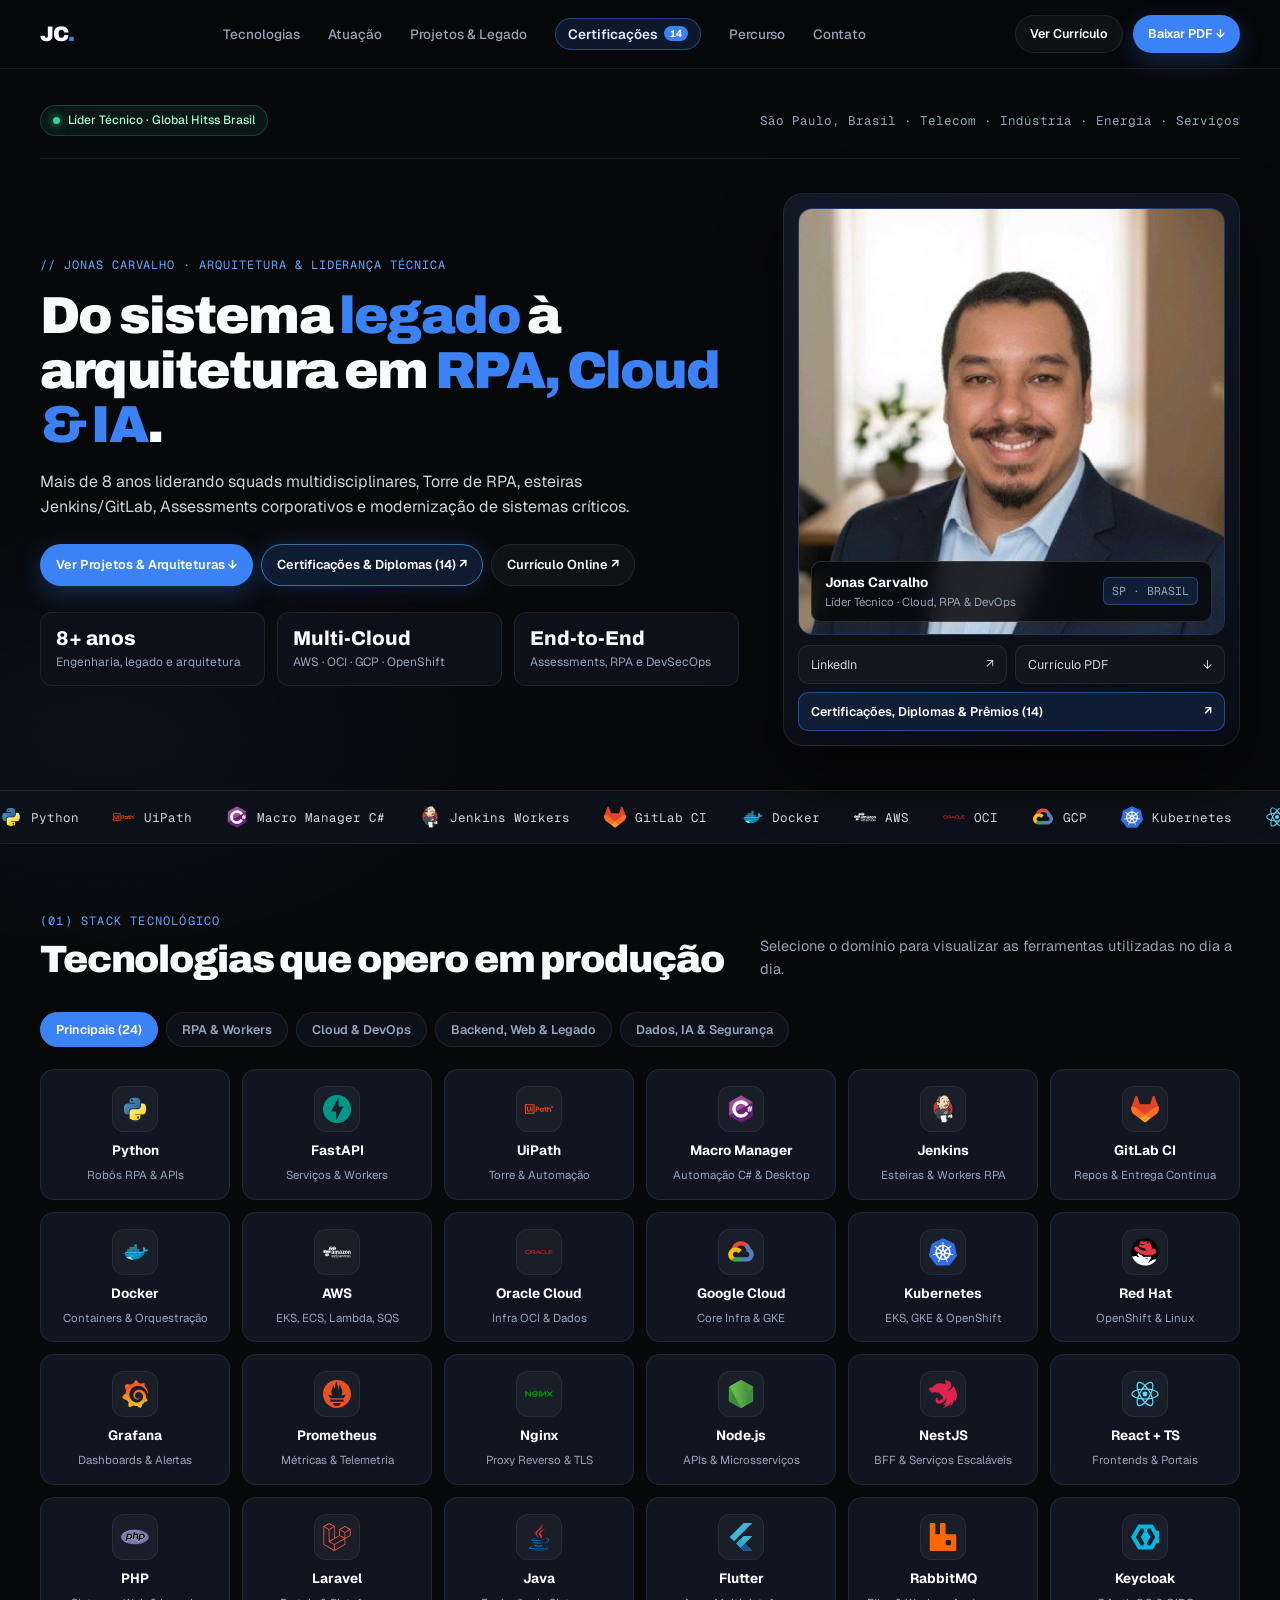
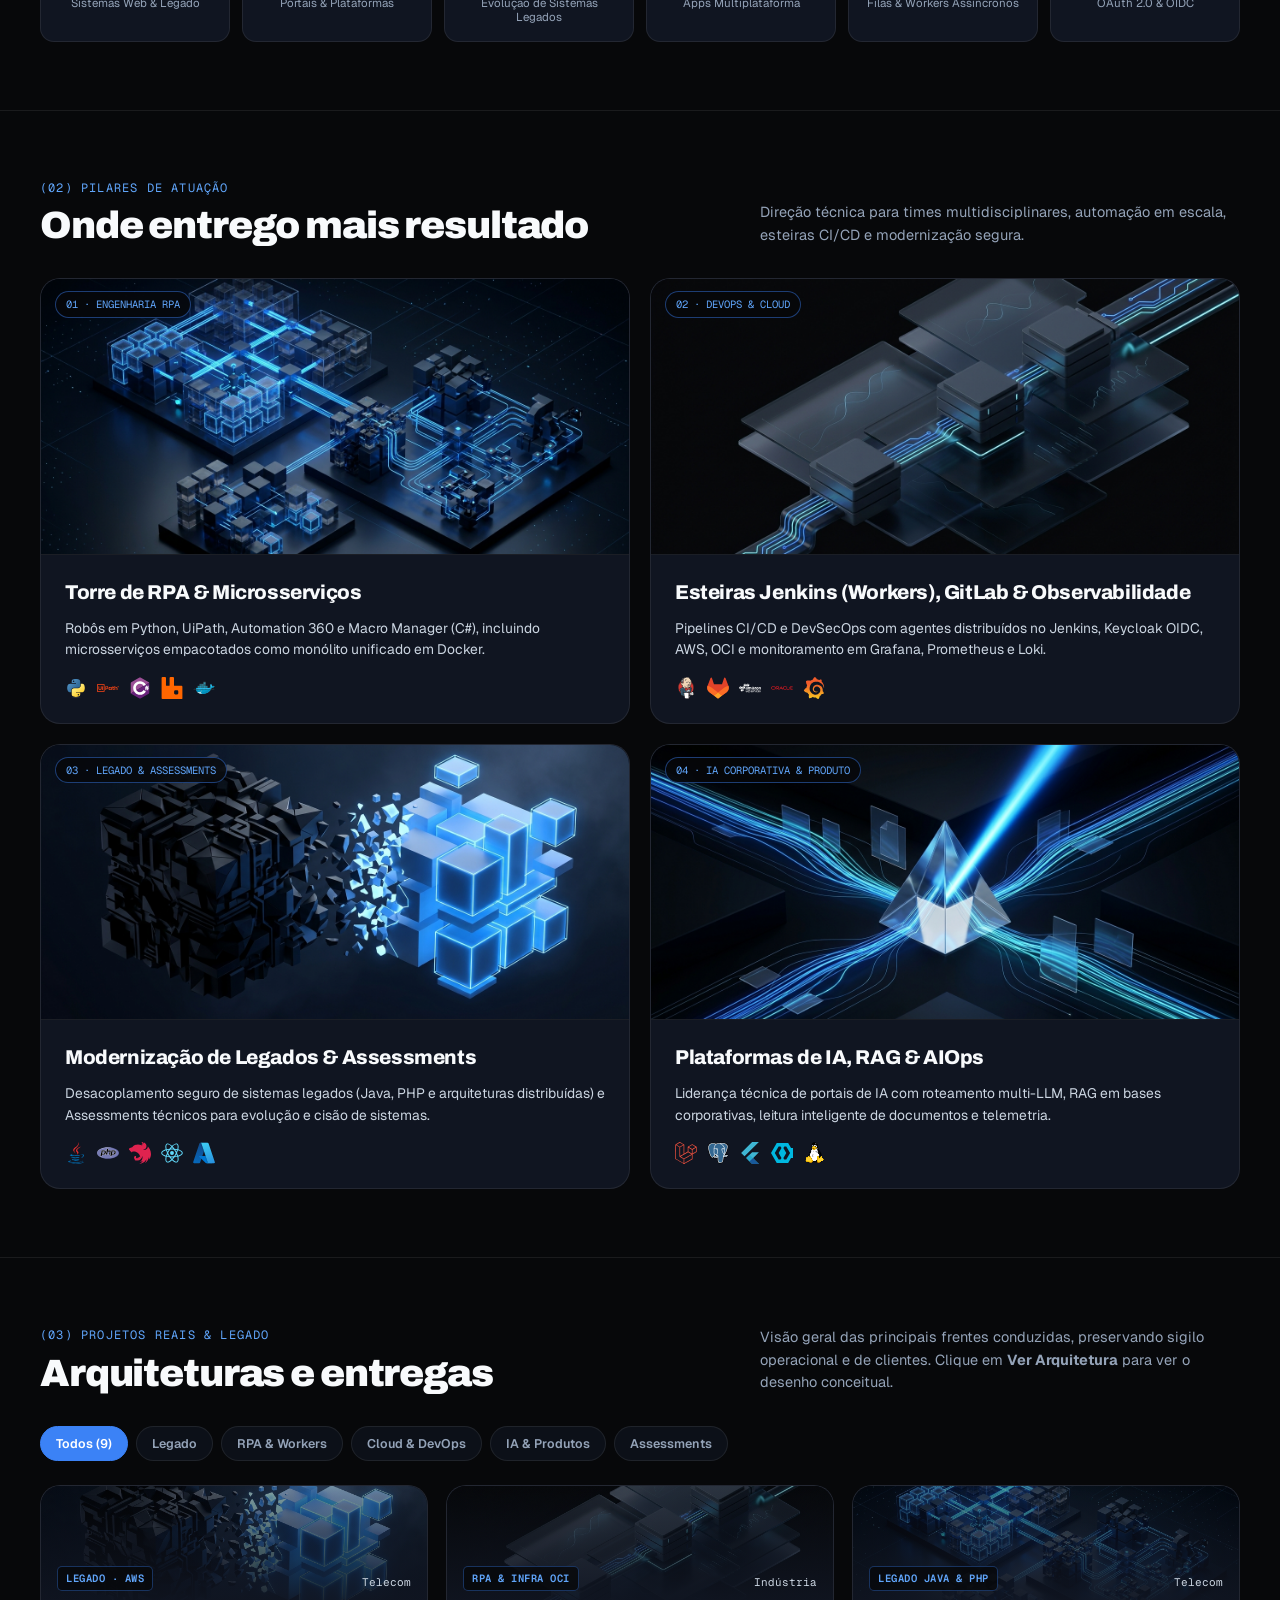
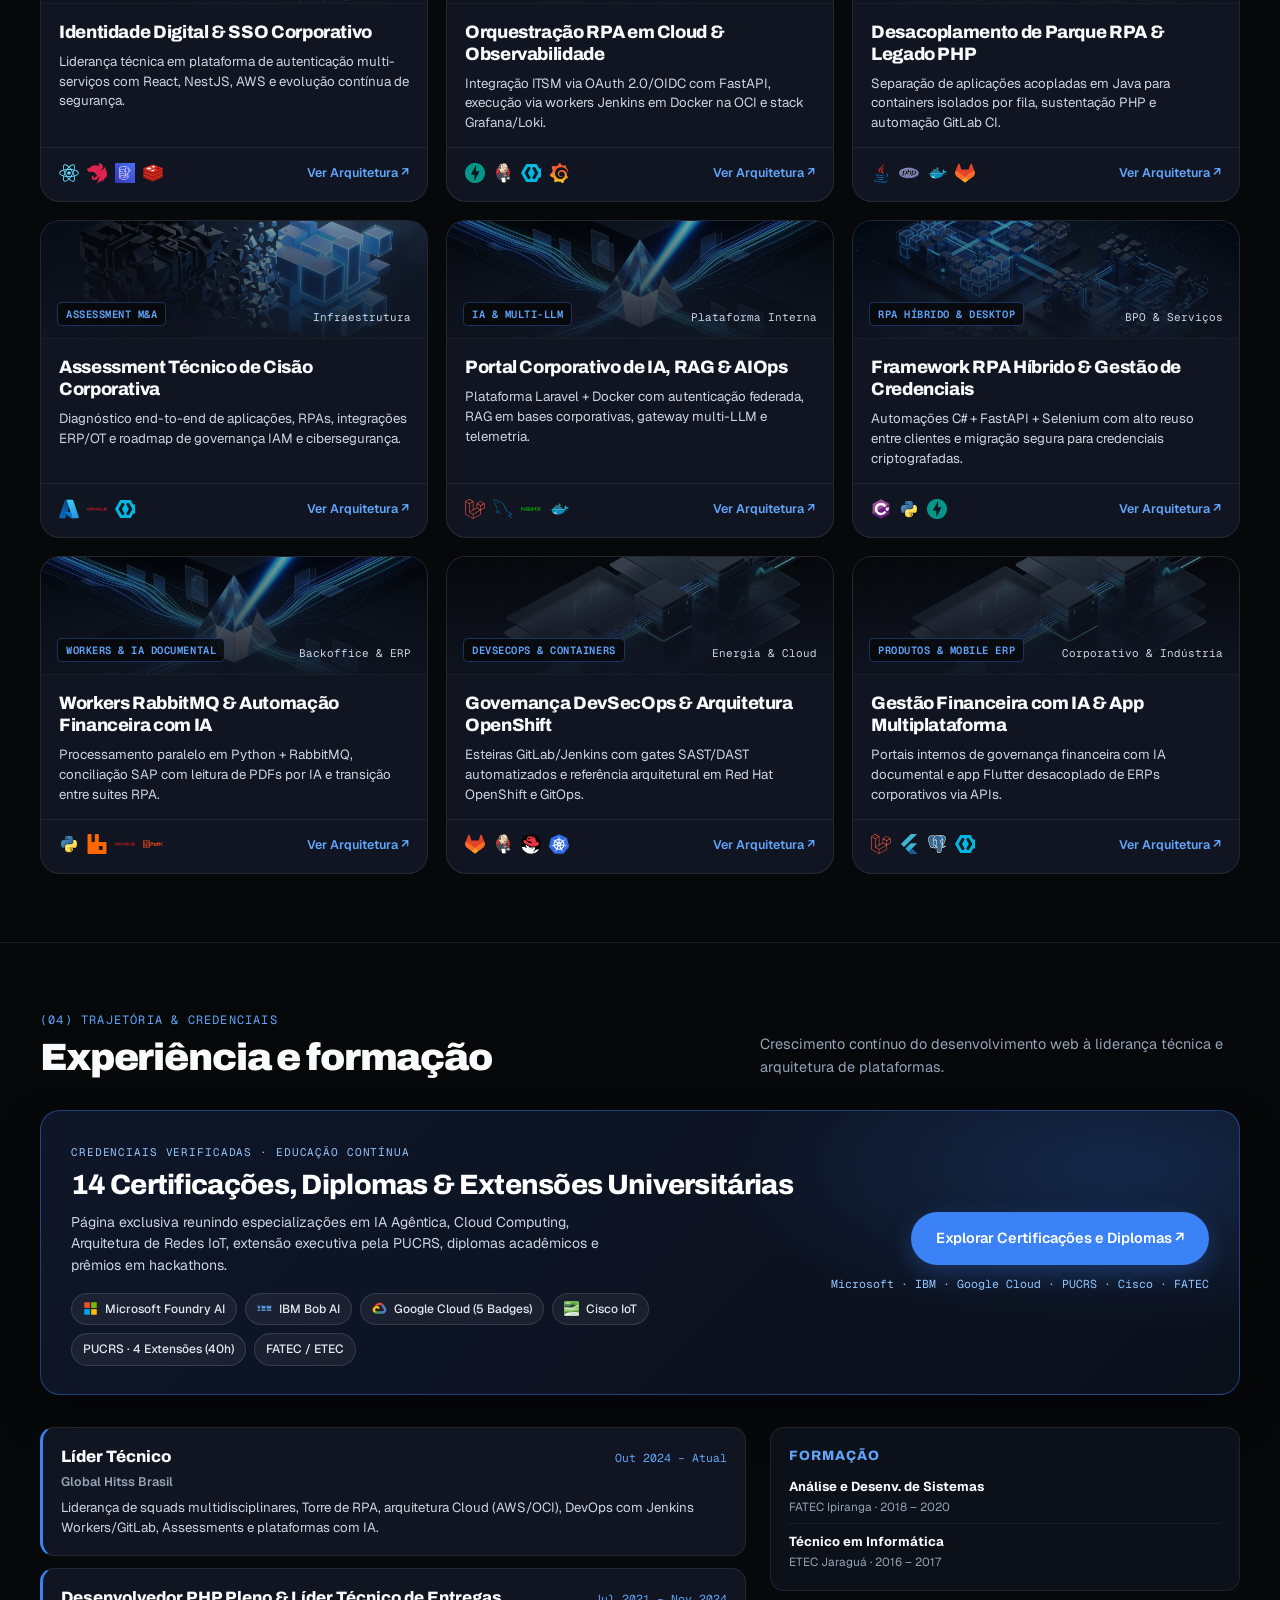
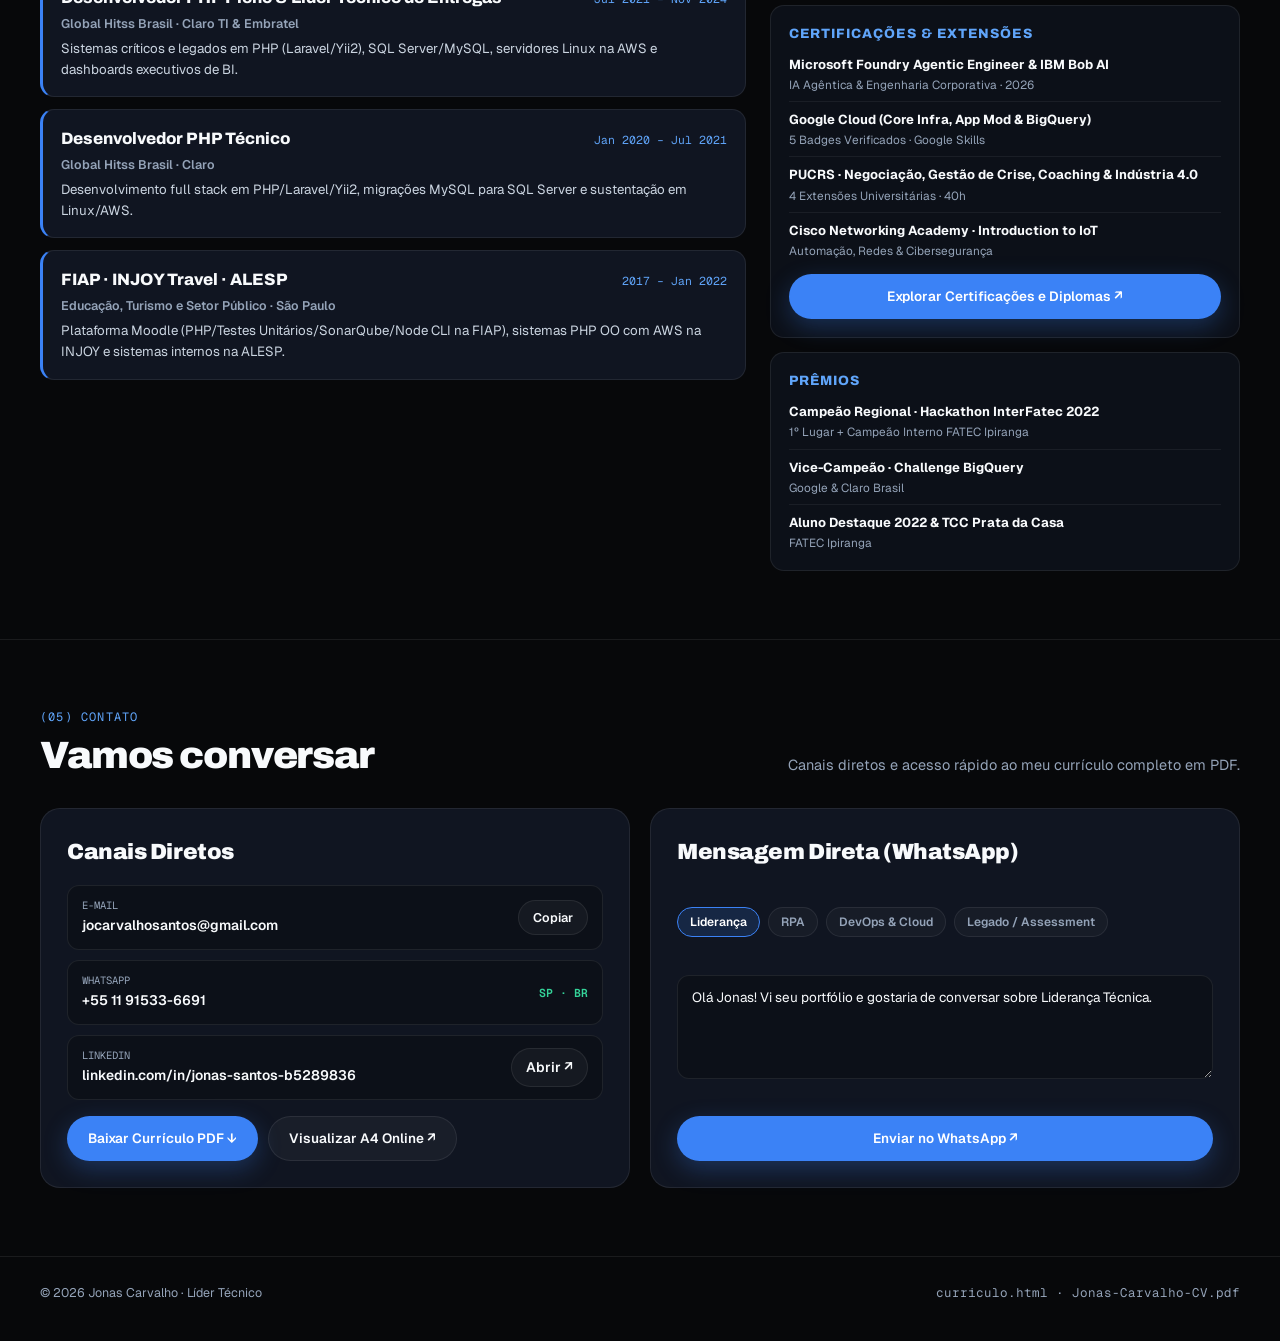
==== index.html @ da30d470 "feat: portfolio, certificacoes, curriculo A4/PDF e container Docker para Coolify" ====
<!DOCTYPE html>
<html lang="pt-BR">
<head>
  <meta charset="UTF-8" />
  <meta name="viewport" content="width=device-width, initial-scale=1.0" />
  <title>Jonas Carvalho — Líder Técnico</title>
  <meta name="description" content="Portfólio de Jonas Carvalho — Líder Técnico em São Paulo. Arquitetura Cloud, RPA, DevOps (Jenkins/GitLab), Modernização de Legado, Assessments e IA." />
  <link rel="icon" type="image/svg+xml" href="data:image/svg+xml,%3Csvg xmlns='http://www.w3.org/2000/svg' viewBox='0 0 64 64'%3E%3Crect width='64' height='64' rx='14' fill='%2307080a'/%3E%3Ctext x='50%25' y='55%25' dominant-baseline='middle' text-anchor='middle' font-family='Arial,sans-serif' font-weight='900' font-size='28' fill='%23ffffff'%3EJC%3Ctspan fill='%233b82f6'%3E.%3C/tspan%3E%3C/text%3E%3C/svg%3E" />
  <link rel="preconnect" href="https://fonts.googleapis.com" />
  <link rel="preconnect" href="https://fonts.gstatic.com" crossorigin />
  <link href="https://fonts.googleapis.com/css2?family=Archivo:wdth,wght@75..125,600..900&family=Geist+Mono:wght@400;500;600&family=Geist:wght@400;500;600;700&display=swap" rel="stylesheet" />
  <link rel="stylesheet" href="styles.css" />
</head>
<body>

  <!-- NAV -->
  <header class="nav" id="top">
    <div class="nav-inner">
      <a href="#top" class="nav-logo" aria-label="Início">JC<span>.</span></a>

      <nav class="nav-links" id="navLinks" aria-label="Navegação principal">
        <a href="#stack">Tecnologias</a>
        <a href="#especialidades">Atuação</a>
        <a href="#casos">Projetos &amp; Legado</a>
        <a href="certificacoes.html" class="nav-cert-link">Certificações <span class="nav-cert-badge">14</span></a>
        <a href="#percurso">Percurso</a>
        <a href="#contato">Contato</a>
      </nav>

      <div class="nav-actions">
        <a href="curriculo.html" class="btn btn-ghost btn-sm">Ver Currículo</a>
        <a href="Jonas-Carvalho-CV.pdf" download class="btn btn-primary btn-sm">Baixar PDF ↓</a>
        <button type="button" class="nav-toggle" id="navToggle" aria-label="Abrir menu" aria-expanded="false">☰</button>
      </div>
    </div>
  </header>

  <!-- HERO -->
  <section class="hero">
    <div class="container">
      <div class="hero-top-bar">
        <span class="status-badge"><i class="status-dot"></i>Líder Técnico · Global Hitss Brasil</span>
        <span class="mono">São Paulo, Brasil · Telecom · Indústria · Energia · Serviços</span>
      </div>

      <div class="hero-grid">
        <div>
          <span class="eyebrow">// Jonas Carvalho · Arquitetura &amp; Liderança Técnica</span>
          <h1 class="hero-title">
            Do sistema <span class="accent">legado</span> à arquitetura em <span class="accent">RPA, Cloud &amp; IA</span>.
          </h1>
          <p class="hero-lede">
            Mais de 8 anos liderando squads multidisciplinares, Torre de RPA, esteiras Jenkins/GitLab, Assessments corporativos e modernização de sistemas críticos.
          </p>

          <div class="hero-ctas">
            <a href="#casos" class="btn btn-primary">Ver Projetos &amp; Arquiteturas ↓</a>
            <a href="certificacoes.html" class="btn btn-cert-hero">Certificações &amp; Diplomas (14) ↗</a>
            <a href="curriculo.html" class="btn btn-ghost">Currículo Online ↗</a>
          </div>

          <div class="hero-highlights">
            <div class="mini-kpi">
              <strong>8+ anos</strong>
              <span>Engenharia, legado e arquitetura</span>
            </div>
            <div class="mini-kpi">
              <strong>Multi-Cloud</strong>
              <span>AWS · OCI · GCP · OpenShift</span>
            </div>
            <div class="mini-kpi">
              <strong>End-to-End</strong>
              <span>Assessments, RPA e DevSecOps</span>
            </div>
          </div>
        </div>

        <aside class="hero-profile-card">
          <div class="hero-photo-wrap">
            <img src="assets/jonas-photo.jpg" alt="Foto profissional de Jonas Carvalho" />
            <div class="photo-badge">
              <div>
                <strong>Jonas Carvalho</strong>
                <span>Líder Técnico · Cloud, RPA &amp; DevOps</span>
              </div>
              <span class="badge-tag">SP · BRASIL</span>
            </div>
          </div>
          <div class="profile-quick-links">
            <a href="https://www.linkedin.com/in/jonas-santos-b5289836/" target="_blank" rel="noopener" class="quick-chip">
              <span>LinkedIn</span><span>↗</span>
            </a>
            <a href="Jonas-Carvalho-CV.pdf" download class="quick-chip">
              <span>Currículo PDF</span><span>↓</span>
            </a>
            <a href="certificacoes.html" class="quick-chip quick-chip-featured">
              <span>Certificações, Diplomas &amp; Prêmios (14)</span><span>↗</span>
            </a>
          </div>
        </aside>
      </div>
    </div>
  </section>

  <!-- LOGO MARQUEE STRIP -->
  <div class="logo-marquee" aria-label="Principais tecnologias">
    <div class="logo-marquee-track">
      <span class="mq-brand"><img src="assets/logos/python.svg" alt="Python" />Python</span>
      <span class="mq-brand"><img src="assets/logos/uipath.svg" alt="UiPath" />UiPath</span>
      <span class="mq-brand"><img src="assets/logos/csharp.svg" alt="C#" />Macro Manager C#</span>
      <span class="mq-brand"><img src="assets/logos/jenkins.svg" alt="Jenkins" />Jenkins Workers</span>
      <span class="mq-brand"><img src="assets/logos/gitlab.svg" alt="GitLab" />GitLab CI</span>
      <span class="mq-brand"><img src="assets/logos/docker.svg" alt="Docker" />Docker</span>
      <span class="mq-brand"><img class="logo-invert" src="assets/logos/aws.svg" alt="AWS" />AWS</span>
      <span class="mq-brand"><img src="assets/logos/oracle.svg" alt="Oracle Cloud" />OCI</span>
      <span class="mq-brand"><img src="assets/logos/googlecloud.svg" alt="Google Cloud" />GCP</span>
      <span class="mq-brand"><img src="assets/logos/kubernetes.svg" alt="Kubernetes" />Kubernetes</span>
      <span class="mq-brand"><img src="assets/logos/react.svg" alt="React" />React</span>
      <span class="mq-brand"><img src="assets/logos/nestjs.svg" alt="NestJS" />NestJS</span>
      <span class="mq-brand"><img src="assets/logos/php.svg" alt="PHP" />PHP</span>
      <span class="mq-brand"><img src="assets/logos/laravel.svg" alt="Laravel" />Laravel</span>
      <span class="mq-brand"><img src="assets/logos/java.svg" alt="Java" />Java</span>
      <span class="mq-brand"><img src="assets/logos/grafana.svg" alt="Grafana" />Grafana</span>
      <span class="mq-brand"><img src="assets/logos/keycloak.svg" alt="Keycloak" />Keycloak</span>
      <span class="mq-brand"><img src="assets/logos/rabbitmq.svg" alt="RabbitMQ" />RabbitMQ</span>

      <span class="mq-brand"><img src="assets/logos/python.svg" alt="" />Python</span>
      <span class="mq-brand"><img src="assets/logos/uipath.svg" alt="" />UiPath</span>
      <span class="mq-brand"><img src="assets/logos/csharp.svg" alt="" />Macro Manager C#</span>
      <span class="mq-brand"><img src="assets/logos/jenkins.svg" alt="" />Jenkins Workers</span>
      <span class="mq-brand"><img src="assets/logos/gitlab.svg" alt="" />GitLab CI</span>
      <span class="mq-brand"><img src="assets/logos/docker.svg" alt="" />Docker</span>
      <span class="mq-brand"><img class="logo-invert" src="assets/logos/aws.svg" alt="" />AWS</span>
      <span class="mq-brand"><img src="assets/logos/oracle.svg" alt="" />OCI</span>
      <span class="mq-brand"><img src="assets/logos/googlecloud.svg" alt="" />GCP</span>
      <span class="mq-brand"><img src="assets/logos/kubernetes.svg" alt="" />Kubernetes</span>
      <span class="mq-brand"><img src="assets/logos/react.svg" alt="" />React</span>
      <span class="mq-brand"><img src="assets/logos/nestjs.svg" alt="" />NestJS</span>
      <span class="mq-brand"><img src="assets/logos/php.svg" alt="" />PHP</span>
      <span class="mq-brand"><img src="assets/logos/laravel.svg" alt="" />Laravel</span>
      <span class="mq-brand"><img src="assets/logos/java.svg" alt="" />Java</span>
      <span class="mq-brand"><img src="assets/logos/grafana.svg" alt="" />Grafana</span>
      <span class="mq-brand"><img src="assets/logos/keycloak.svg" alt="" />Keycloak</span>
      <span class="mq-brand"><img src="assets/logos/rabbitmq.svg" alt="" />RabbitMQ</span>
    </div>
  </div>

  <!-- 01. MURAL VISUAL DE TECNOLOGIAS -->
  <section class="section" id="stack">
    <div class="container">
      <div class="section-header">
        <div>
          <span class="section-kicker">(01) Stack Tecnológico</span>
          <h2 class="section-title">Tecnologias que opero em produção</h2>
        </div>
        <p class="section-sub">
          Selecione o domínio para visualizar as ferramentas utilizadas no dia a dia.
        </p>
      </div>

      <div class="tab-bar" role="tablist" aria-label="Filtrar tecnologias">
        <button type="button" class="tab-btn active" role="tab" aria-selected="true" data-tab="all">Principais (24)</button>
        <button type="button" class="tab-btn" role="tab" aria-selected="false" data-tab="rpa">RPA &amp; Workers</button>
        <button type="button" class="tab-btn" role="tab" aria-selected="false" data-tab="devops">Cloud &amp; DevOps</button>
        <button type="button" class="tab-btn" role="tab" aria-selected="false" data-tab="backend">Backend, Web &amp; Legado</button>
        <button type="button" class="tab-btn" role="tab" aria-selected="false" data-tab="dados">Dados, IA &amp; Segurança</button>
      </div>

      <div class="logo-grid" id="logoGrid">
        <div class="logo-tile" data-cats="rpa dados"><div class="logo-icon-wrap"><img src="assets/logos/python.svg" alt="Python" /></div><strong>Python</strong><span>Robôs RPA &amp; APIs</span></div>
        <div class="logo-tile" data-cats="rpa"><div class="logo-icon-wrap"><img src="assets/logos/fastapi.svg" alt="FastAPI" /></div><strong>FastAPI</strong><span>Serviços &amp; Workers</span></div>
        <div class="logo-tile" data-cats="rpa"><div class="logo-icon-wrap"><img src="assets/logos/uipath.svg" alt="UiPath" /></div><strong>UiPath</strong><span>Torre &amp; Automação</span></div>
        <div class="logo-tile" data-cats="rpa"><div class="logo-icon-wrap"><img src="assets/logos/csharp.svg" alt="Macro Manager C#" /></div><strong>Macro Manager</strong><span>Automação C# &amp; Desktop</span></div>
        <div class="logo-tile" data-cats="rpa devops"><div class="logo-icon-wrap"><img src="assets/logos/jenkins.svg" alt="Jenkins" /></div><strong>Jenkins</strong><span>Esteiras &amp; Workers RPA</span></div>
        <div class="logo-tile" data-cats="devops"><div class="logo-icon-wrap"><img src="assets/logos/gitlab.svg" alt="GitLab" /></div><strong>GitLab CI</strong><span>Repos &amp; Entrega Contínua</span></div>
        <div class="logo-tile" data-cats="devops rpa"><div class="logo-icon-wrap"><img src="assets/logos/docker.svg" alt="Docker" /></div><strong>Docker</strong><span>Containers &amp; Orquestração</span></div>
        <div class="logo-tile" data-cats="devops"><div class="logo-icon-wrap"><img class="logo-invert" src="assets/logos/aws.svg" alt="AWS" /></div><strong>AWS</strong><span>EKS, ECS, Lambda, SQS</span></div>
        <div class="logo-tile" data-cats="devops"><div class="logo-icon-wrap"><img src="assets/logos/oracle.svg" alt="Oracle Cloud" /></div><strong>Oracle Cloud</strong><span>Infra OCI &amp; Dados</span></div>
        <div class="logo-tile" data-cats="devops"><div class="logo-icon-wrap"><img src="assets/logos/googlecloud.svg" alt="GCP" /></div><strong>Google Cloud</strong><span>Core Infra &amp; GKE</span></div>
        <div class="logo-tile" data-cats="devops"><div class="logo-icon-wrap"><img src="assets/logos/kubernetes.svg" alt="Kubernetes" /></div><strong>Kubernetes</strong><span>EKS, GKE &amp; OpenShift</span></div>
        <div class="logo-tile" data-cats="devops"><div class="logo-icon-wrap"><img src="assets/logos/redhat.svg" alt="Red Hat OpenShift" /></div><strong>Red Hat</strong><span>OpenShift &amp; Linux</span></div>
        <div class="logo-tile" data-cats="devops"><div class="logo-icon-wrap"><img src="assets/logos/grafana.svg" alt="Grafana" /></div><strong>Grafana</strong><span>Dashboards &amp; Alertas</span></div>
        <div class="logo-tile" data-cats="devops"><div class="logo-icon-wrap"><img src="assets/logos/prometheus.svg" alt="Prometheus" /></div><strong>Prometheus</strong><span>Métricas &amp; Telemetria</span></div>
        <div class="logo-tile" data-cats="devops"><div class="logo-icon-wrap"><img src="assets/logos/nginx.svg" alt="Nginx" /></div><strong>Nginx</strong><span>Proxy Reverso &amp; TLS</span></div>
        <div class="logo-tile" data-cats="backend"><div class="logo-icon-wrap"><img src="assets/logos/nodejs.svg" alt="Node.js" /></div><strong>Node.js</strong><span>APIs &amp; Microsserviços</span></div>
        <div class="logo-tile" data-cats="backend"><div class="logo-icon-wrap"><img src="assets/logos/nestjs.svg" alt="NestJS" /></div><strong>NestJS</strong><span>BFF &amp; Serviços Escaláveis</span></div>
        <div class="logo-tile" data-cats="backend"><div class="logo-icon-wrap"><img src="assets/logos/react.svg" alt="React" /></div><strong>React + TS</strong><span>Frontends &amp; Portais</span></div>
        <div class="logo-tile" data-cats="backend dados"><div class="logo-icon-wrap"><img src="assets/logos/php.svg" alt="PHP" /></div><strong>PHP</strong><span>Sistemas Web &amp; Legado</span></div>
        <div class="logo-tile" data-cats="backend dados"><div class="logo-icon-wrap"><img src="assets/logos/laravel.svg" alt="Laravel" /></div><strong>Laravel</strong><span>Portais &amp; Plataformas</span></div>
        <div class="logo-tile" data-cats="backend"><div class="logo-icon-wrap"><img src="assets/logos/java.svg" alt="Java" /></div><strong>Java</strong><span>Evolução de Sistemas Legados</span></div>
        <div class="logo-tile" data-cats="backend"><div class="logo-icon-wrap"><img src="assets/logos/flutter.svg" alt="Flutter" /></div><strong>Flutter</strong><span>Apps Multiplataforma</span></div>
        <div class="logo-tile" data-cats="dados rpa"><div class="logo-icon-wrap"><img src="assets/logos/rabbitmq.svg" alt="RabbitMQ" /></div><strong>RabbitMQ</strong><span>Filas &amp; Workers Assíncronos</span></div>
        <div class="logo-tile" data-cats="dados"><div class="logo-icon-wrap"><img src="assets/logos/keycloak.svg" alt="Keycloak" /></div><strong>Keycloak</strong><span>OAuth 2.0 &amp; OIDC</span></div>
      </div>
    </div>
  </section>

  <!-- 02. PILARES VISUAIS -->
  <section class="section" id="especialidades">
    <div class="container">
      <div class="section-header">
        <div>
          <span class="section-kicker">(02) Pilares de Atuação</span>
          <h2 class="section-title">Onde entrego mais resultado</h2>
        </div>
        <p class="section-sub">
          Direção técnica para times multidisciplinares, automação em escala, esteiras CI/CD e modernização segura.
        </p>
      </div>

      <div class="pillars-grid">
        <article class="pillar-card">
          <div class="pillar-media">
            <img src="assets/case-rpa.jpg" alt="Ilustração abstrata de automação RPA distribuída" />
            <span class="pillar-tag">01 · ENGENHARIA RPA</span>
          </div>
          <div class="pillar-body">
            <h3>Torre de RPA &amp; Microsserviços</h3>
            <p>Robôs em Python, UiPath, Automation 360 e Macro Manager (C#), incluindo microsserviços empacotados como monólito unificado em Docker.</p>
            <div class="pillar-logos">
              <img src="assets/logos/python.svg" alt="Python" title="Python" />
              <img src="assets/logos/uipath.svg" alt="UiPath" title="UiPath" />
              <img src="assets/logos/csharp.svg" alt="C#" title="C#" />
              <img src="assets/logos/rabbitmq.svg" alt="RabbitMQ" title="RabbitMQ" />
              <img src="assets/logos/docker.svg" alt="Docker" title="Docker" />
            </div>
          </div>
        </article>

        <article class="pillar-card">
          <div class="pillar-media">
            <img src="assets/case-cloud.jpg" alt="Ilustração abstrata de Cloud, DevOps e Observabilidade" />
            <span class="pillar-tag">02 · DEVOPS &amp; CLOUD</span>
          </div>
          <div class="pillar-body">
            <h3>Esteiras Jenkins (Workers), GitLab &amp; Observabilidade</h3>
            <p>Pipelines CI/CD e DevSecOps com agentes distribuídos no Jenkins, Keycloak OIDC, AWS, OCI e monitoramento em Grafana, Prometheus e Loki.</p>
            <div class="pillar-logos">
              <img src="assets/logos/jenkins.svg" alt="Jenkins" title="Jenkins" />
              <img src="assets/logos/gitlab.svg" alt="GitLab" title="GitLab CI" />
              <img class="logo-invert" src="assets/logos/aws.svg" alt="AWS" title="AWS" />
              <img src="assets/logos/oracle.svg" alt="OCI" title="Oracle Cloud" />
              <img src="assets/logos/grafana.svg" alt="Grafana" title="Grafana" />
            </div>
          </div>
        </article>

        <article class="pillar-card">
          <div class="pillar-media">
            <img src="assets/case-legacy.jpg" alt="Ilustração arquitetural de modernização de legado" />
            <span class="pillar-tag">03 · LEGADO &amp; ASSESSMENTS</span>
          </div>
          <div class="pillar-body">
            <h3>Modernização de Legados &amp; Assessments</h3>
            <p>Desacoplamento seguro de sistemas legados (Java, PHP e arquiteturas distribuídas) e Assessments técnicos para evolução e cisão de sistemas.</p>
            <div class="pillar-logos">
              <img src="assets/logos/java.svg" alt="Java" title="Java" />
              <img src="assets/logos/php.svg" alt="PHP" title="PHP" />
              <img src="assets/logos/nestjs.svg" alt="NestJS" title="NestJS" />
              <img src="assets/logos/react.svg" alt="React" title="React" />
              <img src="assets/logos/azure.svg" alt="Azure" title="Azure" />
            </div>
          </div>
        </article>

        <article class="pillar-card">
          <div class="pillar-media">
            <img src="assets/case-ai.jpg" alt="Ilustração de IA Corporativa e Roteamento de Dados" />
            <span class="pillar-tag">04 · IA CORPORATIVA &amp; PRODUTO</span>
          </div>
          <div class="pillar-body">
            <h3>Plataformas de IA, RAG &amp; AIOps</h3>
            <p>Liderança técnica de portais de IA com roteamento multi-LLM, RAG em bases corporativas, leitura inteligente de documentos e telemetria.</p>
            <div class="pillar-logos">
              <img src="assets/logos/laravel.svg" alt="Laravel" title="Laravel" />
              <img src="assets/logos/postgresql.svg" alt="PostgreSQL" title="PostgreSQL" />
              <img src="assets/logos/flutter.svg" alt="Flutter" title="Flutter" />
              <img src="assets/logos/keycloak.svg" alt="Keycloak" title="Keycloak" />
              <img src="assets/logos/linux.svg" alt="Linux" title="Linux" />
            </div>
          </div>
        </article>
      </div>
    </div>
  </section>

  <!-- 03. PORTFÓLIO DE PROJETOS -->
  <section class="section" id="casos">
    <div class="container">
      <div class="section-header">
        <div>
          <span class="section-kicker">(03) Projetos Reais &amp; Legado</span>
          <h2 class="section-title">Arquiteturas e entregas</h2>
        </div>
        <p class="section-sub">
          Visão geral das principais frentes conduzidas, preservando sigilo operacional e de clientes. Clique em <strong>Ver Arquitetura</strong> para ver o desenho conceitual.
        </p>
      </div>

      <div class="filter-bar" role="group" aria-label="Filtrar projetos">
        <button type="button" class="filter-btn active" data-filter="all">Todos (9)</button>
        <button type="button" class="filter-btn" data-filter="legado">Legado</button>
        <button type="button" class="filter-btn" data-filter="rpa">RPA &amp; Workers</button>
        <button type="button" class="filter-btn" data-filter="devops">Cloud &amp; DevOps</button>
        <button type="button" class="filter-btn" data-filter="ia">IA &amp; Produtos</button>
        <button type="button" class="filter-btn" data-filter="assessment">Assessments</button>
      </div>

      <div class="cases-grid" id="casesGrid">
        <!-- 1. IDENTIDADE DIGITAL SSO -->
        <article class="case-card" data-cats="legado devops">
          <div class="case-banner">
            <img src="assets/case-legacy.jpg" alt="Identidade Digital SSO" />
            <div class="case-banner-overlay">
              <span class="case-domain">Legado · AWS</span>
              <span class="case-client-top">Telecom</span>
            </div>
          </div>
          <div class="case-content">
            <h3 class="case-title">Identidade Digital &amp; SSO Corporativo</h3>
            <p class="case-desc">Liderança técnica em plataforma de autenticação multi-serviços com React, NestJS, AWS e evolução contínua de segurança.</p>
          </div>
          <div class="case-footer">
            <div class="case-stack-logos">
              <img src="assets/logos/react.svg" alt="React" title="React" />
              <img src="assets/logos/nestjs.svg" alt="NestJS" title="NestJS" />
              <img src="assets/logos/dynamodb.svg" alt="NoSQL" title="AWS NoSQL" />
              <img src="assets/logos/redis.svg" alt="Redis" title="Redis" />
            </div>
            <button type="button" class="btn-inspect" data-case="identidade-sso">Ver Arquitetura ↗</button>
          </div>
        </article>

        <!-- 2. RPA OCI -->
        <article class="case-card" data-cats="rpa devops">
          <div class="case-banner">
            <img src="assets/case-cloud.jpg" alt="Orquestração RPA OCI" />
            <div class="case-banner-overlay">
              <span class="case-domain">RPA &amp; Infra OCI</span>
              <span class="case-client-top">Indústria</span>
            </div>
          </div>
          <div class="case-content">
            <h3 class="case-title">Orquestração RPA em Cloud &amp; Observabilidade</h3>
            <p class="case-desc">Integração ITSM via OAuth 2.0/OIDC com FastAPI, execução via workers Jenkins em Docker na OCI e stack Grafana/Loki.</p>
          </div>
          <div class="case-footer">
            <div class="case-stack-logos">
              <img src="assets/logos/fastapi.svg" alt="FastAPI" title="FastAPI" />
              <img src="assets/logos/jenkins.svg" alt="Jenkins" title="Jenkins" />
              <img src="assets/logos/keycloak.svg" alt="Keycloak" title="Keycloak" />
              <img src="assets/logos/grafana.svg" alt="Grafana" title="Grafana" />
            </div>
            <button type="button" class="btn-inspect" data-case="rpa-oci">Ver Arquitetura ↗</button>
          </div>
        </article>

        <!-- 3. LEGADO JAVA & PHP -->
        <article class="case-card" data-cats="legado rpa devops">
          <div class="case-banner">
            <img src="assets/case-rpa.jpg" alt="Modernização de Legado" />
            <div class="case-banner-overlay">
              <span class="case-domain">Legado Java &amp; PHP</span>
              <span class="case-client-top">Telecom</span>
            </div>
          </div>
          <div class="case-content">
            <h3 class="case-title">Desacoplamento de Parque RPA &amp; Legado PHP</h3>
            <p class="case-desc">Separação de aplicações acopladas em Java para containers isolados por fila, sustentação PHP e automação GitLab CI.</p>
          </div>
          <div class="case-footer">
            <div class="case-stack-logos">
              <img src="assets/logos/java.svg" alt="Java" title="Java" />
              <img src="assets/logos/php.svg" alt="PHP" title="PHP" />
              <img src="assets/logos/docker.svg" alt="Docker" title="Docker" />
              <img src="assets/logos/gitlab.svg" alt="GitLab" title="GitLab" />
            </div>
            <button type="button" class="btn-inspect" data-case="legado-containers">Ver Arquitetura ↗</button>
          </div>
        </article>

        <!-- 4. ASSESSMENT M&A -->
        <article class="case-card" data-cats="assessment devops">
          <div class="case-banner">
            <img src="assets/case-legacy.jpg" alt="Assessment Técnico" />
            <div class="case-banner-overlay">
              <span class="case-domain">Assessment M&amp;A</span>
              <span class="case-client-top">Infraestrutura</span>
            </div>
          </div>
          <div class="case-content">
            <h3 class="case-title">Assessment Técnico de Cisão Corporativa</h3>
            <p class="case-desc">Diagnóstico end-to-end de aplicações, RPAs, integrações ERP/OT e roadmap de governança IAM e cibersegurança.</p>
          </div>
          <div class="case-footer">
            <div class="case-stack-logos">
              <img src="assets/logos/azure.svg" alt="Azure" title="Azure" />
              <img src="assets/logos/oracle.svg" alt="ERP" title="ERP / Dados" />
              <img src="assets/logos/keycloak.svg" alt="IAM" title="IAM / NIST" />
            </div>
            <button type="button" class="btn-inspect" data-case="assessment-ma">Ver Arquitetura ↗</button>
          </div>
        </article>

        <!-- 5. IA CORPORATIVA -->
        <article class="case-card" data-cats="ia devops">
          <div class="case-banner">
            <img src="assets/case-ai.jpg" alt="IA Corporativa" />
            <div class="case-banner-overlay">
              <span class="case-domain">IA &amp; Multi-LLM</span>
              <span class="case-client-top">Plataforma Interna</span>
            </div>
          </div>
          <div class="case-content">
            <h3 class="case-title">Portal Corporativo de IA, RAG &amp; AIOps</h3>
            <p class="case-desc">Plataforma Laravel + Docker com autenticação federada, RAG em bases corporativas, gateway multi-LLM e telemetria.</p>
          </div>
          <div class="case-footer">
            <div class="case-stack-logos">
              <img src="assets/logos/laravel.svg" alt="Laravel" title="Laravel" />
              <img src="assets/logos/mysql.svg" alt="MySQL" title="MySQL" />
              <img src="assets/logos/nginx.svg" alt="Nginx" title="Nginx" />
              <img src="assets/logos/docker.svg" alt="Docker" title="Docker" />
            </div>
            <button type="button" class="btn-inspect" data-case="ia-corporativa">Ver Arquitetura ↗</button>
          </div>
        </article>

        <!-- 6. MACRO MANAGER -->
        <article class="case-card" data-cats="rpa legado">
          <div class="case-banner">
            <img src="assets/case-rpa.jpg" alt="Macro Manager" />
            <div class="case-banner-overlay">
              <span class="case-domain">RPA Híbrido &amp; Desktop</span>
              <span class="case-client-top">BPO &amp; Serviços</span>
            </div>
          </div>
          <div class="case-content">
            <h3 class="case-title">Framework RPA Híbrido &amp; Gestão de Credenciais</h3>
            <p class="case-desc">Automações C# + FastAPI + Selenium com alto reuso entre clientes e migração segura para credenciais criptografadas.</p>
          </div>
          <div class="case-footer">
            <div class="case-stack-logos">
              <img src="assets/logos/csharp.svg" alt="C#" title="C#" />
              <img src="assets/logos/python.svg" alt="Python" title="Python" />
              <img src="assets/logos/fastapi.svg" alt="FastAPI" title="FastAPI" />
            </div>
            <button type="button" class="btn-inspect" data-case="macro-manager">Ver Arquitetura ↗</button>
          </div>
        </article>

        <!-- 7. WORKERS & IA DOCUMENTAL -->
        <article class="case-card" data-cats="rpa ia">
          <div class="case-banner">
            <img src="assets/case-ai.jpg" alt="Workers Assíncronos" />
            <div class="case-banner-overlay">
              <span class="case-domain">Workers &amp; IA Documental</span>
              <span class="case-client-top">Backoffice &amp; ERP</span>
            </div>
          </div>
          <div class="case-content">
            <h3 class="case-title">Workers RabbitMQ &amp; Automação Financeira com IA</h3>
            <p class="case-desc">Processamento paralelo em Python + RabbitMQ, conciliação SAP com leitura de PDFs por IA e transição entre suites RPA.</p>
          </div>
          <div class="case-footer">
            <div class="case-stack-logos">
              <img src="assets/logos/python.svg" alt="Python" title="Python" />
              <img src="assets/logos/rabbitmq.svg" alt="RabbitMQ" title="RabbitMQ" />
              <img src="assets/logos/oracle.svg" alt="Oracle" title="Oracle" />
              <img src="assets/logos/uipath.svg" alt="UiPath" title="UiPath" />
            </div>
            <button type="button" class="btn-inspect" data-case="workers-docling">Ver Arquitetura ↗</button>
          </div>
        </article>

        <!-- 8. DEVSECOPS & OPENSHIFT -->
        <article class="case-card" data-cats="devops">
          <div class="case-banner">
            <img src="assets/case-cloud.jpg" alt="DevSecOps" />
            <div class="case-banner-overlay">
              <span class="case-domain">DevSecOps &amp; Containers</span>
              <span class="case-client-top">Energia &amp; Cloud</span>
            </div>
          </div>
          <div class="case-content">
            <h3 class="case-title">Governança DevSecOps &amp; Arquitetura OpenShift</h3>
            <p class="case-desc">Esteiras GitLab/Jenkins com gates SAST/DAST automatizados e referência arquitetural em Red Hat OpenShift e GitOps.</p>
          </div>
          <div class="case-footer">
            <div class="case-stack-logos">
              <img src="assets/logos/gitlab.svg" alt="GitLab" title="GitLab" />
              <img src="assets/logos/jenkins.svg" alt="Jenkins" title="Jenkins" />
              <img src="assets/logos/redhat.svg" alt="Red Hat" title="OpenShift" />
              <img src="assets/logos/kubernetes.svg" alt="Kubernetes" title="Kubernetes" />
            </div>
            <button type="button" class="btn-inspect" data-case="devsecops-openshift">Ver Arquitetura ↗</button>
          </div>
        </article>

        <!-- 9. PRODUTOS & MOBILE ERP -->
        <article class="case-card" data-cats="ia legado">
          <div class="case-banner">
            <img src="assets/case-cloud.jpg" alt="Produtos & Mobile" />
            <div class="case-banner-overlay">
              <span class="case-domain">Produtos &amp; Mobile ERP</span>
              <span class="case-client-top">Corporativo &amp; Indústria</span>
            </div>
          </div>
          <div class="case-content">
            <h3 class="case-title">Gestão Financeira com IA &amp; App Multiplataforma</h3>
            <p class="case-desc">Portais internos de governança financeira com IA documental e app Flutter desacoplado de ERPs corporativos via APIs.</p>
          </div>
          <div class="case-footer">
            <div class="case-stack-logos">
              <img src="assets/logos/laravel.svg" alt="Laravel" title="Laravel" />
              <img src="assets/logos/flutter.svg" alt="Flutter" title="Flutter" />
              <img src="assets/logos/postgresql.svg" alt="PostgreSQL" title="PostgreSQL" />
              <img src="assets/logos/keycloak.svg" alt="Keycloak" title="Keycloak" />
            </div>
            <button type="button" class="btn-inspect" data-case="produtos-mobile">Ver Arquitetura ↗</button>
          </div>
        </article>
      </div>
    </div>
  </section>

  <!-- 04. PERCURSO, FORMAÇÃO & PRÊMIOS -->
  <section class="section" id="percurso">
    <div class="container">
      <div class="section-header">
        <div>
          <span class="section-kicker">(04) Trajetória &amp; Credenciais</span>
          <h2 class="section-title">Experiência e formação</h2>
        </div>
        <p class="section-sub">
          Crescimento contínuo do desenvolvimento web à liderança técnica e arquitetura de plataformas.
        </p>
      </div>

      <div class="cert-spotlight" aria-label="Chamada para página de certificações">
        <div>
          <span class="cert-spotlight-kicker">Credenciais Verificadas · Educação Contínua</span>
          <h3>14 Certificações, Diplomas &amp; Extensões Universitárias</h3>
          <p>
            Página exclusiva reunindo especializações em IA Agêntica, Cloud Computing, Arquitetura de Redes IoT, extensão executiva pela PUCRS, diplomas acadêmicos e prêmios em hackathons.
          </p>
          <div class="cert-spotlight-pills">
            <span class="cert-issuer-tag">
              <svg viewBox="0 0 24 24" aria-hidden="true"><rect x="2" y="2" width="9" height="9" fill="#f25022"/><rect x="13" y="2" width="9" height="9" fill="#7fba00"/><rect x="2" y="13" width="9" height="9" fill="#00a4ef"/><rect x="13" y="13" width="9" height="9" fill="#ffb900"/></svg>
              Microsoft Foundry AI
            </span>
            <span class="cert-issuer-tag">
              <svg viewBox="0 0 32 16" aria-hidden="true"><path fill="#60a5fa" d="M1 2h6v2H1zm8 0h9v2H9zm11 0h11v2H20zM2 5h4v2H2zm8 0h8v2h-8zm11 0h9v2h-9zM2 8h4v2H2zm8 0h8v2h-8zm11 0h9v2h-9zM1 11h6v2H1zm8 0h9v2H9zm11 0h11v2H20z"/></svg>
              IBM Bob AI
            </span>
            <span class="cert-issuer-tag">
              <img src="assets/logos/googlecloud.svg" alt="" />
              Google Cloud (5 Badges)
            </span>
            <span class="cert-issuer-tag">
              <img src="assets/badges/cisco-iot.png" alt="" />
              Cisco IoT
            </span>
            <span class="cert-issuer-tag">PUCRS · 4 Extensões (40h)</span>
            <span class="cert-issuer-tag">FATEC / ETEC</span>
          </div>
        </div>
        <div class="cert-spotlight-cta">
          <a href="certificacoes.html" class="btn btn-primary">Explorar Certificações e Diplomas ↗</a>
          <span class="cert-spotlight-note">Microsoft · IBM · Google Cloud · PUCRS · Cisco · FATEC</span>
        </div>
      </div>

      <div class="journey-layout">
        <div class="timeline">
          <article class="tl-item">
            <div class="tl-head">
              <h3 class="tl-role">Líder Técnico</h3>
              <span class="tl-date">Out 2024 – Atual</span>
            </div>
            <p class="tl-org">Global Hitss Brasil</p>
            <p class="tl-desc">Liderança de squads multidisciplinares, Torre de RPA, arquitetura Cloud (AWS/OCI), DevOps com Jenkins Workers/GitLab, Assessments e plataformas com IA.</p>
          </article>

          <article class="tl-item">
            <div class="tl-head">
              <h3 class="tl-role">Desenvolvedor PHP Pleno &amp; Líder Técnico de Entregas</h3>
              <span class="tl-date">Jul 2021 – Nov 2024</span>
            </div>
            <p class="tl-org">Global Hitss Brasil · Claro TI &amp; Embratel</p>
            <p class="tl-desc">Sistemas críticos e legados em PHP (Laravel/Yii2), SQL Server/MySQL, servidores Linux na AWS e dashboards executivos de BI.</p>
          </article>

          <article class="tl-item">
            <div class="tl-head">
              <h3 class="tl-role">Desenvolvedor PHP Técnico</h3>
              <span class="tl-date">Jan 2020 – Jul 2021</span>
            </div>
            <p class="tl-org">Global Hitss Brasil · Claro</p>
            <p class="tl-desc">Desenvolvimento full stack em PHP/Laravel/Yii2, migrações MySQL para SQL Server e sustentação em Linux/AWS.</p>
          </article>

          <article class="tl-item">
            <div class="tl-head">
              <h3 class="tl-role">FIAP · INJOY Travel · ALESP</h3>
              <span class="tl-date">2017 – Jan 2022</span>
            </div>
            <p class="tl-org">Educação, Turismo e Setor Público · São Paulo</p>
            <p class="tl-desc">Plataforma Moodle (PHP/Testes Unitários/SonarQube/Node CLI na FIAP), sistemas PHP OO com AWS na INJOY e sistemas internos na ALESP.</p>
          </article>
        </div>

        <div class="creds-stack">
          <div class="cred-box">
            <h3>Formação</h3>
            <ul class="cred-list">
              <li><strong>Análise e Desenv. de Sistemas</strong><span>FATEC Ipiranga · 2018 – 2020</span></li>
              <li><strong>Técnico em Informática</strong><span>ETEC Jaraguá · 2016 – 2017</span></li>
            </ul>
          </div>

          <div class="cred-box">
            <h3>Certificações &amp; Extensões</h3>
            <ul class="cred-list">
              <li><strong>Microsoft Foundry Agentic Engineer &amp; IBM Bob AI</strong><span>IA Agêntica &amp; Engenharia Corporativa · 2026</span></li>
              <li><strong>Google Cloud (Core Infra, App Mod &amp; BigQuery)</strong><span>5 Badges Verificados · Google Skills</span></li>
              <li><strong>PUCRS · Negociação, Gestão de Crise, Coaching &amp; Indústria 4.0</strong><span>4 Extensões Universitárias · 40h</span></li>
              <li><strong>Cisco Networking Academy · Introduction to IoT</strong><span>Automação, Redes &amp; Cibersegurança</span></li>
            </ul>
            <a href="certificacoes.html" class="btn btn-primary" style="width:100%; margin-top:14px; justify-content:center;">Explorar Certificações e Diplomas ↗</a>
          </div>

          <div class="cred-box">
            <h3>Prêmios</h3>
            <ul class="cred-list">
              <li><strong>Campeão Regional · Hackathon InterFatec 2022</strong><span>1º Lugar + Campeão Interno FATEC Ipiranga</span></li>
              <li><strong>Vice-Campeão · Challenge BigQuery</strong><span>Google &amp; Claro Brasil</span></li>
              <li><strong>Aluno Destaque 2022 &amp; TCC Prata da Casa</strong><span>FATEC Ipiranga</span></li>
            </ul>
          </div>
        </div>
      </div>
    </div>
  </section>

  <!-- 05. CONTATO -->
  <section class="section" id="contato">
    <div class="container">
      <div class="section-header">
        <div>
          <span class="section-kicker">(05) Contato</span>
          <h2 class="section-title">Vamos conversar</h2>
        </div>
        <p class="section-sub">
          Canais diretos e acesso rápido ao meu currículo completo em PDF.
        </p>
      </div>

      <div class="contact-grid">
        <div class="contact-card">
          <h3>Canais Diretos</h3>
          <div class="contact-channels">
            <div class="channel-row">
              <div><small>E-mail</small><a href="mailto:jocarvalhosantos@gmail.com">jocarvalhosantos@gmail.com</a></div>
              <button type="button" class="btn btn-ghost btn-sm" id="copyEmailBtn">Copiar</button>
            </div>
            <div class="channel-row">
              <div><small>WhatsApp</small><span>+55 11 91533-6691</span></div>
              <span class="mono" style="font-size: 11.5px; color: var(--emerald);">SP · BR</span>
            </div>
            <div class="channel-row">
              <div><small>LinkedIn</small><a href="https://www.linkedin.com/in/jonas-santos-b5289836/" target="_blank" rel="noopener">linkedin.com/in/jonas-santos-b5289836</a></div>
              <a href="https://www.linkedin.com/in/jonas-santos-b5289836/" target="_blank" rel="noopener" class="btn btn-ghost btn-sm">Abrir ↗</a>
            </div>
          </div>
          <div style="display: flex; flex-wrap: wrap; gap: 10px;">
            <a href="Jonas-Carvalho-CV.pdf" download class="btn btn-primary">Baixar Currículo PDF ↓</a>
            <a href="curriculo.html" class="btn btn-ghost">Visualizar A4 Online ↗</a>
          </div>
        </div>

        <div class="wa-card">
          <h3>Mensagem Direta (WhatsApp)</h3>
          <div class="wa-topics" role="group" aria-label="Temas para contato">
            <button type="button" class="wa-topic active" data-template="Olá Jonas! Vi seu portfólio e gostaria de conversar sobre Liderança Técnica.">Liderança</button>
            <button type="button" class="wa-topic" data-template="Olá Jonas! Gostaria de falar sobre automação RPA (Python/UiPath/Macro Manager).">RPA</button>
            <button type="button" class="wa-topic" data-template="Olá Jonas! Vamos conversar sobre DevOps, Jenkins/GitLab e Cloud?">DevOps &amp; Cloud</button>
            <button type="button" class="wa-topic" data-template="Olá Jonas! Temos um desafio de Assessment ou sistema legado para avaliar.">Legado / Assessment</button>
          </div>
          <textarea class="wa-textarea" id="waInput" aria-label="Mensagem para WhatsApp">Olá Jonas! Vi seu portfólio e gostaria de conversar sobre Liderança Técnica.</textarea>
          <a id="waSend" href="https://wa.me/5511915336691" target="_blank" rel="noopener" class="btn btn-primary" style="width: 100%;">Enviar no WhatsApp ↗</a>
        </div>
      </div>
    </div>
  </section>

  <!-- FOOTER -->
  <footer class="footer">
    <div class="container footer-inner">
      <span>© 2026 Jonas Carvalho · Líder Técnico</span>
      <span class="mono"><a href="curriculo.html">curriculo.html</a> · <a href="Jonas-Carvalho-CV.pdf" download>Jonas-Carvalho-CV.pdf</a></span>
    </div>
  </footer>

  <!-- MODAL INSPECTOR -->
  <div class="modal-backdrop" id="caseModal" role="dialog" aria-modal="true" aria-labelledby="modalTitle">
    <div class="modal-dialog">
      <div class="modal-head">
        <div>
          <span class="section-kicker" id="modalKicker" style="margin-bottom: 4px;">Arquitetura</span>
          <h3 id="modalTitle" style="font-family: Archivo, sans-serif; font-size: 22px; font-weight: 900;"></h3>
          <p id="modalClient" class="mono" style="font-size: 12px; color: var(--text-muted); margin-top: 4px;"></p>
        </div>
        <button type="button" class="modal-close" id="modalClose" aria-label="Fechar janela">✕</button>
      </div>
      <div class="modal-block">
        <h4>Contexto</h4>
        <p id="modalContext"></p>
      </div>
      <div class="modal-block">
        <h4>Arquitetura &amp; Execução</h4>
        <ul class="modal-list" id="modalArch"></ul>
      </div>
      <div class="modal-block">
        <h4>Resultados</h4>
        <ul class="modal-list" id="modalImpact"></ul>
      </div>
      <div class="modal-block" style="margin-bottom: 0;">
        <h4>Tecnologias</h4>
        <div class="modal-tags" id="modalStack"></div>
      </div>
    </div>
  </div>

  <script src="script.js"></script>
</body>
</html>
---- styles.css ----
:root {
  --bg: #07080a;
  --bg-elev: #0c1018;
  --bg-card: #101521;
  --bg-card-hover: #141b2b;
  --border: rgba(255, 255, 255, 0.08);
  --border-strong: rgba(59, 130, 246, 0.45);
  --text: #f8fafc;
  --text-soft: #cbd5e1;
  --text-muted: #94a3b8;
  --accent: #3b82f6;
  --accent-bright: #60a5fa;
  --emerald: #34d399;
  --radius-md: 14px;
  --radius-lg: 20px;
  --max-w: 1200px;
}

*,
*::before,
*::after {
  box-sizing: border-box;
  margin: 0;
  padding: 0;
}

html {
  scroll-behavior: smooth;
  background: var(--bg);
  color: var(--text);
  overflow-x: clip;
}

body {
  font-family: "Geist", -apple-system, BlinkMacSystemFont, "Segoe UI", sans-serif;
  background:
    radial-gradient(960px 520px at 82% -6%, rgba(37, 99, 235, 0.14), transparent 62%),
    radial-gradient(700px 400px at 8% 12%, rgba(59, 130, 246, 0.07), transparent 60%),
    var(--bg);
  color: var(--text);
  line-height: 1.55;
  -webkit-font-smoothing: antialiased;
  overflow-x: clip;
}

a {
  color: inherit;
  text-decoration: none;
}

button {
  font-family: inherit;
  cursor: pointer;
}

.mono {
  font-family: "Geist Mono", ui-monospace, SFMono-Regular, monospace;
}

.container {
  width: min(var(--max-w), calc(100% - 48px));
  margin-inline: auto;
}

/* NAV */
.nav {
  position: sticky;
  top: 0;
  z-index: 60;
  backdrop-filter: blur(16px);
  -webkit-backdrop-filter: blur(16px);
  background: rgba(7, 8, 10, 0.84);
  border-bottom: 1px solid var(--border);
}

.nav-inner {
  width: min(var(--max-w), calc(100% - 48px));
  margin-inline: auto;
  height: 68px;
  display: flex;
  align-items: center;
  justify-content: space-between;
  gap: 20px;
}

.nav-logo {
  font-family: "Archivo", sans-serif;
  font-weight: 900;
  font-size: 21px;
  letter-spacing: -0.04em;
}

.nav-logo span {
  color: var(--accent);
}

.nav-links {
  display: flex;
  align-items: center;
  gap: 28px;
}

.nav-links a {
  font-size: 13.5px;
  font-weight: 500;
  color: var(--text-muted);
  transition: color 0.18s ease;
}

.nav-links a:hover {
  color: var(--text);
}

.nav-actions {
  display: flex;
  align-items: center;
  gap: 10px;
}

.nav-toggle {
  display: none;
  width: 40px;
  height: 40px;
  border-radius: 10px;
  border: 1px solid var(--border);
  background: var(--bg-card);
  color: var(--text);
  align-items: center;
  justify-content: center;
}

/* BUTTONS */
.btn {
  display: inline-flex;
  align-items: center;
  justify-content: center;
  gap: 8px;
  padding: 11px 20px;
  border-radius: 999px;
  font-size: 13.5px;
  font-weight: 600;
  border: 1px solid transparent;
  transition: transform 0.18s ease, background 0.18s ease, border-color 0.18s ease, box-shadow 0.18s ease;
  white-space: nowrap;
}

.btn-sm {
  padding: 8px 14px;
  font-size: 12.5px;
}

.btn-primary {
  background: var(--accent);
  color: #ffffff;
  box-shadow: 0 8px 24px rgba(59, 130, 246, 0.28);
}

.btn-primary:hover {
  background: #2563eb;
  transform: translateY(-1px);
}

.btn-ghost {
  background: rgba(255, 255, 255, 0.04);
  border-color: var(--border);
  color: var(--text);
}

.btn-ghost:hover {
  background: rgba(255, 255, 255, 0.08);
  border-color: rgba(255, 255, 255, 0.22);
}

/* HERO */
.hero {
  padding: 36px 0 44px;
}

.hero-top-bar {
  display: flex;
  flex-wrap: wrap;
  justify-content: space-between;
  align-items: center;
  gap: 12px;
  padding-bottom: 22px;
  border-bottom: 1px solid var(--border);
  margin-bottom: 34px;
  font-size: 12.5px;
  color: var(--text-muted);
}

.status-badge {
  display: inline-flex;
  align-items: center;
  gap: 8px;
  padding: 5px 12px;
  border-radius: 999px;
  background: rgba(52, 211, 153, 0.08);
  border: 1px solid rgba(52, 211, 153, 0.24);
  color: #a7f3d0;
  font-size: 12px;
  font-weight: 500;
}

.status-dot {
  width: 7px;
  height: 7px;
  border-radius: 50%;
  background: var(--emerald);
  box-shadow: 0 0 10px var(--emerald);
}

.hero-grid {
  display: grid;
  grid-template-columns: minmax(0, 1.3fr) minmax(0, 0.85fr);
  gap: 44px;
  align-items: center;
}

.eyebrow {
  display: inline-block;
  font-family: "Geist Mono", monospace;
  font-size: 12px;
  letter-spacing: 0.08em;
  text-transform: uppercase;
  color: var(--accent-bright);
  margin-bottom: 14px;
}

.hero-title {
  font-family: "Archivo", sans-serif;
  font-weight: 900;
  font-size: clamp(32px, 4.1vw, 52px);
  line-height: 1.05;
  letter-spacing: -0.035em;
  margin-bottom: 16px;
}

.hero-title .accent {
  color: var(--accent);
}

.hero-lede {
  font-size: 16px;
  line-height: 1.6;
  color: var(--text-soft);
  max-width: 56ch;
  margin-bottom: 24px;
}

.hero-ctas {
  display: flex;
  flex-wrap: wrap;
  gap: 8px;
  margin-bottom: 26px;
}

.hero-ctas .btn {
  padding: 10px 15px;
  font-size: 12.8px;
}

.hero-highlights {
  display: grid;
  grid-template-columns: repeat(3, minmax(0, 1fr));
  gap: 12px;
}

.mini-kpi {
  background: var(--bg-elev);
  border: 1px solid var(--border);
  border-radius: 12px;
  padding: 14px 15px;
}

.mini-kpi strong {
  display: block;
  font-family: "Archivo", sans-serif;
  font-size: 20px;
  font-weight: 800;
  color: var(--text);
  line-height: 1.1;
}

.mini-kpi span {
  display: block;
  margin-top: 4px;
  font-size: 12px;
  color: var(--text-muted);
}

/* HERO PHOTO */
.hero-profile-card {
  background: linear-gradient(165deg, #111827 0%, #090c12 100%);
  border: 1px solid var(--border);
  border-radius: var(--radius-lg);
  padding: 14px;
  box-shadow: 0 28px 60px rgba(0, 0, 0, 0.55);
}

.hero-photo-wrap {
  position: relative;
  border-radius: 14px;
  overflow: hidden;
  aspect-ratio: 1 / 1;
  border: 1px solid rgba(59, 130, 246, 0.35);
}

.hero-photo-wrap img {
  width: 100%;
  height: 100%;
  object-fit: cover;
  object-position: center top;
  display: block;
}

.photo-badge {
  position: absolute;
  left: 12px;
  right: 12px;
  bottom: 12px;
  padding: 10px 13px;
  border-radius: 10px;
  background: rgba(7, 8, 10, 0.85);
  backdrop-filter: blur(10px);
  border: 1px solid rgba(255, 255, 255, 0.14);
  display: flex;
  justify-content: space-between;
  align-items: center;
  gap: 10px;
}

.photo-badge strong {
  display: block;
  font-size: 13.5px;
  font-weight: 700;
}

.photo-badge span {
  display: block;
  font-size: 11.5px;
  color: var(--text-muted);
}

.badge-tag {
  font-family: "Geist Mono", monospace;
  font-size: 10.5px;
  padding: 4px 8px;
  border-radius: 6px;
  background: rgba(59, 130, 246, 0.16);
  border: 1px solid rgba(59, 130, 246, 0.4);
  color: #93c5fd;
  white-space: nowrap;
}

.profile-quick-links {
  margin-top: 10px;
  display: grid;
  grid-template-columns: repeat(2, minmax(0, 1fr));
  gap: 8px;
}

.quick-chip {
  display: flex;
  align-items: center;
  justify-content: space-between;
  padding: 9px 12px;
  border-radius: 10px;
  background: rgba(255, 255, 255, 0.03);
  border: 1px solid var(--border);
  font-size: 12.5px;
  color: var(--text-soft);
  transition: border-color 0.18s ease, background 0.18s ease;
}

.quick-chip:hover {
  border-color: var(--border-strong);
  background: rgba(59, 130, 246, 0.08);
}

/* LOGO MARQUEE STRIP */
.logo-marquee {
  border-top: 1px solid var(--border);
  border-bottom: 1px solid var(--border);
  background: var(--bg-elev);
  overflow: hidden;
  padding: 15px 0;
}

.logo-marquee-track {
  display: flex;
  align-items: center;
  gap: 34px;
  width: max-content;
  animation: marqueeScroll 36s linear infinite;
}

.logo-marquee:hover .logo-marquee-track {
  animation-play-state: paused;
}

.mq-brand {
  display: inline-flex;
  align-items: center;
  gap: 9px;
  font-family: "Geist Mono", monospace;
  font-size: 12.5px;
  color: var(--text-soft);
  white-space: nowrap;
}

.mq-brand img {
  width: 22px;
  height: 22px;
  object-fit: contain;
}

.logo-invert {
  filter: brightness(0) invert(1);
}

@keyframes marqueeScroll {
  from { transform: translateX(0); }
  to { transform: translateX(-50%); }
}

/* SECTIONS */
.section {
  padding: 68px 0;
  border-bottom: 1px solid var(--border);
}

.section-header {
  display: flex;
  flex-wrap: wrap;
  justify-content: space-between;
  align-items: flex-end;
  gap: 18px;
  margin-bottom: 32px;
}

.section-kicker {
  font-family: "Geist Mono", monospace;
  font-size: 12px;
  letter-spacing: 0.1em;
  text-transform: uppercase;
  color: var(--accent-bright);
  margin-bottom: 8px;
  display: block;
}

.section-title {
  font-family: "Archivo", sans-serif;
  font-weight: 900;
  font-size: clamp(26px, 3vw, 38px);
  line-height: 1.08;
  letter-spacing: -0.03em;
}

.section-sub {
  max-width: 48ch;
  font-size: 14.5px;
  color: var(--text-muted);
}

/* VISUAL TECH WALL */
.tab-bar {
  display: flex;
  flex-wrap: wrap;
  gap: 8px;
  margin-bottom: 22px;
}

.tab-btn {
  padding: 8px 15px;
  border-radius: 999px;
  border: 1px solid var(--border);
  background: var(--bg-elev);
  color: var(--text-muted);
  font-size: 12.5px;
  font-weight: 600;
  transition: all 0.16s ease;
}

.tab-btn:hover {
  color: var(--text);
  border-color: rgba(255, 255, 255, 0.24);
}

.tab-btn.active {
  background: var(--accent);
  border-color: var(--accent);
  color: #ffffff;
}

.logo-grid {
  display: grid;
  grid-template-columns: repeat(6, minmax(0, 1fr));
  gap: 12px;
}

.logo-tile {
  background: var(--bg-card);
  border: 1px solid var(--border);
  border-radius: var(--radius-md);
  padding: 16px 14px;
  display: flex;
  flex-direction: column;
  align-items: center;
  text-align: center;
  gap: 10px;
  transition: border-color 0.18s ease, transform 0.18s ease, background 0.18s ease;
}

.logo-tile[hidden] {
  display: none;
}

.logo-tile:hover {
  border-color: var(--border-strong);
  background: var(--bg-card-hover);
  transform: translateY(-2px);
}

.logo-icon-wrap {
  width: 46px;
  height: 46px;
  border-radius: 12px;
  background: rgba(255, 255, 255, 0.04);
  border: 1px solid rgba(255, 255, 255, 0.07);
  display: flex;
  align-items: center;
  justify-content: center;
  padding: 8px;
}

.logo-icon-wrap img {
  width: 100%;
  height: 100%;
  object-fit: contain;
}

.logo-tile strong {
  font-size: 13.5px;
  font-weight: 700;
  color: var(--text);
  line-height: 1.2;
}

.logo-tile span {
  font-size: 11.5px;
  color: var(--text-muted);
  line-height: 1.25;
}

/* ESPECIALIDADES WITH VISUAL ARTWORK */
.pillars-grid {
  display: grid;
  grid-template-columns: repeat(2, minmax(0, 1fr));
  gap: 20px;
}

.pillar-card {
  background: var(--bg-card);
  border: 1px solid var(--border);
  border-radius: var(--radius-lg);
  overflow: hidden;
  display: flex;
  flex-direction: column;
  transition: border-color 0.2s ease, transform 0.2s ease;
}

.pillar-card:hover {
  border-color: var(--border-strong);
  transform: translateY(-2px);
}

.pillar-media {
  position: relative;
  aspect-ratio: 16 / 7.5;
  overflow: hidden;
  border-bottom: 1px solid var(--border);
  background: #080b12;
}

.pillar-media img {
  width: 100%;
  height: 100%;
  object-fit: cover;
  display: block;
  transition: transform 0.45s ease;
}

.pillar-card:hover .pillar-media img {
  transform: scale(1.04);
}

.pillar-tag {
  position: absolute;
  top: 12px;
  left: 14px;
  font-family: "Geist Mono", monospace;
  font-size: 10.5px;
  padding: 4px 10px;
  border-radius: 999px;
  background: rgba(7, 8, 10, 0.82);
  backdrop-filter: blur(8px);
  border: 1px solid rgba(59, 130, 246, 0.45);
  color: var(--accent-bright);
}

.pillar-body {
  padding: 22px 24px 24px;
  display: flex;
  flex-direction: column;
  gap: 10px;
}

.pillar-body h3 {
  font-family: "Archivo", sans-serif;
  font-size: 20px;
  font-weight: 800;
  letter-spacing: -0.02em;
}

.pillar-body p {
  font-size: 13.8px;
  color: var(--text-soft);
}

.pillar-logos {
  display: flex;
  align-items: center;
  gap: 10px;
  margin-top: 6px;
}

.pillar-logos img {
  width: 22px;
  height: 22px;
  object-fit: contain;
}

/* PROJETOS / CASOS (CLEAN & VISUAL) */
.filter-bar {
  display: flex;
  flex-wrap: wrap;
  gap: 8px;
  margin-bottom: 24px;
}

.filter-btn {
  padding: 8px 15px;
  border-radius: 999px;
  border: 1px solid var(--border);
  background: var(--bg-elev);
  color: var(--text-muted);
  font-size: 12.5px;
  font-weight: 600;
  transition: all 0.16s ease;
}

.filter-btn:hover {
  color: var(--text);
  border-color: rgba(255, 255, 255, 0.24);
}

.filter-btn.active {
  background: var(--accent);
  border-color: var(--accent);
  color: #ffffff;
}

.cases-grid {
  display: grid;
  grid-template-columns: repeat(3, minmax(0, 1fr));
  gap: 18px;
}

.case-card {
  background: var(--bg-card);
  border: 1px solid var(--border);
  border-radius: var(--radius-lg);
  overflow: hidden;
  display: flex;
  flex-direction: column;
  justify-content: space-between;
  transition: border-color 0.2s ease, transform 0.2s ease, background 0.2s ease;
}

.case-card[hidden] {
  display: none;
}

.case-card:hover {
  border-color: var(--border-strong);
  background: var(--bg-card-hover);
  transform: translateY(-2px);
}

.case-banner {
  position: relative;
  height: 118px;
  overflow: hidden;
  border-bottom: 1px solid var(--border);
  background: #080b12;
}

.case-banner img {
  width: 100%;
  height: 100%;
  object-fit: cover;
  opacity: 0.78;
  display: block;
}

.case-banner-overlay {
  position: absolute;
  inset: 0;
  background: linear-gradient(180deg, rgba(7, 8, 10, 0.2) 0%, rgba(16, 21, 33, 0.92) 100%);
  display: flex;
  align-items: flex-end;
  justify-content: space-between;
  padding: 12px 16px;
}

.case-domain {
  font-family: "Geist Mono", monospace;
  font-size: 10.5px;
  font-weight: 600;
  text-transform: uppercase;
  letter-spacing: 0.05em;
  color: var(--accent-bright);
  padding: 3px 8px;
  border-radius: 5px;
  background: rgba(7, 8, 10, 0.8);
  border: 1px solid rgba(59, 130, 246, 0.35);
}

.case-client-top {
  font-family: "Geist Mono", monospace;
  font-size: 11px;
  color: var(--text-soft);
}

.case-content {
  padding: 18px 18px 14px;
  flex: 1;
}

.case-title {
  font-family: "Archivo", sans-serif;
  font-size: 18px;
  font-weight: 800;
  letter-spacing: -0.02em;
  line-height: 1.22;
  margin-bottom: 8px;
}

.case-desc {
  font-size: 13.3px;
  color: var(--text-soft);
  line-height: 1.5;
}

.case-footer {
  padding: 12px 18px 16px;
  border-top: 1px solid var(--border);
  display: flex;
  justify-content: space-between;
  align-items: center;
  gap: 10px;
}

.case-stack-logos {
  display: flex;
  align-items: center;
  gap: 8px;
}

.case-stack-logos img {
  width: 20px;
  height: 20px;
  object-fit: contain;
}

.btn-inspect {
  background: transparent;
  border: none;
  color: var(--accent-bright);
  font-size: 12.5px;
  font-weight: 600;
  padding: 4px 0;
  white-space: nowrap;
}

.btn-inspect:hover {
  color: #ffffff;
}

/* PERCURSO */
.journey-layout {
  display: grid;
  grid-template-columns: minmax(0, 1.2fr) minmax(0, 0.8fr);
  gap: 24px;
  align-items: start;
}

.timeline {
  display: flex;
  flex-direction: column;
  gap: 12px;
}

.tl-item {
  background: var(--bg-card);
  border: 1px solid var(--border);
  border-left: 3px solid var(--accent);
  border-radius: var(--radius-md);
  padding: 16px 18px;
}

.tl-head {
  display: flex;
  flex-wrap: wrap;
  justify-content: space-between;
  align-items: baseline;
  gap: 8px;
  margin-bottom: 3px;
}

.tl-role {
  font-family: "Archivo", sans-serif;
  font-size: 16.5px;
  font-weight: 800;
}

.tl-date {
  font-family: "Geist Mono", monospace;
  font-size: 11.5px;
  color: var(--accent-bright);
}

.tl-org {
  font-size: 12.5px;
  font-weight: 600;
  color: var(--text-muted);
  margin-bottom: 6px;
}

.tl-desc {
  font-size: 13.3px;
  color: var(--text-soft);
}

.creds-stack {
  display: flex;
  flex-direction: column;
  gap: 14px;
}

.cred-box {
  background: var(--bg-elev);
  border: 1px solid var(--border);
  border-radius: var(--radius-md);
  padding: 18px;
}

.cred-box h3 {
  font-family: "Archivo", sans-serif;
  font-size: 13.5px;
  font-weight: 800;
  text-transform: uppercase;
  letter-spacing: 0.08em;
  color: var(--accent-bright);
  margin-bottom: 10px;
}

.cred-list {
  list-style: none;
  display: flex;
  flex-direction: column;
  gap: 8px;
}

.cred-list li {
  display: flex;
  flex-direction: column;
  gap: 1px;
  padding-bottom: 7px;
  border-bottom: 1px solid rgba(255, 255, 255, 0.06);
}

.cred-list li:last-child {
  padding-bottom: 0;
  border-bottom: none;
}

.cred-list strong {
  font-size: 13px;
  color: var(--text);
}

.cred-list span {
  font-size: 11.8px;
  color: var(--text-muted);
}

/* CONTATO */
.contact-grid {
  display: grid;
  grid-template-columns: minmax(0, 1fr) minmax(0, 1fr);
  gap: 20px;
}

.contact-card,
.wa-card {
  background: var(--bg-card);
  border: 1px solid var(--border);
  border-radius: var(--radius-lg);
  padding: 26px;
  display: flex;
  flex-direction: column;
  justify-content: space-between;
  gap: 16px;
}

.contact-card h3,
.wa-card h3 {
  font-family: "Archivo", sans-serif;
  font-size: 22px;
  font-weight: 900;
  letter-spacing: -0.02em;
}

.contact-channels {
  display: flex;
  flex-direction: column;
  gap: 10px;
}

.channel-row {
  display: flex;
  justify-content: space-between;
  align-items: center;
  gap: 12px;
  padding: 11px 14px;
  border-radius: 12px;
  background: var(--bg-elev);
  border: 1px solid var(--border);
}

.channel-row small {
  display: block;
  font-family: "Geist Mono", monospace;
  font-size: 10.5px;
  text-transform: uppercase;
  color: var(--text-muted);
}

.channel-row span,
.channel-row a {
  font-size: 13.8px;
  font-weight: 600;
  color: var(--text);
  word-break: break-word;
}

.wa-topics {
  display: flex;
  flex-wrap: wrap;
  gap: 8px;
}

.wa-topic {
  padding: 6px 12px;
  border-radius: 999px;
  border: 1px solid var(--border);
  background: rgba(255, 255, 255, 0.03);
  color: var(--text-muted);
  font-size: 12px;
  font-weight: 600;
}

.wa-topic.active {
  background: rgba(59, 130, 246, 0.16);
  border-color: var(--accent);
  color: #ffffff;
}

.wa-textarea {
  width: 100%;
  min-height: 104px;
  resize: vertical;
  border-radius: 12px;
  border: 1px solid var(--border);
  background: var(--bg-elev);
  color: var(--text);
  padding: 12px 14px;
  font-family: inherit;
  font-size: 13.5px;
}

.wa-textarea:focus {
  outline: 1px solid var(--accent);
  border-color: var(--accent);
}

/* FOOTER */
.footer {
  padding: 26px 0 38px;
  color: var(--text-muted);
  font-size: 12.5px;
}

.footer-inner {
  display: flex;
  flex-wrap: wrap;
  justify-content: space-between;
  align-items: center;
  gap: 12px;
}

/* MODAL */
.modal-backdrop {
  position: fixed;
  inset: 0;
  z-index: 100;
  background: rgba(3, 5, 10, 0.78);
  backdrop-filter: blur(8px);
  display: none;
  align-items: center;
  justify-content: center;
  padding: 20px;
}

.modal-backdrop.open {
  display: flex;
}

.modal-dialog {
  width: min(740px, 100%);
  max-height: 88vh;
  overflow-y: auto;
  background: #0d111a;
  border: 1px solid rgba(59, 130, 246, 0.35);
  border-radius: 20px;
  padding: 26px;
  box-shadow: 0 32px 80px rgba(0, 0, 0, 0.7);
}

.modal-head {
  display: flex;
  justify-content: space-between;
  align-items: flex-start;
  gap: 16px;
  padding-bottom: 14px;
  border-bottom: 1px solid var(--border);
  margin-bottom: 16px;
}

.modal-close {
  width: 36px;
  height: 36px;
  border-radius: 10px;
  border: 1px solid var(--border);
  background: rgba(255, 255, 255, 0.05);
  color: var(--text);
  font-size: 18px;
  flex-shrink: 0;
}

.modal-block {
  margin-bottom: 15px;
}

.modal-block h4 {
  font-family: "Geist Mono", monospace;
  font-size: 11px;
  text-transform: uppercase;
  letter-spacing: 0.08em;
  color: var(--accent-bright);
  margin-bottom: 6px;
}

.modal-block p {
  font-size: 13.8px;
  color: var(--text-soft);
}

.modal-list {
  list-style: none;
  display: flex;
  flex-direction: column;
  gap: 6px;
}

.modal-list li {
  position: relative;
  padding-left: 16px;
  font-size: 13.3px;
  color: var(--text-soft);
}

.modal-list li::before {
  content: "▸";
  position: absolute;
  left: 0;
  color: var(--accent);
}

.modal-tags {
  display: flex;
  flex-wrap: wrap;
  gap: 6px;
  margin-top: 6px;
}

.tag {
  font-family: "Geist Mono", monospace;
  font-size: 11px;
  padding: 3px 8px;
  border-radius: 5px;
  background: rgba(255, 255, 255, 0.04);
  border: 1px solid rgba(255, 255, 255, 0.09);
  color: var(--text-soft);
}

@media (max-width: 1040px) {
  .cases-grid {
    grid-template-columns: repeat(2, minmax(0, 1fr));
  }

  .logo-grid {
    grid-template-columns: repeat(4, minmax(0, 1fr));
  }
}

@media (max-width: 900px) {
  .hero-grid,
  .pillars-grid,
  .journey-layout,
  .contact-grid,
  .cases-grid {
    grid-template-columns: 1fr;
  }

  .logo-grid {
    grid-template-columns: repeat(3, minmax(0, 1fr));
  }
}

@media (max-width: 760px) {
  .container,
  .nav-inner {
    width: calc(100% - 28px);
  }

  .nav-links {
    display: none;
    position: absolute;
    top: 68px;
    left: 0;
    right: 0;
    background: #0a0d14;
    border-bottom: 1px solid var(--border);
    padding: 16px 20px;
    flex-direction: column;
    align-items: flex-start;
    gap: 14px;
  }

  .nav-links.open {
    display: flex;
  }

  .nav-toggle {
    display: inline-flex;
  }

  .nav-actions .btn-ghost {
    display: none;
  }

  .hero-highlights {
    grid-template-columns: 1fr;
  }

  .logo-grid {
    grid-template-columns: repeat(2, minmax(0, 1fr));
  }

  .section {
    padding: 46px 0;
  }
}

/* DESTAQUES DE CERTIFICACOES */
.nav-links a.nav-cert-link {
  display: inline-flex;
  align-items: center;
  gap: 6px;
  padding: 5px 12px;
  border-radius: 999px;
  background: rgba(59, 130, 246, 0.14);
  border: 1px solid rgba(59, 130, 246, 0.45);
  color: #dbeafe;
  font-weight: 600;
}

.nav-links a.nav-cert-link:hover,
.nav-links a.nav-cert-link.is-active {
  background: rgba(59, 130, 246, 0.25);
  border-color: var(--accent-bright);
  color: #ffffff;
}

.nav-cert-badge {
  background: var(--accent);
  color: #ffffff;
  font-family: "Geist Mono", monospace;
  font-size: 10px;
  font-weight: 700;
  padding: 1px 6px;
  border-radius: 999px;
  line-height: 1.3;
}

.btn-cert-hero {
  background: rgba(59, 130, 246, 0.16);
  border: 1px solid rgba(96, 165, 250, 0.6);
  color: #ffffff;
  box-shadow: 0 0 22px rgba(59, 130, 246, 0.22);
}

.btn-cert-hero:hover {
  background: rgba(59, 130, 246, 0.28);
  border-color: #93c5fd;
  transform: translateY(-1px);
}

.quick-chip.quick-chip-featured {
  grid-column: 1 / -1;
  background: rgba(59, 130, 246, 0.14);
  border-color: rgba(59, 130, 246, 0.48);
  color: #ffffff;
  font-weight: 600;
}

.quick-chip.quick-chip-featured:hover {
  background: rgba(59, 130, 246, 0.24);
  border-color: var(--accent-bright);
}

.cert-spotlight {
  margin-bottom: 32px;
  padding: 28px 30px;
  border-radius: 20px;
  border: 1px solid rgba(59, 130, 246, 0.42);
  background:
    radial-gradient(640px 260px at 90% 20%, rgba(59, 130, 246, 0.2), transparent 62%),
    linear-gradient(135deg, #0e1628 0%, #0b101b 100%);
  display: grid;
  grid-template-columns: minmax(0, 1.45fr) auto;
  gap: 28px;
  align-items: center;
  box-shadow: 0 20px 44px rgba(0, 0, 0, 0.42);
}

.cert-spotlight-kicker {
  display: inline-block;
  font-family: "Geist Mono", monospace;
  font-size: 11px;
  letter-spacing: 0.08em;
  text-transform: uppercase;
  color: #93c5fd;
  margin-bottom: 8px;
}

.cert-spotlight h3 {
  font-family: "Archivo", sans-serif;
  font-size: clamp(21px, 2.5vw, 28px);
  font-weight: 800;
  letter-spacing: -0.025em;
  line-height: 1.15;
  color: #ffffff;
  margin-bottom: 10px;
}

.cert-spotlight p {
  font-size: 14px;
  color: var(--text-soft);
  max-width: 62ch;
  margin-bottom: 16px;
}

.cert-spotlight-pills {
  display: flex;
  flex-wrap: wrap;
  gap: 8px;
}

.cert-issuer-tag {
  display: inline-flex;
  align-items: center;
  gap: 7px;
  padding: 6px 11px;
  border-radius: 999px;
  background: rgba(255, 255, 255, 0.06);
  border: 1px solid rgba(255, 255, 255, 0.12);
  font-size: 12px;
  font-weight: 500;
  color: #e2e8f0;
}

.cert-issuer-tag svg,
.cert-issuer-tag img {
  width: 15px;
  height: 15px;
  object-fit: contain;
  flex-shrink: 0;
}

.cert-spotlight-cta {
  display: flex;
  flex-direction: column;
  align-items: flex-end;
  gap: 10px;
}

.cert-spotlight-cta .btn-primary {
  padding: 14px 24px;
  font-size: 14.5px;
}

.cert-spotlight-note {
  font-family: "Geist Mono", monospace;
  font-size: 11.5px;
  color: #93c5fd;
}

@media (max-width: 900px) {
  .cert-spotlight {
    grid-template-columns: 1fr;
    padding: 22px 20px;
  }

  .cert-spotlight-cta {
    align-items: stretch;
  }

  .cert-spotlight-cta .btn-primary {
    width: 100%;
  }
}
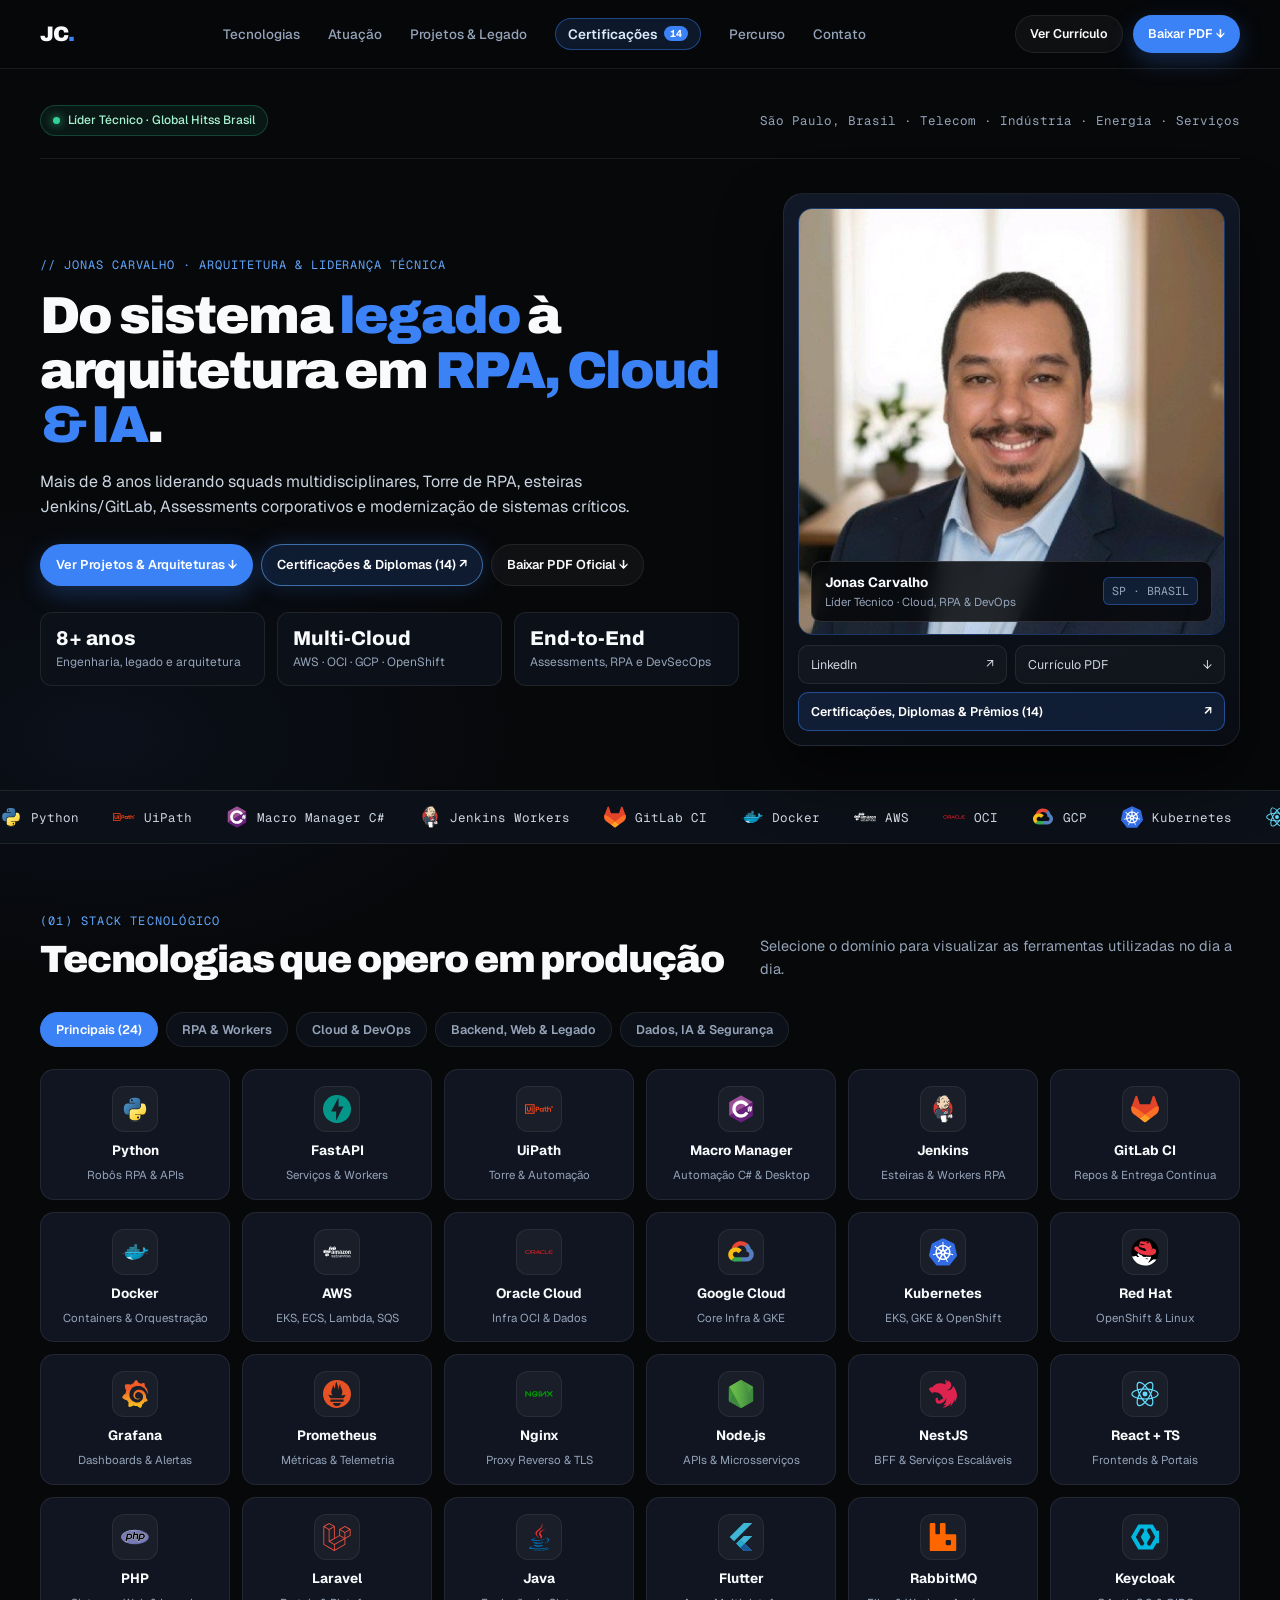
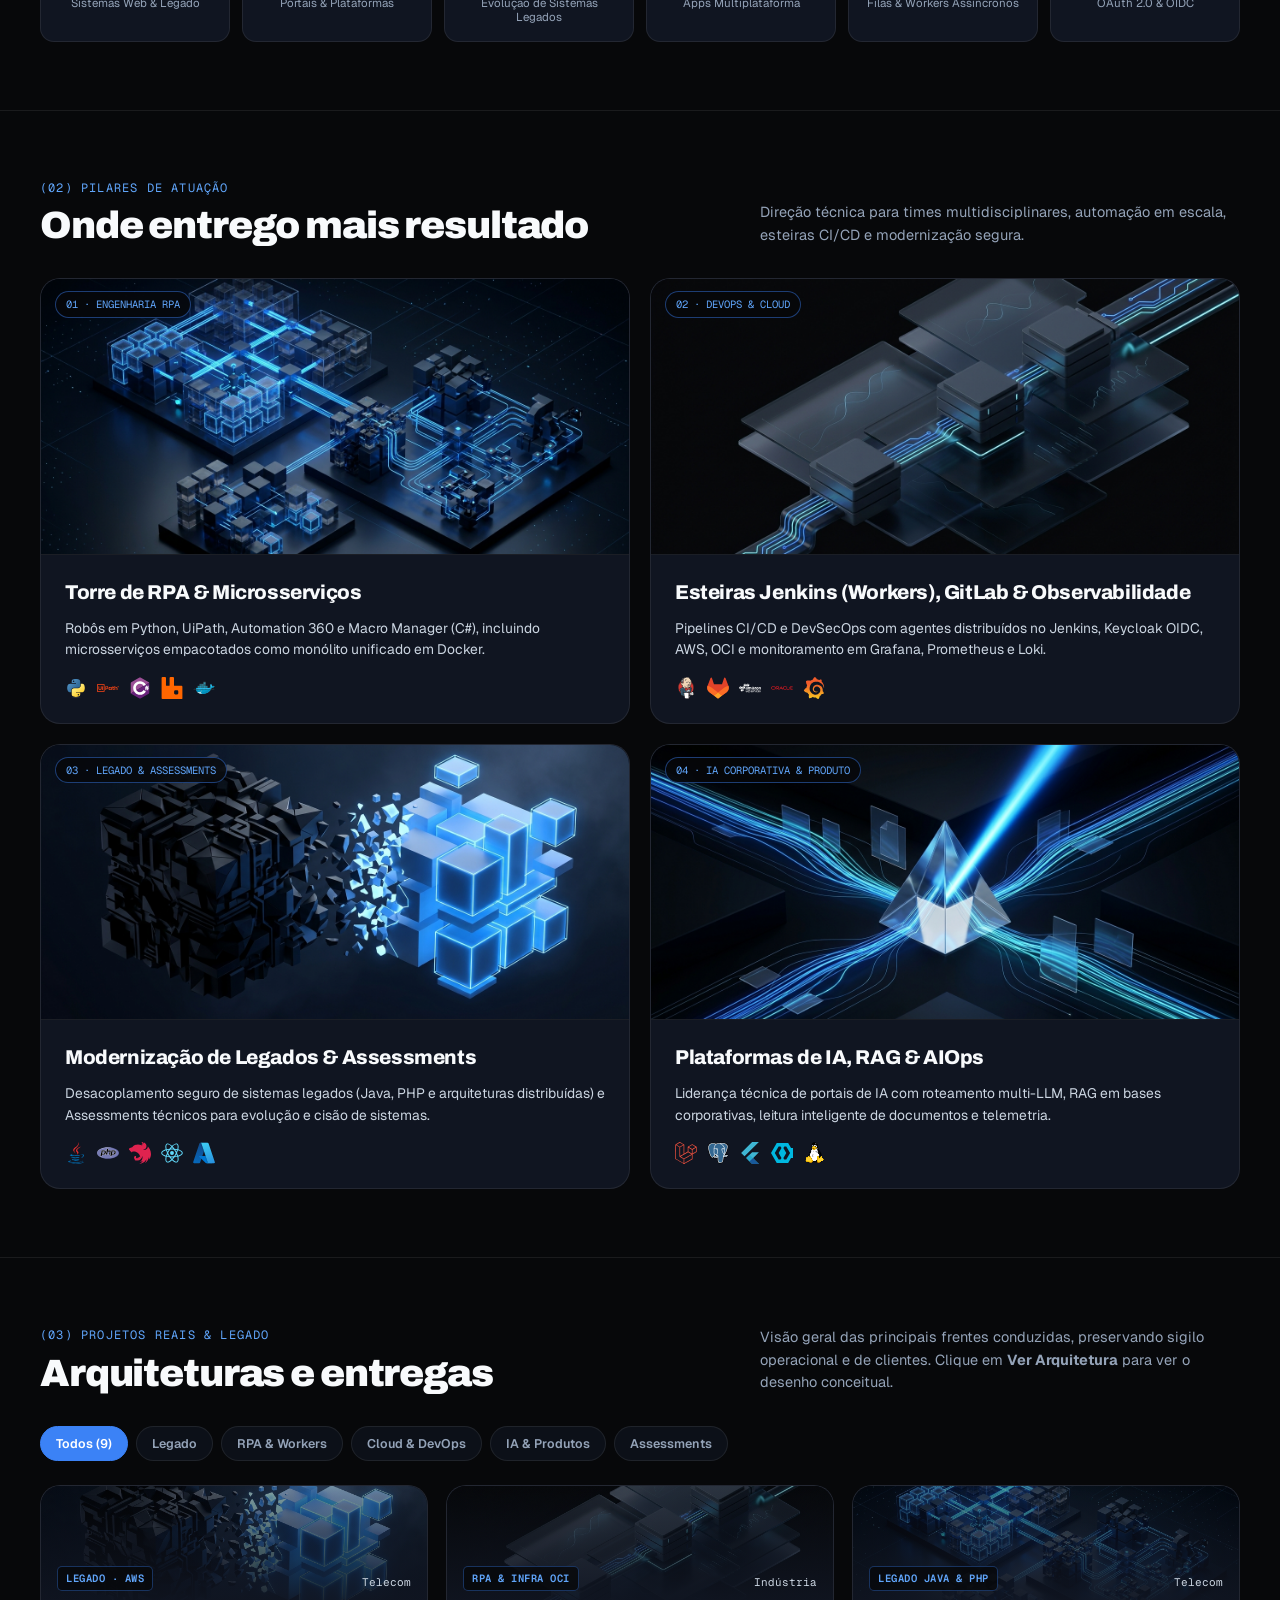
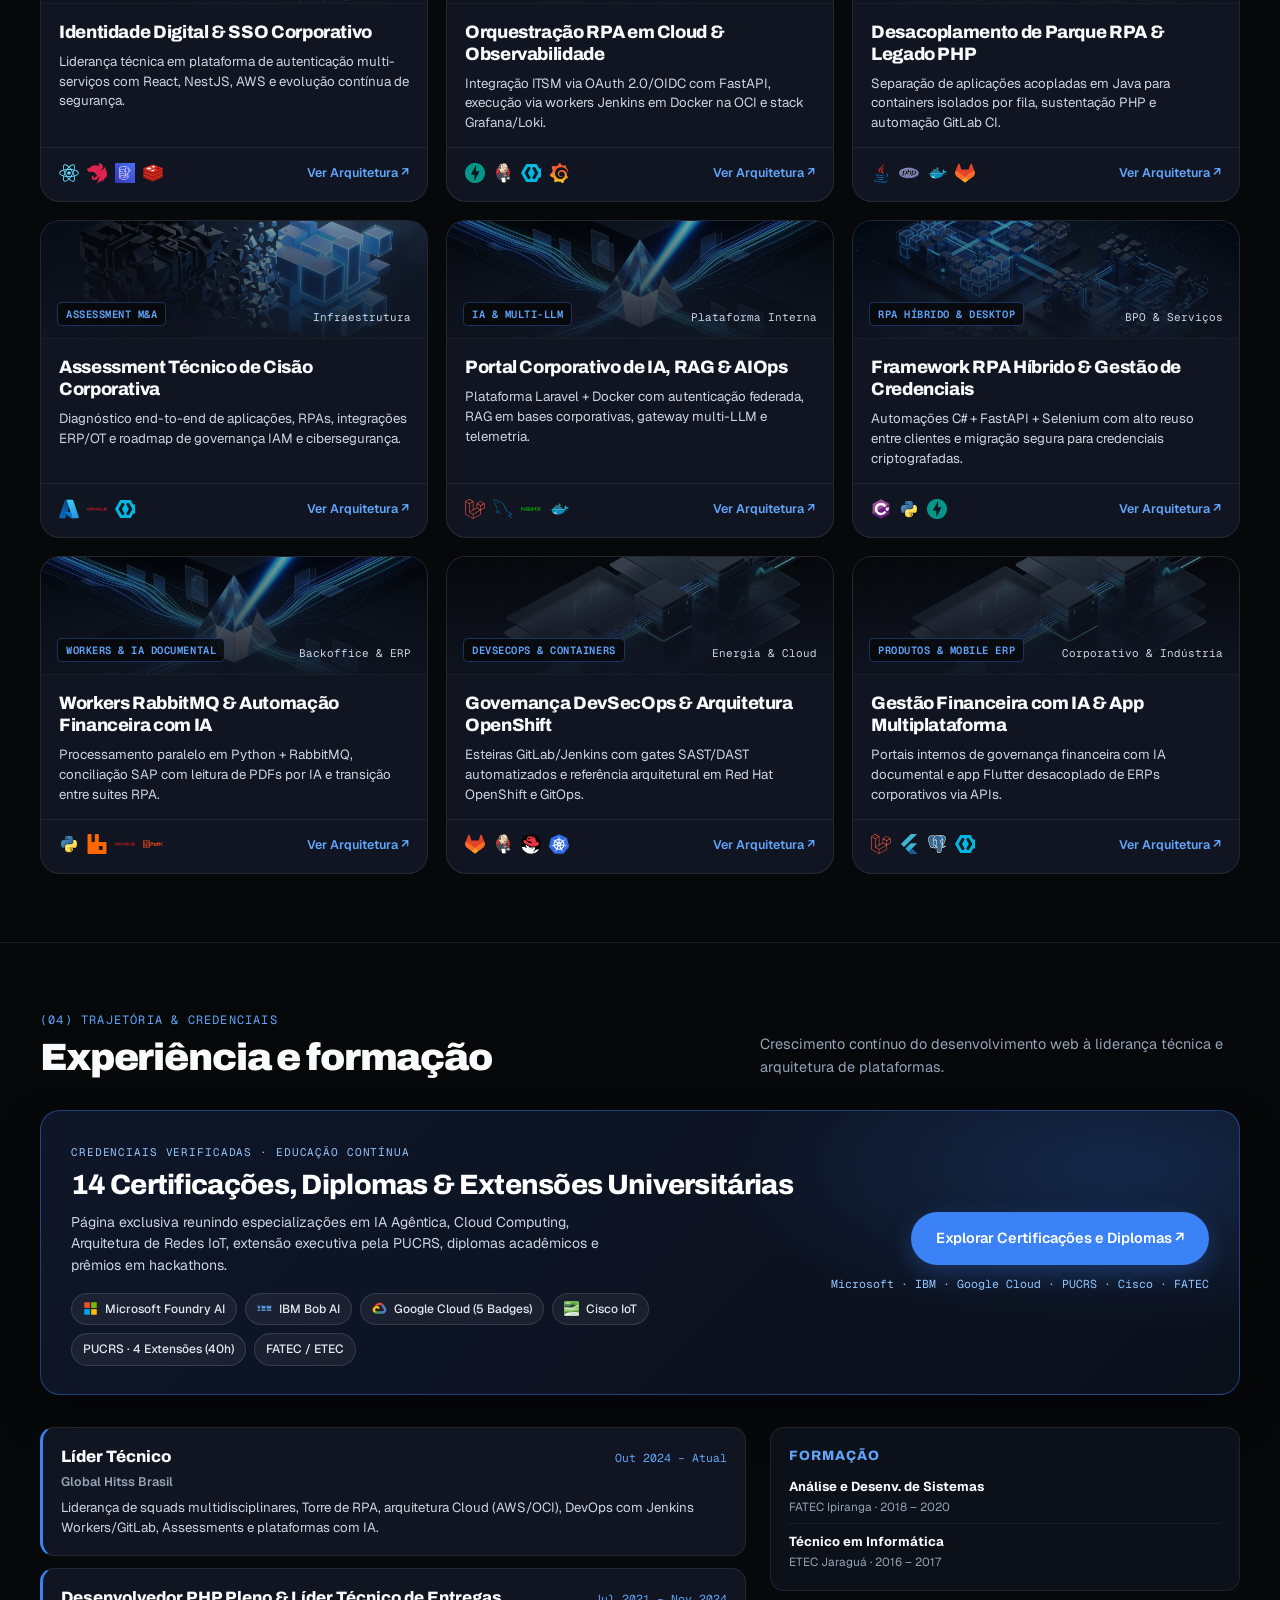
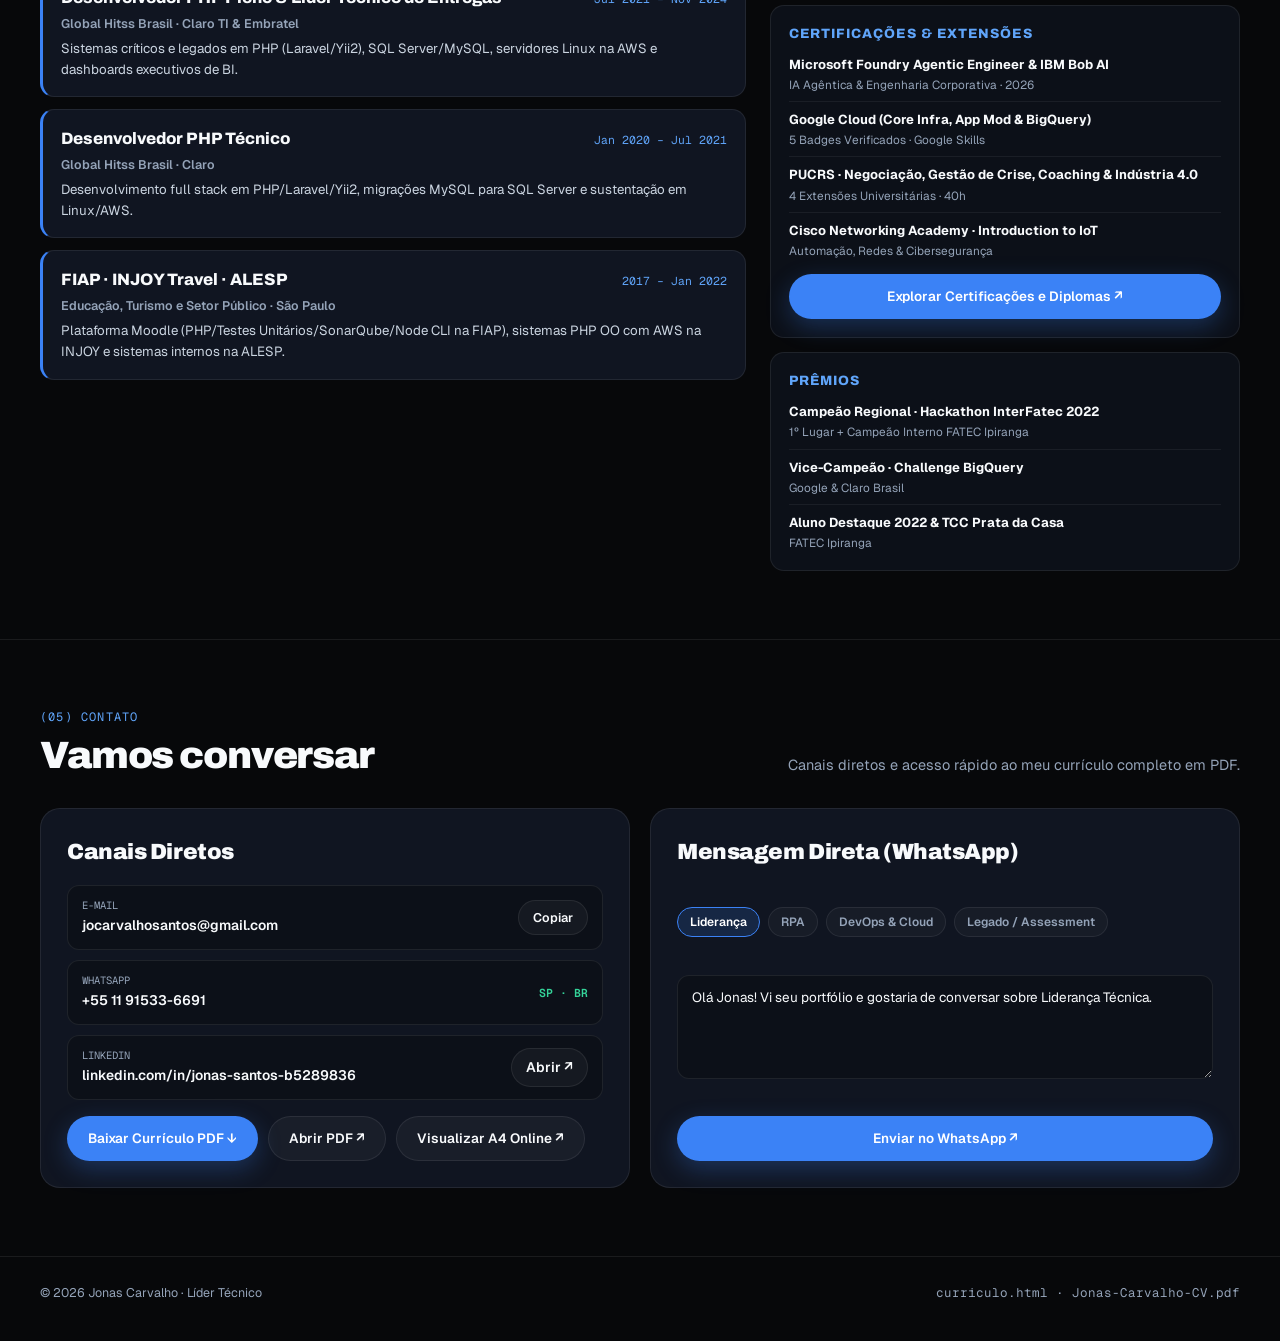
==== commit d74f370a: "fix(pdf): garante download direto do Jonas-Carvalho-CV.pdf formatado no mobile e desktop" ====
--- a/index.html
+++ b/index.html
@@ -29,7 +29,7 @@
 
       <div class="nav-actions">
         <a href="curriculo.html" class="btn btn-ghost btn-sm">Ver Currículo</a>
-        <a href="Jonas-Carvalho-CV.pdf" download class="btn btn-primary btn-sm">Baixar PDF ↓</a>
+        <a href="Jonas-Carvalho-CV.pdf" download="Jonas-Carvalho-CV.pdf" class="btn btn-primary btn-sm">Baixar PDF ↓</a>
         <button type="button" class="nav-toggle" id="navToggle" aria-label="Abrir menu" aria-expanded="false">☰</button>
       </div>
     </div>
@@ -56,7 +56,7 @@
           <div class="hero-ctas">
             <a href="#casos" class="btn btn-primary">Ver Projetos &amp; Arquiteturas ↓</a>
             <a href="certificacoes.html" class="btn btn-cert-hero">Certificações &amp; Diplomas (14) ↗</a>
-            <a href="curriculo.html" class="btn btn-ghost">Currículo Online ↗</a>
+            <a href="Jonas-Carvalho-CV.pdf" download="Jonas-Carvalho-CV.pdf" class="btn btn-ghost">Baixar PDF Oficial ↓</a>
           </div>
 
           <div class="hero-highlights">
@@ -90,7 +90,7 @@
             <a href="https://www.linkedin.com/in/jonas-santos-b5289836/" target="_blank" rel="noopener" class="quick-chip">
               <span>LinkedIn</span><span>↗</span>
             </a>
-            <a href="Jonas-Carvalho-CV.pdf" download class="quick-chip">
+            <a href="Jonas-Carvalho-CV.pdf" download="Jonas-Carvalho-CV.pdf" class="quick-chip">
               <span>Currículo PDF</span><span>↓</span>
             </a>
             <a href="certificacoes.html" class="quick-chip quick-chip-featured">
@@ -674,7 +674,8 @@
             </div>
           </div>
           <div style="display: flex; flex-wrap: wrap; gap: 10px;">
-            <a href="Jonas-Carvalho-CV.pdf" download class="btn btn-primary">Baixar Currículo PDF ↓</a>
+            <a href="Jonas-Carvalho-CV.pdf" download="Jonas-Carvalho-CV.pdf" class="btn btn-primary">Baixar Currículo PDF ↓</a>
+            <a href="Jonas-Carvalho-CV.pdf" target="_blank" rel="noopener" class="btn btn-ghost">Abrir PDF ↗</a>
             <a href="curriculo.html" class="btn btn-ghost">Visualizar A4 Online ↗</a>
           </div>
         </div>
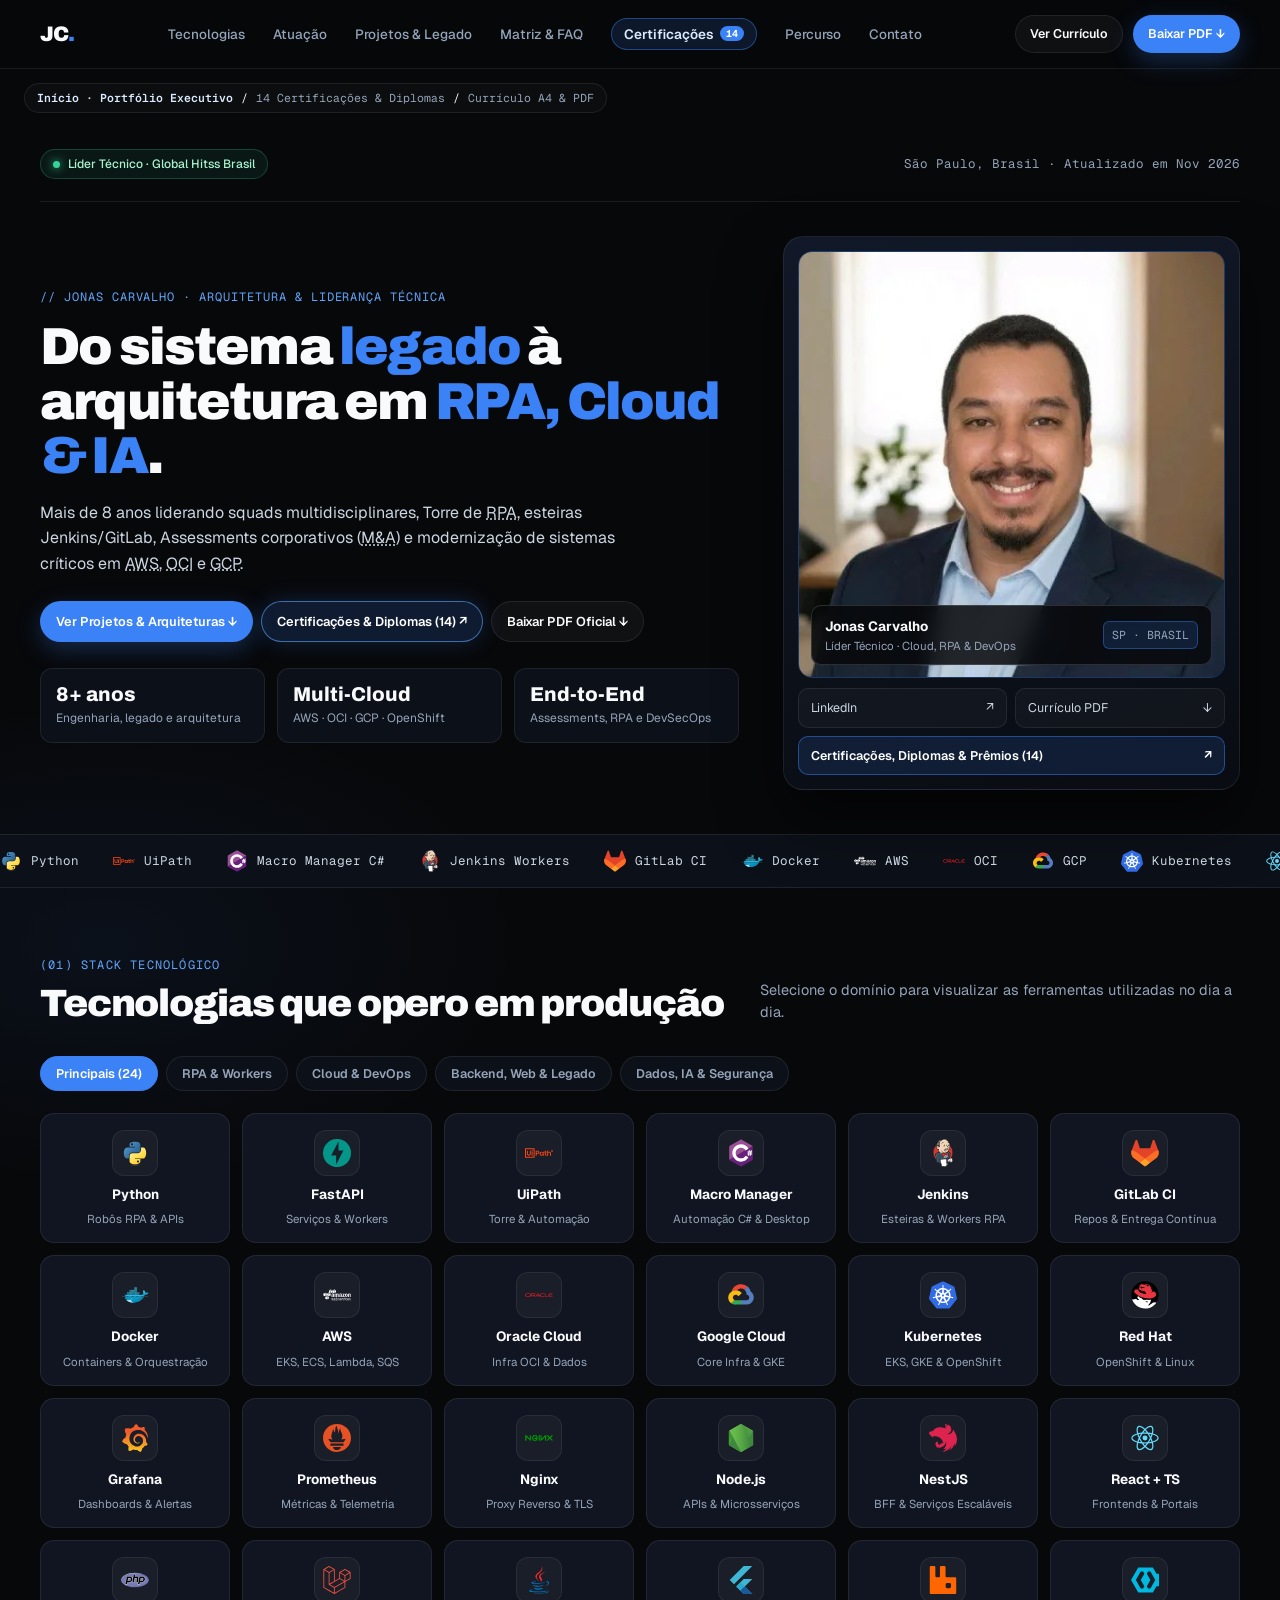
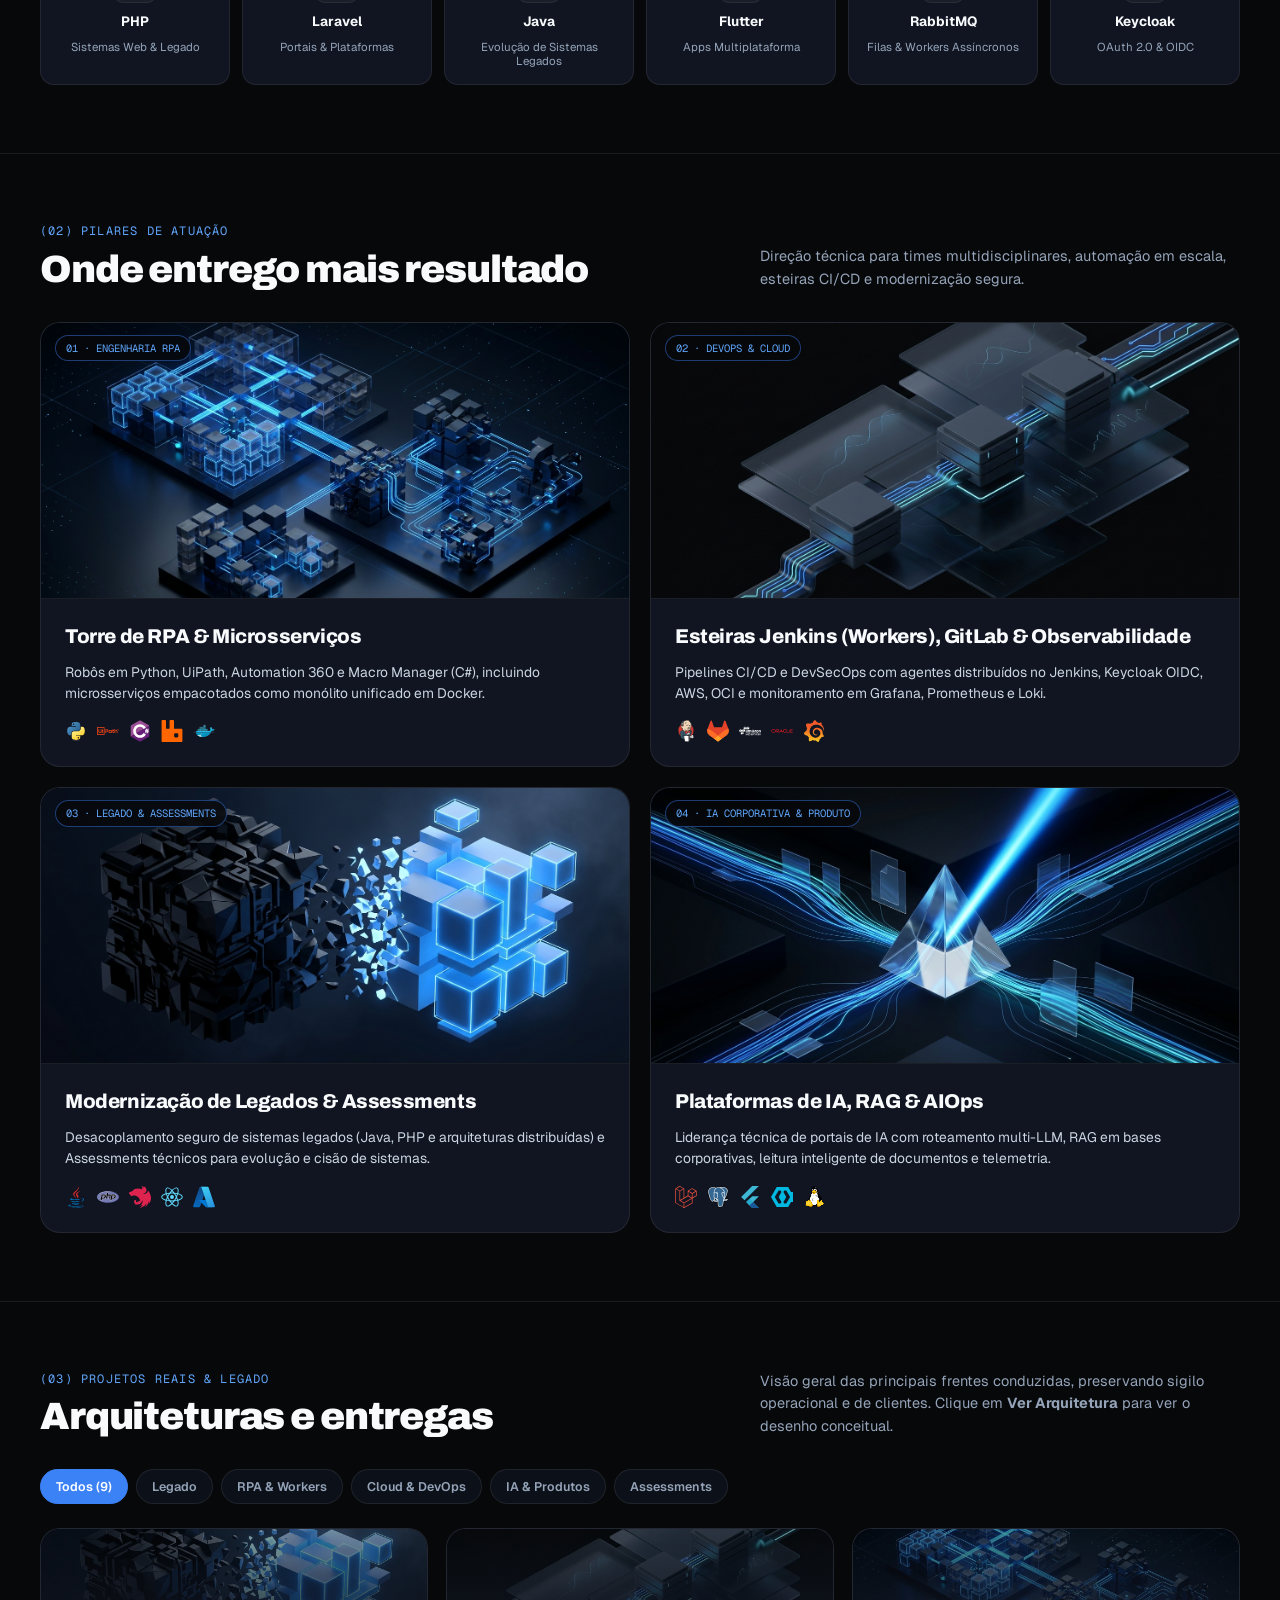
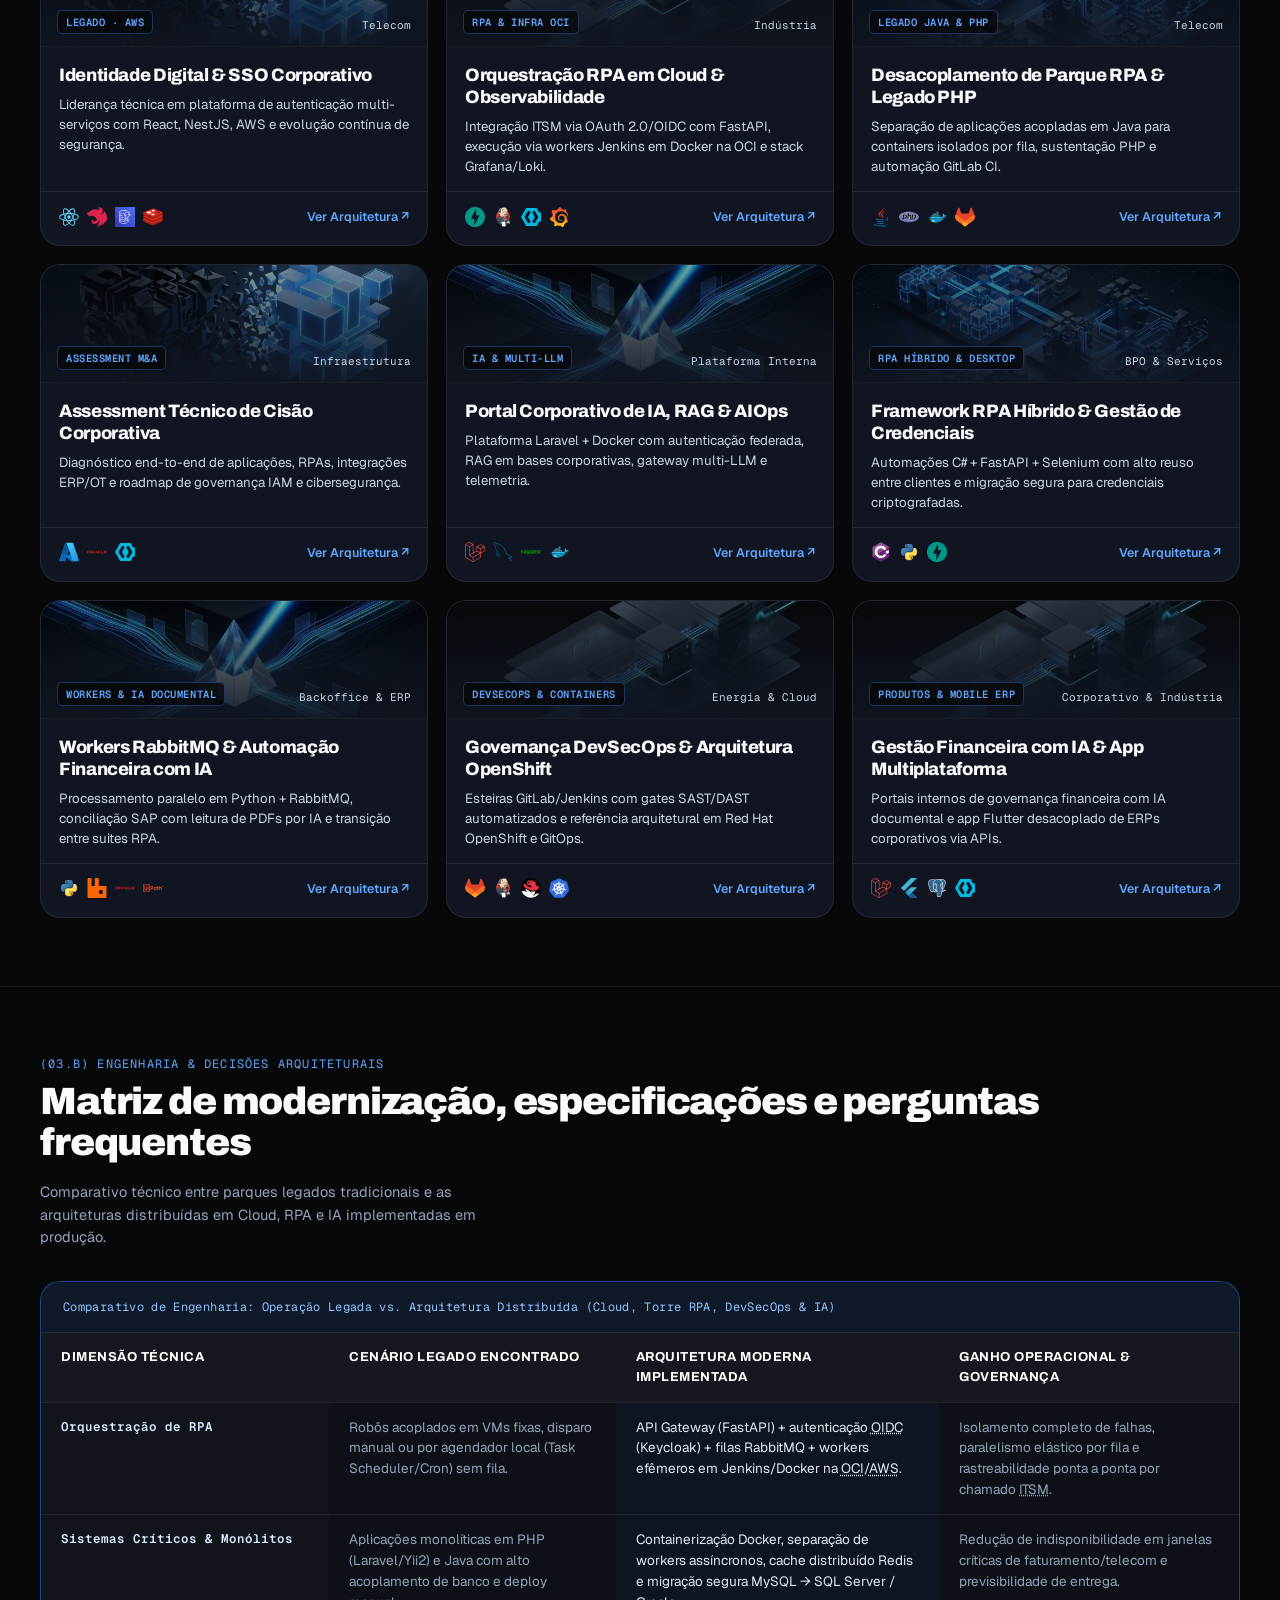
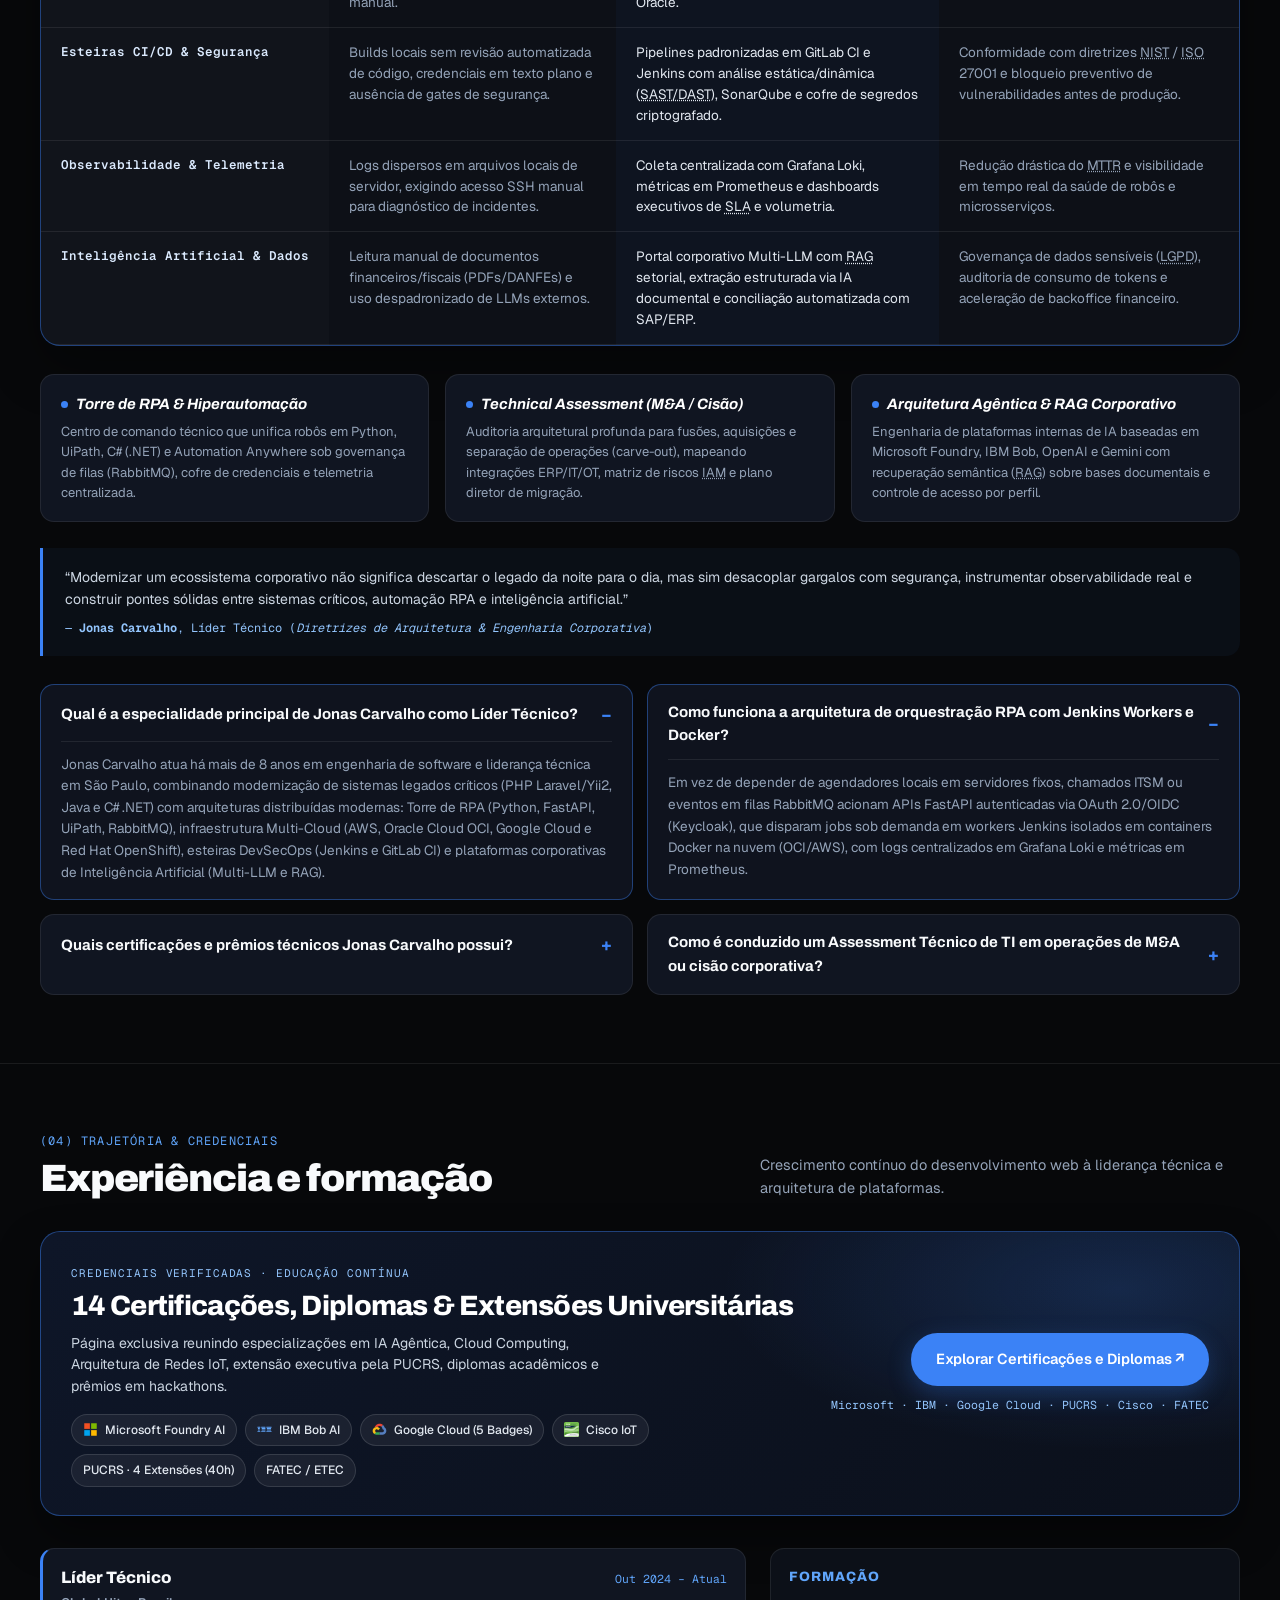
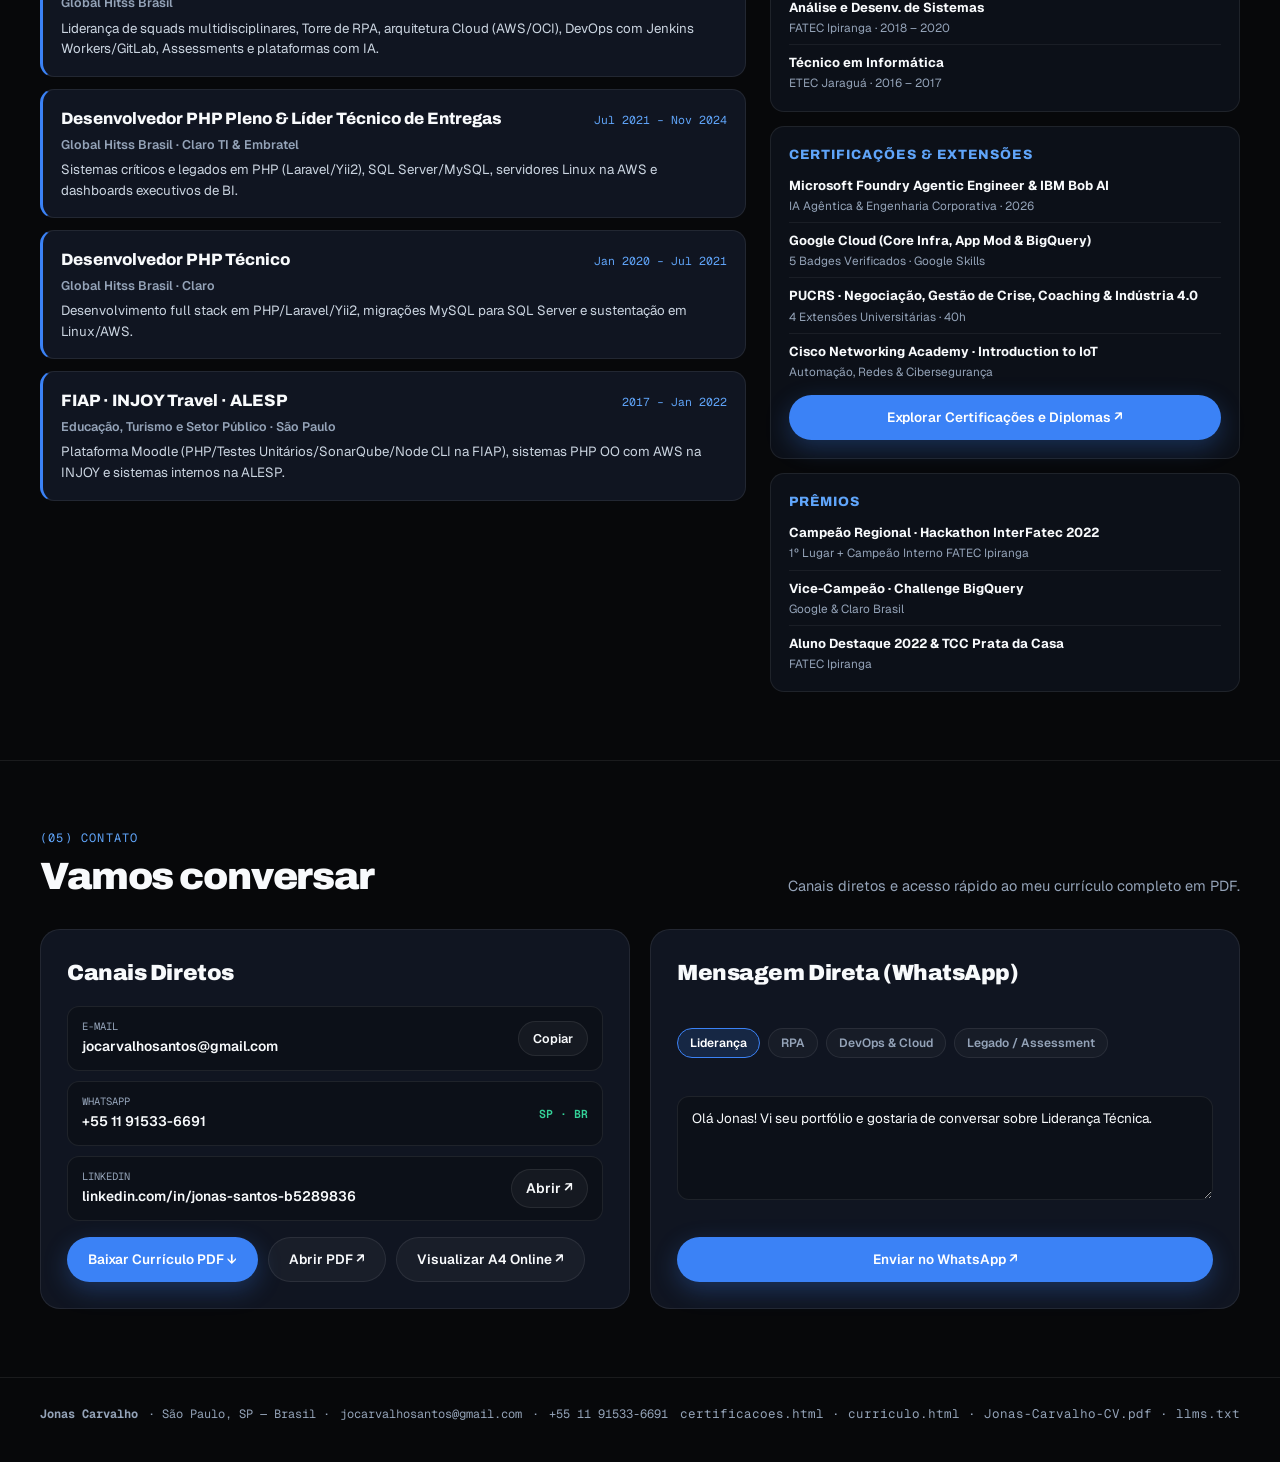
==== commit 5b813a8f: "feat(seo-geo): implement full Technical SEO, OG/WhatsApp pipeline, PWA icons, JSON-LD @graph, semant" ====
--- a/index.html
+++ b/index.html
@@ -1,27 +1,389 @@
 <!DOCTYPE html>
-<html lang="pt-BR">
+<html lang="pt-BR" dir="ltr" prefix="og: https://ogp.me/ns#">
 <head>
-  <meta charset="UTF-8" />
-  <meta name="viewport" content="width=device-width, initial-scale=1.0" />
-  <title>Jonas Carvalho — Líder Técnico</title>
-  <meta name="description" content="Portfólio de Jonas Carvalho — Líder Técnico em São Paulo. Arquitetura Cloud, RPA, DevOps (Jenkins/GitLab), Modernização de Legado, Assessments e IA." />
-  <link rel="icon" type="image/svg+xml" href="data:image/svg+xml,%3Csvg xmlns='http://www.w3.org/2000/svg' viewBox='0 0 64 64'%3E%3Crect width='64' height='64' rx='14' fill='%2307080a'/%3E%3Ctext x='50%25' y='55%25' dominant-baseline='middle' text-anchor='middle' font-family='Arial,sans-serif' font-weight='900' font-size='28' fill='%23ffffff'%3EJC%3Ctspan fill='%233b82f6'%3E.%3C/tspan%3E%3C/text%3E%3C/svg%3E" />
+  <meta charset="utf-8" />
+  <meta name="viewport" content="width=device-width, initial-scale=1, viewport-fit=cover" />
+  <title>Líder Técnico em Cloud, RPA, DevOps &amp; IA | Jonas Carvalho</title>
+  <meta name="description" content="Portfólio e currículo de Jonas Carvalho, Líder Técnico em SP (+8 anos): Arquitetura Cloud (AWS/OCI/GCP), Torre RPA, DevSecOps, Legado e IA Corporativa." />
+  <meta name="robots" content="index, follow, max-snippet:-1, max-image-preview:large, max-video-preview:-1" />
+  <meta name="googlebot" content="index, follow, max-snippet:-1, max-image-preview:large, max-video-preview:-1" />
+  <meta name="bingbot" content="index, follow, max-snippet:-1, max-image-preview:large, max-video-preview:-1" />
+  <meta name="author" content="Jonas Carvalho (Jonas Silva Carvalho dos Santos)" />
+  <meta name="creator" content="Jonas Carvalho" />
+  <meta name="publisher" content="Jonas Carvalho — Engenharia &amp; Arquitetura de Software" />
+  <meta name="application-name" content="Jonas Carvalho · Portfólio" />
+  <meta name="format-detection" content="telephone=no" />
+  <meta name="color-scheme" content="dark light" />
+  <meta name="theme-color" content="#07080a" media="(prefers-color-scheme: dark)" />
+  <meta name="theme-color" content="#0f172a" media="(prefers-color-scheme: light)" />
+
+  <!-- SEO Local & Georreferenciamento (São Paulo - SP, Brasil) -->
+  <meta name="geo.region" content="BR-SP" />
+  <meta name="geo.placename" content="São Paulo, SP, Brasil" />
+  <meta name="geo.position" content="-23.5505;-46.6333" />
+  <meta name="ICBM" content="-23.5505, -46.6333" />
+
+  <!-- Verificação de Motores de Busca & IndexNow -->
+  <meta name="google-site-verification" content="VERIFY_GOOGLE_SEARCH_CONSOLE_JONAS_NOVASHIFT" />
+  <meta name="msvalidate.01" content="VERIFY_BING_WEBMASTER_JONAS_NOVASHIFT" />
+  <meta name="indexnow-key" content="8f4e2a9c1d7b3e6f5a0c8d2e4b9a1f3c" />
+
+  <!-- Open Graph Protocol (WhatsApp, LinkedIn, Facebook, Telegram, iMessage) -->
+  <meta property="og:type" content="website" />
+  <meta property="og:site_name" content="Jonas Carvalho — Líder Técnico &amp; Arquiteto de Software" />
+  <meta property="og:locale" content="pt_BR" />
+  <meta property="og:locale:alternate" content="en_US" />
+  <meta property="og:title" content="Jonas Carvalho — Líder Técnico em Arquitetura Cloud, RPA, DevOps &amp; IA" />
+  <meta property="og:description" content="Mais de 8 anos liderando squads multidisciplinares, Torre de RPA, esteiras Jenkins/GitLab, Assessments M&amp;A e modernização de sistemas críticos em AWS, OCI e GCP." />
+  <meta property="og:url" content="https://jonas.novashift.com.br/" />
+  <meta property="og:image" content="https://jonas.novashift.com.br/og-default.jpg" />
+  <meta property="og:image:secure_url" content="https://jonas.novashift.com.br/og-default.jpg" />
+  <meta property="og:image:type" content="image/jpeg" />
+  <meta property="og:image:width" content="1200" />
+  <meta property="og:image:height" content="630" />
+  <meta property="og:image:alt" content="Jonas Carvalho — Líder Técnico em Arquitetura de Software, RPA, Cloud (AWS/OCI/GCP), DevOps e IA" />
+  <meta property="og:image" content="https://jonas.novashift.com.br/og-square.jpg" />
+  <meta property="og:image:secure_url" content="https://jonas.novashift.com.br/og-square.jpg" />
+  <meta property="og:image:type" content="image/jpeg" />
+  <meta property="og:image:width" content="400" />
+  <meta property="og:image:height" content="400" />
+  <meta property="og:image:alt" content="Retrato executivo de Jonas Carvalho — Líder Técnico em Cloud, RPA e IA" />
+  <meta property="article:published_time" content="2026-01-15T09:00:00-03:00" />
+  <meta property="article:modified_time" content="2026-11-14T15:30:00-03:00" />
+  <meta property="article:author" content="https://www.linkedin.com/in/jonas-santos-b5289836/" />
+
+  <!-- Twitter / X Cards & Slack / Discord Unfurling -->
+  <meta name="twitter:card" content="summary_large_image" />
+  <meta name="twitter:site" content="@jonascarvalho" />
+  <meta name="twitter:creator" content="@jonascarvalho" />
+  <meta name="twitter:title" content="Jonas Carvalho — Líder Técnico em Cloud, RPA, DevOps &amp; IA" />
+  <meta name="twitter:description" content="Portfólio técnico: Arquitetura Multi-Cloud (AWS/OCI/GCP), Torre RPA, DevSecOps (Jenkins/GitLab), Legado e IA Corporativa." />
+  <meta name="twitter:image" content="https://jonas.novashift.com.br/og-default.jpg" />
+  <meta name="twitter:image:alt" content="Jonas Carvalho — Líder Técnico em Arquitetura de Software, RPA, Cloud e IA" />
+  <meta name="twitter:label1" content="Atuação &amp; Experiência" />
+  <meta name="twitter:data1" content="Líder Técnico · 8+ Anos (SP, Brasil)" />
+  <meta name="twitter:label2" content="Credenciais" />
+  <meta name="twitter:data2" content="14 Certificações · 4 Prêmios" />
+
+  <!-- Canonical, Hreflang & Descoberta de Protocolos -->
+  <link rel="canonical" href="https://jonas.novashift.com.br/" />
+  <link rel="alternate" hreflang="pt-BR" href="https://jonas.novashift.com.br/" />
+  <link rel="alternate" hreflang="x-default" href="https://jonas.novashift.com.br/" />
+  <link rel="alternate" type="application/rss+xml" title="Jonas Carvalho — Portfólio &amp; Arquitetura (RSS)" href="https://jonas.novashift.com.br/feed.xml" />
+  <link rel="alternate" type="application/json+oembed" href="https://jonas.novashift.com.br/api/oembed.json" title="Jonas Carvalho — Portfólio Executivo" />
+  <link rel="search" type="application/opensearchdescription+xml" title="Jonas Carvalho" href="/opensearch.xml" />
+  <link rel="manifest" href="/manifest.webmanifest" />
+  <meta name="msapplication-config" content="/browserconfig.xml" />
+  <meta name="msapplication-TileColor" content="#07080a" />
+  <meta name="msapplication-TileImage" content="/mstile-150x150.png" />
+
+  <!-- Identidade Verificada (rel=me / author / license) -->
+  <link rel="me" href="https://www.linkedin.com/in/jonas-santos-b5289836/" />
+  <link rel="me" href="https://github.com/jocarvalhosantos" />
+  <link rel="me" href="https://www.skills.google/public_profiles/7130689c-ac4b-4f8b-9222-3d1fb5dc4e4a" />
+  <link rel="author" href="https://jonas.novashift.com.br/curriculo.html" />
+  <link rel="license" href="https://jonas.novashift.com.br/#contato" />
+
+  <!-- Suíte Completa de Favicons & PWA Icons -->
+  <link rel="icon" href="/favicon.ico" sizes="48x48" />
+  <link rel="icon" type="image/svg+xml" href="/icon.svg" />
+  <link rel="apple-touch-icon" sizes="180x180" href="/apple-touch-icon.png" />
+
+  <!-- Resource Hints & Preload LCP (Core Web Vitals) -->
   <link rel="preconnect" href="https://fonts.googleapis.com" />
   <link rel="preconnect" href="https://fonts.gstatic.com" crossorigin />
+  <link rel="dns-prefetch" href="https://fonts.googleapis.com" />
+  <link rel="preload" as="image" href="assets/jonas-photo.webp" type="image/webp" fetchpriority="high" />
   <link href="https://fonts.googleapis.com/css2?family=Archivo:wdth,wght@75..125,600..900&family=Geist+Mono:wght@400;500;600&family=Geist:wght@400;500;600;700&display=swap" rel="stylesheet" />
   <link rel="stylesheet" href="styles.css" />
+
+  <!-- Speculation Rules API (Prefetch & Prerender Inteligente) -->
+  <script type="speculationrules">
+  {
+    "prefetch": [
+      {
+        "source": "list",
+        "urls": ["/certificacoes.html", "/curriculo.html"],
+        "eagerness": "moderate"
+      }
+    ],
+    "prerender": [
+      {
+        "where": {
+          "and": [
+            { "href_matches": "/*.html" },
+            { "not": { "selector_matches": "[download]" } }
+          ]
+        },
+        "eagerness": "conservative"
+      }
+    ]
+  }
+  </script>
+
+  <!-- Grafo Unificado JSON-LD (Schema.org @graph) -->
+  <script type="application/ld+json">
+  {
+    "@context": "https://schema.org",
+    "@graph": [
+      {
+        "@type": ["ProfessionalService", "Organization"],
+        "@id": "https://jonas.novashift.com.br/#organization",
+        "name": "Jonas Carvalho — Engenharia & Arquitetura de Software",
+        "alternateName": "Jonas Carvalho Tech Lead",
+        "url": "https://jonas.novashift.com.br/",
+        "logo": {
+          "@type": "ImageObject",
+          "@id": "https://jonas.novashift.com.br/#logo",
+          "url": "https://jonas.novashift.com.br/icon-512.png",
+          "contentUrl": "https://jonas.novashift.com.br/icon-512.png",
+          "width": 512,
+          "height": 512,
+          "caption": "Jonas Carvalho — Líder Técnico"
+        },
+        "image": { "@id": "https://jonas.novashift.com.br/#primaryimage" },
+        "description": "Consultoria executiva, Liderança Técnica, Arquitetura Multi-Cloud (AWS, OCI, GCP, OpenShift), Torre de RPA, DevSecOps, Assessments M&A e Inteligência Artificial Corporativa.",
+        "email": "jocarvalhosantos@gmail.com",
+        "telephone": "+55-11-91533-6691",
+        "priceRange": "$$$$",
+        "address": {
+          "@type": "PostalAddress",
+          "addressLocality": "São Paulo",
+          "addressRegion": "SP",
+          "addressCountry": "BR"
+        },
+        "geo": {
+          "@type": "GeoCoordinates",
+          "latitude": -23.5505,
+          "longitude": -46.6333
+        },
+        "areaServed": [
+          { "@type": "Country", "name": "Brasil" },
+          { "@type": "State", "name": "São Paulo" }
+        ],
+        "founder": { "@id": "https://jonas.novashift.com.br/#person" },
+        "sameAs": [
+          "https://www.linkedin.com/in/jonas-santos-b5289836/",
+          "https://github.com/jocarvalhosantos",
+          "https://www.skills.google/public_profiles/7130689c-ac4b-4f8b-9222-3d1fb5dc4e4a"
+        ],
+        "contactPoint": {
+          "@type": "ContactPoint",
+          "contactType": "executive inquiries",
+          "telephone": "+55-11-91533-6691",
+          "email": "jocarvalhosantos@gmail.com",
+          "availableLanguage": ["Portuguese", "English"]
+        }
+      },
+      {
+        "@type": "Person",
+        "@id": "https://jonas.novashift.com.br/#person",
+        "name": "Jonas Carvalho",
+        "alternateName": "Jonas Silva Carvalho dos Santos",
+        "jobTitle": "Líder Técnico | Arquitetura de Software, RPA, Cloud, DevOps & IA",
+        "url": "https://jonas.novashift.com.br/",
+        "image": {
+          "@type": "ImageObject",
+          "url": "https://jonas.novashift.com.br/assets/jonas-photo.jpg",
+          "width": 640,
+          "height": 640,
+          "caption": "Jonas Carvalho — Líder Técnico em São Paulo, Brasil"
+        },
+        "email": "mailto:jocarvalhosantos@gmail.com",
+        "telephone": "+55-11-91533-6691",
+        "worksFor": {
+          "@type": "Organization",
+          "name": "Global Hitss Brasil"
+        },
+        "alumniOf": [
+          {
+            "@type": "CollegeOrUniversity",
+            "name": "FATEC Ipiranga — Faculdade de Tecnologia de São Paulo"
+          },
+          {
+            "@type": "CollegeOrUniversity",
+            "name": "PUCRS — Pontifícia Universidade Católica do Rio Grande do Sul"
+          },
+          {
+            "@type": "EducationalOrganization",
+            "name": "ETEC Jaraguá — Centro Paula Souza"
+          }
+        ],
+        "knowsAbout": [
+          "Technical Leadership",
+          "Software Architecture",
+          "Robotic Process Automation (RPA)",
+          "Python",
+          "FastAPI",
+          "UiPath",
+          "C# .NET",
+          "PHP Laravel Yii2",
+          "Java",
+          "Node.js NestJS React",
+          "Amazon Web Services (AWS)",
+          "Oracle Cloud Infrastructure (OCI)",
+          "Google Cloud Platform (GCP)",
+          "Red Hat OpenShift & Kubernetes",
+          "DevSecOps Jenkins GitLab CI",
+          "Enterprise AI, Multi-LLM & RAG",
+          "IT M&A Technical Assessments"
+        ],
+        "award": [
+          "1º Lugar Geral Regional — Hackathon InterFatec 2022",
+          "1º Lugar Interno — Hackathon FATEC Ipiranga 2022",
+          "2º Lugar (Vice-Campeão) — Challenge BigQuery Google & Claro Brasil",
+          "Prêmio Aluno Destaque 2022 & TCC Prata da Casa — FATEC Ipiranga"
+        ],
+        "hasCredential": [
+          {
+            "@type": "EducationalOccupationalCredential",
+            "name": "Tecnólogo em Análise e Desenvolvimento de Sistemas",
+            "credentialCategory": "degree",
+            "recognizedBy": { "@type": "CollegeOrUniversity", "name": "FATEC Ipiranga" }
+          },
+          {
+            "@type": "EducationalOccupationalCredential",
+            "name": "Foundry Agentic Engineer — Certificate of Completion",
+            "credentialCategory": "certification",
+            "recognizedBy": { "@type": "Organization", "name": "Microsoft" }
+          },
+          {
+            "@type": "EducationalOccupationalCredential",
+            "name": "IBM Bob — AI-Powered Software Engineering",
+            "credentialCategory": "certification",
+            "recognizedBy": { "@type": "Organization", "name": "IBM" }
+          },
+          {
+            "@type": "EducationalOccupationalCredential",
+            "name": "Google Cloud Infrastructure, App Modernization & BigQuery (5 Badges)",
+            "credentialCategory": "badge",
+            "recognizedBy": { "@type": "Organization", "name": "Google Cloud" }
+          },
+          {
+            "@type": "EducationalOccupationalCredential",
+            "name": "Extensão Universitária em Negociação, Gestão de Crise, Coaching e Indústria 4.0 (40h)",
+            "credentialCategory": "certificate",
+            "recognizedBy": { "@type": "CollegeOrUniversity", "name": "PUCRS" }
+          }
+        ],
+        "sameAs": [
+          "https://www.linkedin.com/in/jonas-santos-b5289836/",
+          "https://github.com/jocarvalhosantos",
+          "https://www.skills.google/public_profiles/7130689c-ac4b-4f8b-9222-3d1fb5dc4e4a"
+        ]
+      },
+      {
+        "@type": "WebSite",
+        "@id": "https://jonas.novashift.com.br/#website",
+        "url": "https://jonas.novashift.com.br/",
+        "name": "Jonas Carvalho — Líder Técnico",
+        "inLanguage": "pt-BR",
+        "publisher": { "@id": "https://jonas.novashift.com.br/#person" },
+        "potentialAction": {
+          "@type": "SearchAction",
+          "target": {
+            "@type": "EntryPoint",
+            "urlTemplate": "https://jonas.novashift.com.br/?q={search_term_string}#casos"
+          },
+          "query-input": "required name=search_term_string"
+        }
+      },
+      {
+        "@type": "ImageObject",
+        "@id": "https://jonas.novashift.com.br/#primaryimage",
+        "inLanguage": "pt-BR",
+        "url": "https://jonas.novashift.com.br/og-default.jpg",
+        "contentUrl": "https://jonas.novashift.com.br/og-default.jpg",
+        "width": 1200,
+        "height": 630,
+        "caption": "Jonas Carvalho — Líder Técnico em Arquitetura de Software, RPA, Cloud (AWS/OCI/GCP), DevOps & IA"
+      },
+      {
+        "@type": ["WebPage", "ProfilePage"],
+        "@id": "https://jonas.novashift.com.br/#webpage",
+        "url": "https://jonas.novashift.com.br/",
+        "name": "Líder Técnico em Cloud, RPA, DevOps & IA | Jonas Carvalho",
+        "description": "Portfólio e currículo executivo de Jonas Carvalho, Líder Técnico em São Paulo (+8 anos): Arquitetura Cloud (AWS/OCI/GCP), Torre RPA, DevSecOps, Legado e IA Corporativa.",
+        "inLanguage": "pt-BR",
+        "isPartOf": { "@id": "https://jonas.novashift.com.br/#website" },
+        "about": { "@id": "https://jonas.novashift.com.br/#person" },
+        "mainEntity": { "@id": "https://jonas.novashift.com.br/#person" },
+        "primaryImageOfPage": { "@id": "https://jonas.novashift.com.br/#primaryimage" },
+        "breadcrumb": { "@id": "https://jonas.novashift.com.br/#breadcrumb" },
+        "datePublished": "2026-01-15T09:00:00-03:00",
+        "dateModified": "2026-11-14T15:30:00-03:00",
+        "speakable": {
+          "@type": "SpeakableSpecification",
+          "cssSelector": [".hero-title", ".hero-lede", "#arquitetura-faq .section-title", ".exec-quote"]
+        }
+      },
+      {
+        "@type": "BreadcrumbList",
+        "@id": "https://jonas.novashift.com.br/#breadcrumb",
+        "itemListElement": [
+          {
+            "@type": "ListItem",
+            "position": 1,
+            "name": "Início (Portfólio Técnico)",
+            "item": "https://jonas.novashift.com.br/"
+          }
+        ]
+      },
+      {
+        "@type": "FAQPage",
+        "@id": "https://jonas.novashift.com.br/#faqpage",
+        "mainEntity": [
+          {
+            "@type": "Question",
+            "name": "Qual é a especialidade principal de Jonas Carvalho como Líder Técnico?",
+            "acceptedAnswer": {
+              "@type": "Answer",
+              "text": "Jonas Carvalho atua há mais de 8 anos em engenharia de software e liderança técnica em São Paulo, combinando modernização de sistemas legados críticos (PHP Laravel/Yii2, Java e C# .NET) com arquiteturas distribuídas modernas: Torre de RPA (Python, FastAPI, UiPath, RabbitMQ), infraestrutura Multi-Cloud (AWS, Oracle Cloud OCI, Google Cloud e Red Hat OpenShift), esteiras DevSecOps (Jenkins e GitLab CI) e plataformas corporativas de Inteligência Artificial (Multi-LLM, RAG e governança de prompts)."
+            }
+          },
+          {
+            "@type": "Question",
+            "name": "Como funciona a arquitetura de orquestração RPA com Jenkins Workers e Docker?",
+            "acceptedAnswer": {
+              "@type": "Answer",
+              "text": "Em vez de depender de agendadores locais em servidores fixos (VMs estáticas), a arquitetura desacopla o disparo e a execução: chamados ITSM ou eventos em filas RabbitMQ acionam APIs FastAPI autenticadas via OAuth 2.0/OIDC (Keycloak), que orquestram jobs sob demanda em workers Jenkins isolados em containers Docker na nuvem (OCI/AWS), com logs centralizados em Grafana Loki e métricas em Prometheus."
+            }
+          },
+          {
+            "@type": "Question",
+            "name": "Quais certificações e prêmios técnicos Jonas Carvalho possui?",
+            "acceptedAnswer": {
+              "@type": "Answer",
+              "text": "Jonas possui 14 certificações e diplomas verificados — incluindo Microsoft Foundry Agentic Engineer (2026), IBM Bob AI Software Engineering (2026), 5 badges oficiais Google Cloud (Core Infrastructure, App Modernization e BigQuery), Cisco Introduction to IoT, 4 extensões executivas pela PUCRS (40h) e graduação em Análise e Desenvolvimento de Sistemas pela FATEC Ipiranga — além de 4 prêmios de destaque, incluindo 1º Lugar Regional no Hackathon InterFatec 2022 e Vice-Campeão no Challenge BigQuery Google & Claro."
+            }
+          },
+          {
+            "@type": "Question",
+            "name": "Como é conduzido um Assessment Técnico de TI em operações de M&A ou cisão corporativa?",
+            "acceptedAnswer": {
+              "@type": "Answer",
+              "text": "O processo de Assessment Técnico (Technical Due Diligence) avalia de ponta a ponta o parque de aplicações, bancos de dados, automações RPA, integrações com ERPs (SAP/Oracle) e redes industriais (IT/OT), mapeando riscos de segurança IAM (alinhados ao NIST e ISO 27001), dependências de licenciamento e dívida técnica para entregar um roadmap executivo de transição sem indisponibilidade operacional."
+            }
+          }
+        ]
+      }
+    ]
+  }
+  </script>
 </head>
 <body>
+  <a href="#main-content" class="skip-link">Pular para o conteúdo principal</a>
 
   <!-- NAV -->
   <header class="nav" id="top">
     <div class="nav-inner">
-      <a href="#top" class="nav-logo" aria-label="Início">JC<span>.</span></a>
-
-      <nav class="nav-links" id="navLinks" aria-label="Navegação principal">
+      <a href="#top" class="nav-logo" aria-label="Jonas Carvalho — Início" translate="no">JC<span>.</span></a>
+
+      <nav class="nav-links" id="navLinks" aria-label="Principal">
         <a href="#stack">Tecnologias</a>
         <a href="#especialidades">Atuação</a>
         <a href="#casos">Projetos &amp; Legado</a>
+        <a href="#arquitetura-faq">Matriz &amp; FAQ</a>
         <a href="certificacoes.html" class="nav-cert-link">Certificações <span class="nav-cert-badge">14</span></a>
         <a href="#percurso">Percurso</a>
         <a href="#contato">Contato</a>
@@ -35,22 +397,32 @@
     </div>
   </header>
 
+  <!-- BREADCRUMB SEMÂNTICO -->
+  <nav class="breadcrumb-bar" aria-label="Breadcrumb">
+    <ol class="breadcrumb-list">
+      <li><a href="https://jonas.novashift.com.br/" aria-current="page">Início · Portfólio Executivo</a></li>
+      <li><a href="certificacoes.html">14 Certificações &amp; Diplomas</a></li>
+      <li><a href="curriculo.html">Currículo A4 &amp; PDF</a></li>
+    </ol>
+  </nav>
+
+  <main id="main-content">
   <!-- HERO -->
-  <section class="hero">
+  <section class="hero" aria-labelledby="hero-heading">
     <div class="container">
       <div class="hero-top-bar">
         <span class="status-badge"><i class="status-dot"></i>Líder Técnico · Global Hitss Brasil</span>
-        <span class="mono">São Paulo, Brasil · Telecom · Indústria · Energia · Serviços</span>
+        <span class="mono">São Paulo, Brasil · <time datetime="2026-11">Atualizado em Nov 2026</time></span>
       </div>
 
       <div class="hero-grid">
         <div>
-          <span class="eyebrow">// Jonas Carvalho · Arquitetura &amp; Liderança Técnica</span>
-          <h1 class="hero-title">
+          <span class="eyebrow" translate="no">// Jonas Carvalho · Arquitetura &amp; Liderança Técnica</span>
+          <h1 class="hero-title" id="hero-heading">
             Do sistema <span class="accent">legado</span> à arquitetura em <span class="accent">RPA, Cloud &amp; IA</span>.
           </h1>
           <p class="hero-lede">
-            Mais de 8 anos liderando squads multidisciplinares, Torre de RPA, esteiras Jenkins/GitLab, Assessments corporativos e modernização de sistemas críticos.
+            Mais de 8 anos liderando squads multidisciplinares, Torre de <abbr title="Robotic Process Automation">RPA</abbr>, esteiras <span translate="no">Jenkins/GitLab</span>, Assessments corporativos (<abbr title="Mergers and Acquisitions">M&amp;A</abbr>) e modernização de sistemas críticos em <abbr title="Amazon Web Services">AWS</abbr>, <abbr title="Oracle Cloud Infrastructure">OCI</abbr> e <abbr title="Google Cloud Platform">GCP</abbr>.
           </p>
 
           <div class="hero-ctas">
@@ -65,19 +437,25 @@
               <span>Engenharia, legado e arquitetura</span>
             </div>
             <div class="mini-kpi">
-              <strong>Multi-Cloud</strong>
-              <span>AWS · OCI · GCP · OpenShift</span>
+              <strong translate="no">Multi-Cloud</strong>
+              <span translate="no">AWS · OCI · GCP · OpenShift</span>
             </div>
             <div class="mini-kpi">
-              <strong>End-to-End</strong>
+              <strong translate="no">End-to-End</strong>
               <span>Assessments, RPA e DevSecOps</span>
             </div>
           </div>
         </div>
 
-        <aside class="hero-profile-card">
+        <aside class="hero-profile-card" aria-label="Resumo executivo e foto de Jonas Carvalho">
           <div class="hero-photo-wrap">
-            <img src="assets/jonas-photo.jpg" alt="Foto profissional de Jonas Carvalho" />
+            <figure class="hero-figure">
+              <picture>
+                <source srcset="assets/jonas-photo.webp" type="image/webp" />
+                <img src="assets/jonas-photo.jpg" alt="Retrato executivo de Jonas Carvalho, Líder Técnico em Arquitetura Cloud, RPA, DevOps e IA em São Paulo" width="640" height="640" fetchpriority="high" decoding="async" />
+              </picture>
+              <figcaption class="sr-only-caption">Jonas Carvalho — Líder Técnico em São Paulo, SP</figcaption>
+            </figure>
             <div class="photo-badge">
               <div>
                 <strong>Jonas Carvalho</strong>
@@ -87,7 +465,7 @@
             </div>
           </div>
           <div class="profile-quick-links">
-            <a href="https://www.linkedin.com/in/jonas-santos-b5289836/" target="_blank" rel="noopener" class="quick-chip">
+            <a href="https://www.linkedin.com/in/jonas-santos-b5289836/" target="_blank" rel="noopener me" class="quick-chip">
               <span>LinkedIn</span><span>↗</span>
             </a>
             <a href="Jonas-Carvalho-CV.pdf" download="Jonas-Carvalho-CV.pdf" class="quick-chip">
@@ -310,7 +688,13 @@
         <!-- 1. IDENTIDADE DIGITAL SSO -->
         <article class="case-card" data-cats="legado devops">
           <div class="case-banner">
-            <img src="assets/case-legacy.jpg" alt="Identidade Digital SSO" />
+            <figure class="case-figure">
+              <picture>
+                <source srcset="assets/case-legacy.webp" type="image/webp" />
+                <img src="assets/case-legacy.jpg" alt="Arquitetura de Identidade Digital e SSO Corporativo em AWS com React, NestJS, DynamoDB e Redis" width="640" height="360" loading="lazy" decoding="async" />
+              </picture>
+              <figcaption class="sr-only-caption">Identidade Digital &amp; SSO Corporativo — Telecom (AWS, React, NestJS, Redis)</figcaption>
+            </figure>
             <div class="case-banner-overlay">
               <span class="case-domain">Legado · AWS</span>
               <span class="case-client-top">Telecom</span>
@@ -322,10 +706,10 @@
           </div>
           <div class="case-footer">
             <div class="case-stack-logos">
-              <img src="assets/logos/react.svg" alt="React" title="React" />
-              <img src="assets/logos/nestjs.svg" alt="NestJS" title="NestJS" />
-              <img src="assets/logos/dynamodb.svg" alt="NoSQL" title="AWS NoSQL" />
-              <img src="assets/logos/redis.svg" alt="Redis" title="Redis" />
+              <img src="assets/logos/react.svg" alt="React" title="React" width="20" height="20" loading="lazy" decoding="async" />
+              <img src="assets/logos/nestjs.svg" alt="NestJS" title="NestJS" width="20" height="20" loading="lazy" decoding="async" />
+              <img src="assets/logos/dynamodb.svg" alt="NoSQL" title="AWS NoSQL" width="20" height="20" loading="lazy" decoding="async" />
+              <img src="assets/logos/redis.svg" alt="Redis" title="Redis" width="20" height="20" loading="lazy" decoding="async" />
             </div>
             <button type="button" class="btn-inspect" data-case="identidade-sso">Ver Arquitetura ↗</button>
           </div>
@@ -334,7 +718,13 @@
         <!-- 2. RPA OCI -->
         <article class="case-card" data-cats="rpa devops">
           <div class="case-banner">
-            <img src="assets/case-cloud.jpg" alt="Orquestração RPA OCI" />
+            <figure class="case-figure">
+              <picture>
+                <source srcset="assets/case-cloud.webp" type="image/webp" />
+                <img src="assets/case-cloud.jpg" alt="Orquestração de Torre RPA em Oracle Cloud Infrastructure (OCI) com FastAPI, Jenkins Workers e Grafana Loki" width="640" height="360" loading="lazy" decoding="async" />
+              </picture>
+              <figcaption class="sr-only-caption">Orquestração RPA em Cloud &amp; Observabilidade — OCI, FastAPI, Jenkins, Keycloak, Grafana</figcaption>
+            </figure>
             <div class="case-banner-overlay">
               <span class="case-domain">RPA &amp; Infra OCI</span>
               <span class="case-client-top">Indústria</span>
@@ -346,10 +736,10 @@
           </div>
           <div class="case-footer">
             <div class="case-stack-logos">
-              <img src="assets/logos/fastapi.svg" alt="FastAPI" title="FastAPI" />
-              <img src="assets/logos/jenkins.svg" alt="Jenkins" title="Jenkins" />
-              <img src="assets/logos/keycloak.svg" alt="Keycloak" title="Keycloak" />
-              <img src="assets/logos/grafana.svg" alt="Grafana" title="Grafana" />
+              <img src="assets/logos/fastapi.svg" alt="FastAPI" title="FastAPI" width="20" height="20" loading="lazy" decoding="async" />
+              <img src="assets/logos/jenkins.svg" alt="Jenkins" title="Jenkins" width="20" height="20" loading="lazy" decoding="async" />
+              <img src="assets/logos/keycloak.svg" alt="Keycloak" title="Keycloak" width="20" height="20" loading="lazy" decoding="async" />
+              <img src="assets/logos/grafana.svg" alt="Grafana" title="Grafana" width="20" height="20" loading="lazy" decoding="async" />
             </div>
             <button type="button" class="btn-inspect" data-case="rpa-oci">Ver Arquitetura ↗</button>
           </div>
@@ -358,7 +748,13 @@
         <!-- 3. LEGADO JAVA & PHP -->
         <article class="case-card" data-cats="legado rpa devops">
           <div class="case-banner">
-            <img src="assets/case-rpa.jpg" alt="Modernização de Legado" />
+            <figure class="case-figure">
+              <picture>
+                <source srcset="assets/case-rpa.webp" type="image/webp" />
+                <img src="assets/case-rpa.jpg" alt="Desacoplamento de Parque RPA Java e sustentação de sistemas legados PHP em containers Docker e GitLab CI" width="640" height="360" loading="lazy" decoding="async" />
+              </picture>
+              <figcaption class="sr-only-caption">Desacoplamento de Parque RPA &amp; Legado PHP — Java, PHP, Docker, GitLab CI</figcaption>
+            </figure>
             <div class="case-banner-overlay">
               <span class="case-domain">Legado Java &amp; PHP</span>
               <span class="case-client-top">Telecom</span>
@@ -370,10 +766,10 @@
           </div>
           <div class="case-footer">
             <div class="case-stack-logos">
-              <img src="assets/logos/java.svg" alt="Java" title="Java" />
-              <img src="assets/logos/php.svg" alt="PHP" title="PHP" />
-              <img src="assets/logos/docker.svg" alt="Docker" title="Docker" />
-              <img src="assets/logos/gitlab.svg" alt="GitLab" title="GitLab" />
+              <img src="assets/logos/java.svg" alt="Java" title="Java" width="20" height="20" loading="lazy" decoding="async" />
+              <img src="assets/logos/php.svg" alt="PHP" title="PHP" width="20" height="20" loading="lazy" decoding="async" />
+              <img src="assets/logos/docker.svg" alt="Docker" title="Docker" width="20" height="20" loading="lazy" decoding="async" />
+              <img src="assets/logos/gitlab.svg" alt="GitLab" title="GitLab" width="20" height="20" loading="lazy" decoding="async" />
             </div>
             <button type="button" class="btn-inspect" data-case="legado-containers">Ver Arquitetura ↗</button>
           </div>
@@ -382,7 +778,13 @@
         <!-- 4. ASSESSMENT M&A -->
         <article class="case-card" data-cats="assessment devops">
           <div class="case-banner">
-            <img src="assets/case-legacy.jpg" alt="Assessment Técnico" />
+            <figure class="case-figure">
+              <picture>
+                <source srcset="assets/case-legacy.webp" type="image/webp" />
+                <img src="assets/case-legacy.jpg" alt="Assessment Técnico de Cisão Corporativa M&A cobrindo ERP, RPAs, redes IT/OT e governança IAM/NIST" width="640" height="360" loading="lazy" decoding="async" />
+              </picture>
+              <figcaption class="sr-only-caption">Assessment Técnico de Cisão Corporativa M&amp;A — Azure, ERP, IAM/NIST</figcaption>
+            </figure>
             <div class="case-banner-overlay">
               <span class="case-domain">Assessment M&amp;A</span>
               <span class="case-client-top">Infraestrutura</span>
@@ -394,9 +796,9 @@
           </div>
           <div class="case-footer">
             <div class="case-stack-logos">
-              <img src="assets/logos/azure.svg" alt="Azure" title="Azure" />
-              <img src="assets/logos/oracle.svg" alt="ERP" title="ERP / Dados" />
-              <img src="assets/logos/keycloak.svg" alt="IAM" title="IAM / NIST" />
+              <img src="assets/logos/azure.svg" alt="Azure" title="Azure" width="20" height="20" loading="lazy" decoding="async" />
+              <img src="assets/logos/oracle.svg" alt="ERP" title="ERP / Dados" width="20" height="20" loading="lazy" decoding="async" />
+              <img src="assets/logos/keycloak.svg" alt="IAM" title="IAM / NIST" width="20" height="20" loading="lazy" decoding="async" />
             </div>
             <button type="button" class="btn-inspect" data-case="assessment-ma">Ver Arquitetura ↗</button>
           </div>
@@ -405,7 +807,13 @@
         <!-- 5. IA CORPORATIVA -->
         <article class="case-card" data-cats="ia devops">
           <div class="case-banner">
-            <img src="assets/case-ai.jpg" alt="IA Corporativa" />
+            <figure class="case-figure">
+              <picture>
+                <source srcset="assets/case-ai.webp" type="image/webp" />
+                <img src="assets/case-ai.jpg" alt="Portal Corporativo de Inteligência Artificial Multi-LLM, RAG em bases de conhecimento e AIOps" width="640" height="360" loading="lazy" decoding="async" />
+              </picture>
+              <figcaption class="sr-only-caption">Portal Corporativo de IA, RAG &amp; AIOps — Laravel, MySQL, Nginx, Docker</figcaption>
+            </figure>
             <div class="case-banner-overlay">
               <span class="case-domain">IA &amp; Multi-LLM</span>
               <span class="case-client-top">Plataforma Interna</span>
@@ -417,10 +825,10 @@
           </div>
           <div class="case-footer">
             <div class="case-stack-logos">
-              <img src="assets/logos/laravel.svg" alt="Laravel" title="Laravel" />
-              <img src="assets/logos/mysql.svg" alt="MySQL" title="MySQL" />
-              <img src="assets/logos/nginx.svg" alt="Nginx" title="Nginx" />
-              <img src="assets/logos/docker.svg" alt="Docker" title="Docker" />
+              <img src="assets/logos/laravel.svg" alt="Laravel" title="Laravel" width="20" height="20" loading="lazy" decoding="async" />
+              <img src="assets/logos/mysql.svg" alt="MySQL" title="MySQL" width="20" height="20" loading="lazy" decoding="async" />
+              <img src="assets/logos/nginx.svg" alt="Nginx" title="Nginx" width="20" height="20" loading="lazy" decoding="async" />
+              <img src="assets/logos/docker.svg" alt="Docker" title="Docker" width="20" height="20" loading="lazy" decoding="async" />
             </div>
             <button type="button" class="btn-inspect" data-case="ia-corporativa">Ver Arquitetura ↗</button>
           </div>
@@ -429,7 +837,13 @@
         <!-- 6. MACRO MANAGER -->
         <article class="case-card" data-cats="rpa legado">
           <div class="case-banner">
-            <img src="assets/case-rpa.jpg" alt="Macro Manager" />
+            <figure class="case-figure">
+              <picture>
+                <source srcset="assets/case-rpa.webp" type="image/webp" />
+                <img src="assets/case-rpa.jpg" alt="Framework RPA Híbrido em C#, FastAPI e Selenium com cofre de credenciais criptografadas" width="640" height="360" loading="lazy" decoding="async" />
+              </picture>
+              <figcaption class="sr-only-caption">Framework RPA Híbrido &amp; Gestão de Credenciais — C#, Python, FastAPI</figcaption>
+            </figure>
             <div class="case-banner-overlay">
               <span class="case-domain">RPA Híbrido &amp; Desktop</span>
               <span class="case-client-top">BPO &amp; Serviços</span>
@@ -441,9 +855,9 @@
           </div>
           <div class="case-footer">
             <div class="case-stack-logos">
-              <img src="assets/logos/csharp.svg" alt="C#" title="C#" />
-              <img src="assets/logos/python.svg" alt="Python" title="Python" />
-              <img src="assets/logos/fastapi.svg" alt="FastAPI" title="FastAPI" />
+              <img src="assets/logos/csharp.svg" alt="C#" title="C#" width="20" height="20" loading="lazy" decoding="async" />
+              <img src="assets/logos/python.svg" alt="Python" title="Python" width="20" height="20" loading="lazy" decoding="async" />
+              <img src="assets/logos/fastapi.svg" alt="FastAPI" title="FastAPI" width="20" height="20" loading="lazy" decoding="async" />
             </div>
             <button type="button" class="btn-inspect" data-case="macro-manager">Ver Arquitetura ↗</button>
           </div>
@@ -452,7 +866,13 @@
         <!-- 7. WORKERS & IA DOCUMENTAL -->
         <article class="case-card" data-cats="rpa ia">
           <div class="case-banner">
-            <img src="assets/case-ai.jpg" alt="Workers Assíncronos" />
+            <figure class="case-figure">
+              <picture>
+                <source srcset="assets/case-ai.webp" type="image/webp" />
+                <img src="assets/case-ai.jpg" alt="Workers Assíncronos RabbitMQ em Python e Automação Financeira SAP com leitura documental por IA" width="640" height="360" loading="lazy" decoding="async" />
+              </picture>
+              <figcaption class="sr-only-caption">Workers RabbitMQ &amp; Automação Financeira com IA — Python, RabbitMQ, Oracle, UiPath</figcaption>
+            </figure>
             <div class="case-banner-overlay">
               <span class="case-domain">Workers &amp; IA Documental</span>
               <span class="case-client-top">Backoffice &amp; ERP</span>
@@ -464,10 +884,10 @@
           </div>
           <div class="case-footer">
             <div class="case-stack-logos">
-              <img src="assets/logos/python.svg" alt="Python" title="Python" />
-              <img src="assets/logos/rabbitmq.svg" alt="RabbitMQ" title="RabbitMQ" />
-              <img src="assets/logos/oracle.svg" alt="Oracle" title="Oracle" />
-              <img src="assets/logos/uipath.svg" alt="UiPath" title="UiPath" />
+              <img src="assets/logos/python.svg" alt="Python" title="Python" width="20" height="20" loading="lazy" decoding="async" />
+              <img src="assets/logos/rabbitmq.svg" alt="RabbitMQ" title="RabbitMQ" width="20" height="20" loading="lazy" decoding="async" />
+              <img src="assets/logos/oracle.svg" alt="Oracle" title="Oracle" width="20" height="20" loading="lazy" decoding="async" />
+              <img src="assets/logos/uipath.svg" alt="UiPath" title="UiPath" width="20" height="20" loading="lazy" decoding="async" />
             </div>
             <button type="button" class="btn-inspect" data-case="workers-docling">Ver Arquitetura ↗</button>
           </div>
@@ -476,7 +896,13 @@
         <!-- 8. DEVSECOPS & OPENSHIFT -->
         <article class="case-card" data-cats="devops">
           <div class="case-banner">
-            <img src="assets/case-cloud.jpg" alt="DevSecOps" />
+            <figure class="case-figure">
+              <picture>
+                <source srcset="assets/case-cloud.webp" type="image/webp" />
+                <img src="assets/case-cloud.jpg" alt="Governança DevSecOps com GitLab CI, Jenkins, análise SAST/DAST e arquitetura Red Hat OpenShift" width="640" height="360" loading="lazy" decoding="async" />
+              </picture>
+              <figcaption class="sr-only-caption">Governança DevSecOps &amp; Arquitetura OpenShift — GitLab, Jenkins, Red Hat OpenShift, Kubernetes</figcaption>
+            </figure>
             <div class="case-banner-overlay">
               <span class="case-domain">DevSecOps &amp; Containers</span>
               <span class="case-client-top">Energia &amp; Cloud</span>
@@ -488,10 +914,10 @@
           </div>
           <div class="case-footer">
             <div class="case-stack-logos">
-              <img src="assets/logos/gitlab.svg" alt="GitLab" title="GitLab" />
-              <img src="assets/logos/jenkins.svg" alt="Jenkins" title="Jenkins" />
-              <img src="assets/logos/redhat.svg" alt="Red Hat" title="OpenShift" />
-              <img src="assets/logos/kubernetes.svg" alt="Kubernetes" title="Kubernetes" />
+              <img src="assets/logos/gitlab.svg" alt="GitLab" title="GitLab" width="20" height="20" loading="lazy" decoding="async" />
+              <img src="assets/logos/jenkins.svg" alt="Jenkins" title="Jenkins" width="20" height="20" loading="lazy" decoding="async" />
+              <img src="assets/logos/redhat.svg" alt="Red Hat" title="OpenShift" width="20" height="20" loading="lazy" decoding="async" />
+              <img src="assets/logos/kubernetes.svg" alt="Kubernetes" title="Kubernetes" width="20" height="20" loading="lazy" decoding="async" />
             </div>
             <button type="button" class="btn-inspect" data-case="devsecops-openshift">Ver Arquitetura ↗</button>
           </div>
@@ -500,7 +926,13 @@
         <!-- 9. PRODUTOS & MOBILE ERP -->
         <article class="case-card" data-cats="ia legado">
           <div class="case-banner">
-            <img src="assets/case-cloud.jpg" alt="Produtos & Mobile" />
+            <figure class="case-figure">
+              <picture>
+                <source srcset="assets/case-cloud.webp" type="image/webp" />
+                <img src="assets/case-cloud.jpg" alt="Gestão Financeira Corporativa com IA e aplicativo mobile multiplataforma Flutter integrado a ERPs" width="640" height="360" loading="lazy" decoding="async" />
+              </picture>
+              <figcaption class="sr-only-caption">Gestão Financeira com IA &amp; App Multiplataforma — Laravel, Flutter, PostgreSQL, Keycloak</figcaption>
+            </figure>
             <div class="case-banner-overlay">
               <span class="case-domain">Produtos &amp; Mobile ERP</span>
               <span class="case-client-top">Corporativo &amp; Indústria</span>
@@ -512,14 +944,128 @@
           </div>
           <div class="case-footer">
             <div class="case-stack-logos">
-              <img src="assets/logos/laravel.svg" alt="Laravel" title="Laravel" />
-              <img src="assets/logos/flutter.svg" alt="Flutter" title="Flutter" />
-              <img src="assets/logos/postgresql.svg" alt="PostgreSQL" title="PostgreSQL" />
-              <img src="assets/logos/keycloak.svg" alt="Keycloak" title="Keycloak" />
+              <img src="assets/logos/laravel.svg" alt="Laravel" title="Laravel" width="20" height="20" loading="lazy" decoding="async" />
+              <img src="assets/logos/flutter.svg" alt="Flutter" title="Flutter" width="20" height="20" loading="lazy" decoding="async" />
+              <img src="assets/logos/postgresql.svg" alt="PostgreSQL" title="PostgreSQL" width="20" height="20" loading="lazy" decoding="async" />
+              <img src="assets/logos/keycloak.svg" alt="Keycloak" title="Keycloak" width="20" height="20" loading="lazy" decoding="async" />
             </div>
             <button type="button" class="btn-inspect" data-case="produtos-mobile">Ver Arquitetura ↗</button>
           </div>
         </article>
+      </div>
+    </div>
+  </section>
+
+  <!-- 03.5 MATRIZ ARQUITETURAL, GLOSSÁRIO & FAQ (GEO / AI OVERVIEWS) -->
+  <section class="section" id="arquitetura-faq" aria-labelledby="geo-heading">
+    <div class="container">
+      <div class="section-header">
+        <div>
+          <span class="section-kicker">(03.B) Engenharia &amp; Decisões Arquiteturais</span>
+          <h2 class="section-title" id="geo-heading">Matriz de modernização, especificações e perguntas frequentes</h2>
+        </div>
+        <p class="section-sub">
+          Comparativo técnico entre parques legados tradicionais e as arquiteturas distribuídas em Cloud, RPA e IA implementadas em produção.
+        </p>
+      </div>
+
+      <!-- Tabela Semântica Comparativa -->
+      <div class="arch-table-wrap">
+        <table class="arch-table">
+          <caption>Comparativo de Engenharia: Operação Legada vs. Arquitetura Distribuída (Cloud, Torre RPA, DevSecOps &amp; IA)</caption>
+          <thead>
+            <tr>
+              <th scope="col">Dimensão Técnica</th>
+              <th scope="col">Cenário Legado Encontrado</th>
+              <th scope="col">Arquitetura Moderna Implementada</th>
+              <th scope="col">Ganho Operacional &amp; Governança</th>
+            </tr>
+          </thead>
+          <tbody>
+            <tr>
+              <th scope="row">Orquestração de RPA</th>
+              <td>Robôs acoplados em VMs fixas, disparo manual ou por agendador local (Task Scheduler/Cron) sem fila.</td>
+              <td class="col-modern">API Gateway (<span translate="no">FastAPI</span>) + autenticação <abbr title="OpenID Connect">OIDC</abbr> (<span translate="no">Keycloak</span>) + filas <span translate="no">RabbitMQ</span> + workers efêmeros em <span translate="no">Jenkins/Docker</span> na <abbr title="Oracle Cloud Infrastructure">OCI</abbr>/<abbr title="Amazon Web Services">AWS</abbr>.</td>
+              <td>Isolamento completo de falhas, paralelismo elástico por fila e rastreabilidade ponta a ponta por chamado <abbr title="IT Service Management">ITSM</abbr>.</td>
+            </tr>
+            <tr>
+              <th scope="row">Sistemas Críticos &amp; Monólitos</th>
+              <td>Aplicações monolíticas em <span translate="no">PHP (Laravel/Yii2)</span> e <span translate="no">Java</span> com alto acoplamento de banco e deploy manual.</td>
+              <td class="col-modern">Containerização <span translate="no">Docker</span>, separação de workers assíncronos, cache distribuído <span translate="no">Redis</span> e migração segura <span translate="no">MySQL → SQL Server / Oracle</span>.</td>
+              <td>Redução de indisponibilidade em janelas críticas de faturamento/telecom e previsibilidade de entrega.</td>
+            </tr>
+            <tr>
+              <th scope="row">Esteiras CI/CD &amp; Segurança</th>
+              <td>Builds locais sem revisão automatizada de código, credenciais em texto plano e ausência de gates de segurança.</td>
+              <td class="col-modern">Pipelines padronizadas em <span translate="no">GitLab CI</span> e <span translate="no">Jenkins</span> com análise estática/dinâmica (<abbr title="Static/Dynamic Application Security Testing">SAST/DAST</abbr>), <span translate="no">SonarQube</span> e cofre de segredos criptografado.</td>
+              <td>Conformidade com diretrizes <abbr title="National Institute of Standards and Technology">NIST</abbr> / <abbr title="International Organization for Standardization">ISO</abbr> 27001 e bloqueio preventivo de vulnerabilidades antes de produção.</td>
+            </tr>
+            <tr>
+              <th scope="row">Observabilidade &amp; Telemetria</th>
+              <td>Logs dispersos em arquivos locais de servidor, exigindo acesso SSH manual para diagnóstico de incidentes.</td>
+              <td class="col-modern">Coleta centralizada com <span translate="no">Grafana Loki</span>, métricas em <span translate="no">Prometheus</span> e dashboards executivos de <abbr title="Service Level Agreement">SLA</abbr> e volumetria.</td>
+              <td>Redução drástica do <abbr title="Mean Time To Resolution">MTTR</abbr> e visibilidade em tempo real da saúde de robôs e microsserviços.</td>
+            </tr>
+            <tr>
+              <th scope="row">Inteligência Artificial &amp; Dados</th>
+              <td>Leitura manual de documentos financeiros/fiscais (PDFs/DANFEs) e uso despadronizado de LLMs externos.</td>
+              <td class="col-modern">Portal corporativo Multi-LLM com <abbr title="Retrieval-Augmented Generation">RAG</abbr> setorial, extração estruturada via IA documental e conciliação automatizada com <span translate="no">SAP/ERP</span>.</td>
+              <td>Governança de dados sensíveis (<abbr title="Lei Geral de Proteção de Dados">LGPD</abbr>), auditoria de consumo de tokens e aceleração de backoffice financeiro.</td>
+            </tr>
+          </tbody>
+        </table>
+      </div>
+
+      <!-- Glossário / Especificações Técnicas (<dl>) -->
+      <dl class="tech-glossary" aria-label="Especificações e pilares técnicos">
+        <div class="glossary-card">
+          <dt><dfn>Torre de RPA &amp; Hiperautomação</dfn></dt>
+          <dd>Centro de comando técnico que unifica robôs em <span translate="no">Python, UiPath, C# (.NET) e Automation Anywhere</span> sob governança de filas (<span translate="no">RabbitMQ</span>), cofre de credenciais e telemetria centralizada.</dd>
+        </div>
+        <div class="glossary-card">
+          <dt><dfn>Technical Assessment (M&amp;A / Cisão)</dfn></dt>
+          <dd>Auditoria arquitetural profunda para fusões, aquisições e separação de operações (carve-out), mapeando integrações <span translate="no">ERP/IT/OT</span>, matriz de riscos <abbr title="Identity and Access Management">IAM</abbr> e plano diretor de migração.</dd>
+        </div>
+        <div class="glossary-card">
+          <dt><dfn>Arquitetura Agêntica &amp; RAG Corporativo</dfn></dt>
+          <dd>Engenharia de plataformas internas de IA baseadas em <span translate="no">Microsoft Foundry, IBM Bob, OpenAI e Gemini</span> com recuperação semântica (<abbr title="Retrieval-Augmented Generation">RAG</abbr>) sobre bases documentais e controle de acesso por perfil.</dd>
+        </div>
+      </dl>
+
+      <blockquote class="exec-quote" cite="https://jonas.novashift.com.br/curriculo.html">
+        “Modernizar um ecossistema corporativo não significa descartar o legado da noite para o dia, mas sim desacoplar gargalos com segurança, instrumentar observabilidade real e construir pontes sólidas entre sistemas críticos, automação RPA e inteligência artificial.”
+        <footer>— <strong>Jonas Carvalho</strong>, Líder Técnico (<cite>Diretrizes de Arquitetura &amp; Engenharia Corporativa</cite>)</footer>
+      </blockquote>
+
+      <!-- FAQ Nativo (<details> / <summary>) no DOM inicial -->
+      <div class="faq-list" role="region" aria-label="Perguntas frequentes sobre atuação técnica e arquitetura">
+        <details class="faq-item" open>
+          <summary>Qual é a especialidade principal de Jonas Carvalho como Líder Técnico?</summary>
+          <div class="faq-answer">
+            Jonas Carvalho atua há mais de 8 anos em engenharia de software e liderança técnica em São Paulo, combinando modernização de sistemas legados críticos (<span translate="no">PHP Laravel/Yii2, Java e C# .NET</span>) com arquiteturas distribuídas modernas: Torre de RPA (<span translate="no">Python, FastAPI, UiPath, RabbitMQ</span>), infraestrutura Multi-Cloud (<span translate="no">AWS, Oracle Cloud OCI, Google Cloud e Red Hat OpenShift</span>), esteiras DevSecOps (<span translate="no">Jenkins e GitLab CI</span>) e plataformas corporativas de Inteligência Artificial (Multi-LLM e RAG).
+          </div>
+        </details>
+
+        <details class="faq-item" open>
+          <summary>Como funciona a arquitetura de orquestração RPA com Jenkins Workers e Docker?</summary>
+          <div class="faq-answer">
+            Em vez de depender de agendadores locais em servidores fixos, chamados ITSM ou eventos em filas <span translate="no">RabbitMQ</span> acionam APIs <span translate="no">FastAPI</span> autenticadas via <span translate="no">OAuth 2.0/OIDC (Keycloak)</span>, que disparam jobs sob demanda em workers <span translate="no">Jenkins</span> isolados em containers <span translate="no">Docker</span> na nuvem (<span translate="no">OCI/AWS</span>), com logs centralizados em <span translate="no">Grafana Loki</span> e métricas em <span translate="no">Prometheus</span>.
+          </div>
+        </details>
+
+        <details class="faq-item">
+          <summary>Quais certificações e prêmios técnicos Jonas Carvalho possui?</summary>
+          <div class="faq-answer">
+            Possui <strong>14 certificações e diplomas verificados</strong> — incluindo <span translate="no">Microsoft Foundry Agentic Engineer (2026)</span>, <span translate="no">IBM Bob AI Software Engineering (2026)</span>, 5 badges oficiais <span translate="no">Google Cloud</span> (Core Infrastructure, App Modernization e BigQuery), <span translate="no">Cisco Introduction to IoT</span>, 4 extensões executivas pela <span translate="no">PUCRS</span> (40h) e graduação em Análise e Desenvolvimento de Sistemas pela <span translate="no">FATEC Ipiranga</span> — além de 4 prêmios, incluindo 1º Lugar Regional no Hackathon InterFatec 2022 e Vice-Campeão no Challenge BigQuery Google &amp; Claro.
+          </div>
+        </details>
+
+        <details class="faq-item">
+          <summary>Como é conduzido um Assessment Técnico de TI em operações de M&amp;A ou cisão corporativa?</summary>
+          <div class="faq-answer">
+            O processo de Assessment Técnico (Technical Due Diligence) avalia de ponta a ponta o parque de aplicações, bancos de dados, automações RPA, integrações com ERPs (<span translate="no">SAP/Oracle</span>) e redes industriais (IT/OT), mapeando riscos de segurança IAM (alinhados ao <span translate="no">NIST</span> e <span translate="no">ISO 27001</span>), dependências de licenciamento e dívida técnica para entregar um roadmap executivo de transição sem indisponibilidade operacional.
+          </div>
+        </details>
       </div>
     </div>
   </section>
@@ -694,17 +1240,27 @@
       </div>
     </div>
   </section>
-
-  <!-- FOOTER -->
+  </main>
+
+  <!-- FOOTER COM NAP CONSISTENTE (<address>) -->
   <footer class="footer">
     <div class="container footer-inner">
-      <span>© 2026 Jonas Carvalho · Líder Técnico</span>
-      <span class="mono"><a href="curriculo.html">curriculo.html</a> · <a href="Jonas-Carvalho-CV.pdf" download>Jonas-Carvalho-CV.pdf</a></span>
+      <address class="footer-nap">
+        <strong>Jonas Carvalho</strong> · São Paulo, SP — Brasil ·
+        <a href="mailto:jocarvalhosantos@gmail.com">jocarvalhosantos@gmail.com</a> ·
+        <a href="tel:+5511915336691">+55 11 91533-6691</a>
+      </address>
+      <span class="mono">
+        <a href="certificacoes.html">certificacoes.html</a> ·
+        <a href="curriculo.html">curriculo.html</a> ·
+        <a href="Jonas-Carvalho-CV.pdf" download="Jonas-Carvalho-CV.pdf">Jonas-Carvalho-CV.pdf</a> ·
+        <a href="llms.txt">llms.txt</a>
+      </span>
     </div>
   </footer>
 
   <!-- MODAL INSPECTOR -->
-  <div class="modal-backdrop" id="caseModal" role="dialog" aria-modal="true" aria-labelledby="modalTitle">
+  <div class="modal-backdrop" id="caseModal" role="dialog" aria-modal="true" aria-labelledby="modalTitle" data-nosnippet>
     <div class="modal-dialog">
       <div class="modal-head">
         <div>
--- a/styles.css
+++ b/styles.css
@@ -1353,3 +1353,317 @@
     width: 100%;
   }
 }
+
+/* ============================================================
+   A11Y SKIP LINK, BREADCRUMB, GEO TABLE, GLOSSARY, FAQ & NAP
+   ============================================================ */
+.skip-link {
+  position: fixed;
+  top: -100px;
+  left: 16px;
+  z-index: 9999;
+  padding: 10px 18px;
+  background: var(--accent);
+  color: #ffffff;
+  font-family: "Geist Mono", monospace;
+  font-size: 13px;
+  font-weight: 600;
+  border-radius: 8px;
+  text-decoration: none;
+  box-shadow: 0 10px 25px rgba(37, 99, 235, 0.5);
+  transition: top 0.2s ease;
+}
+
+.skip-link:focus {
+  top: 14px;
+  outline: 2px solid #ffffff;
+  outline-offset: 2px;
+}
+
+.breadcrumb-bar {
+  max-width: var(--container);
+  margin: 0 auto;
+  padding: 14px 24px 0;
+}
+
+.breadcrumb-list {
+  display: inline-flex;
+  align-items: center;
+  flex-wrap: wrap;
+  gap: 8px;
+  list-style: none;
+  padding: 5px 12px;
+  border-radius: 999px;
+  background: rgba(255, 255, 255, 0.025);
+  border: 1px solid var(--border);
+  font-family: "Geist Mono", monospace;
+  font-size: 11.5px;
+  color: var(--text-dim);
+}
+
+.breadcrumb-list a {
+  color: var(--text-muted);
+  text-decoration: none;
+  transition: color 0.15s ease;
+}
+
+.breadcrumb-list a:hover {
+  color: var(--accent);
+}
+
+.breadcrumb-list li + li::before {
+  content: "/";
+  margin-right: 8px;
+  color: var(--text-dim);
+}
+
+.breadcrumb-list [aria-current="page"] {
+  color: #dbeafe;
+  font-weight: 600;
+}
+
+.sr-only-caption {
+  position: absolute;
+  width: 1px;
+  height: 1px;
+  padding: 0;
+  margin: -1px;
+  overflow: hidden;
+  clip: rect(0, 0, 0, 0);
+  white-space: nowrap;
+  border: 0;
+}
+
+figure.hero-figure,
+figure.case-figure {
+  margin: 0;
+  width: 100%;
+  height: 100%;
+  display: block;
+}
+
+figure.case-figure picture,
+figure.hero-figure picture {
+  display: block;
+  width: 100%;
+  height: 100%;
+}
+
+/* GEO Comparative Table */
+.arch-table-wrap {
+  margin-top: 28px;
+  border-radius: var(--radius-lg);
+  border: 1px solid var(--border-strong);
+  background: rgba(15, 19, 28, 0.82);
+  overflow-x: auto;
+  box-shadow: 0 20px 50px rgba(0, 0, 0, 0.35);
+}
+
+.arch-table {
+  width: 100%;
+  border-collapse: collapse;
+  text-align: left;
+  font-size: 13.5px;
+}
+
+.arch-table caption {
+  padding: 16px 22px;
+  text-align: left;
+  font-family: "Geist Mono", monospace;
+  font-size: 12px;
+  color: #93c5fd;
+  background: rgba(59, 130, 246, 0.08);
+  border-bottom: 1px solid var(--border);
+  letter-spacing: 0.03em;
+}
+
+.arch-table th,
+.arch-table td {
+  padding: 14px 20px;
+  border-bottom: 1px solid var(--border);
+  vertical-align: top;
+  line-height: 1.55;
+}
+
+.arch-table thead th {
+  font-family: "Archivo", sans-serif;
+  font-size: 13px;
+  font-weight: 700;
+  color: #ffffff;
+  background: rgba(255, 255, 255, 0.03);
+  text-transform: uppercase;
+  letter-spacing: 0.04em;
+}
+
+.arch-table tbody th[scope="row"] {
+  font-family: "Geist Mono", monospace;
+  font-size: 12.5px;
+  font-weight: 600;
+  color: #dbeafe;
+  white-space: nowrap;
+  background: rgba(255, 255, 255, 0.015);
+}
+
+.arch-table tbody td {
+  color: var(--text-muted);
+}
+
+.arch-table tbody td.col-modern {
+  color: #e2e8f0;
+  background: rgba(59, 130, 246, 0.04);
+}
+
+/* Technical Glossary <dl> */
+.tech-glossary {
+  display: grid;
+  grid-template-columns: repeat(3, 1fr);
+  gap: 16px;
+  margin-top: 28px;
+}
+
+.glossary-card {
+  padding: 18px 20px;
+  border-radius: var(--radius-md);
+  background: var(--bg-card);
+  border: 1px solid var(--border);
+  transition: border-color 0.2s ease, transform 0.2s ease;
+}
+
+.glossary-card:hover {
+  border-color: rgba(59, 130, 246, 0.35);
+  transform: translateY(-2px);
+}
+
+.glossary-card dt {
+  font-family: "Archivo", sans-serif;
+  font-size: 15px;
+  font-weight: 700;
+  color: #ffffff;
+  margin-bottom: 6px;
+  display: flex;
+  align-items: center;
+  gap: 8px;
+}
+
+.glossary-card dt::before {
+  content: "";
+  width: 7px;
+  height: 7px;
+  border-radius: 50%;
+  background: var(--accent);
+  flex-shrink: 0;
+}
+
+.glossary-card dd {
+  margin: 0;
+  font-size: 13px;
+  line-height: 1.55;
+  color: var(--text-muted);
+}
+
+/* Native <details> & <summary> FAQ */
+.faq-list {
+  display: grid;
+  grid-template-columns: repeat(2, 1fr);
+  gap: 14px;
+  margin-top: 28px;
+}
+
+details.faq-item {
+  border-radius: var(--radius-md);
+  background: var(--bg-card);
+  border: 1px solid var(--border);
+  padding: 16px 20px;
+  transition: border-color 0.2s ease, background 0.2s ease;
+}
+
+details.faq-item[open] {
+  border-color: rgba(59, 130, 246, 0.42);
+  background: rgba(16, 21, 32, 0.95);
+}
+
+details.faq-item summary {
+  font-family: "Archivo", sans-serif;
+  font-size: 15px;
+  font-weight: 700;
+  color: #f8fafc;
+  cursor: pointer;
+  list-style: none;
+  display: flex;
+  align-items: center;
+  justify-content: space-between;
+  gap: 12px;
+}
+
+details.faq-item summary::-webkit-details-marker {
+  display: none;
+}
+
+details.faq-item summary::after {
+  content: "+";
+  font-family: "Geist Mono", monospace;
+  font-size: 18px;
+  color: var(--accent);
+  transition: transform 0.2s ease;
+  flex-shrink: 0;
+}
+
+details.faq-item[open] summary::after {
+  content: "−";
+}
+
+details.faq-item .faq-answer {
+  margin-top: 12px;
+  padding-top: 12px;
+  border-top: 1px solid var(--border);
+  font-size: 13.5px;
+  line-height: 1.6;
+  color: var(--text-muted);
+}
+
+/* Executive Blockquote */
+.exec-quote {
+  margin: 26px 0 0;
+  padding: 18px 22px;
+  border-left: 3px solid var(--accent);
+  background: rgba(59, 130, 246, 0.05);
+  border-radius: 0 var(--radius-md) var(--radius-md) 0;
+  font-size: 14px;
+  line-height: 1.6;
+  color: #cbd5e1;
+}
+
+.exec-quote footer {
+  margin-top: 8px;
+  font-family: "Geist Mono", monospace;
+  font-size: 12px;
+  color: #93c5fd;
+}
+
+/* Footer NAP <address> */
+address.footer-nap {
+  font-style: normal;
+  font-family: "Geist Mono", monospace;
+  font-size: 12px;
+  color: var(--text-dim);
+  display: flex;
+  flex-wrap: wrap;
+  align-items: center;
+  gap: 10px;
+}
+
+address.footer-nap a {
+  color: var(--text-muted);
+  text-decoration: none;
+}
+
+address.footer-nap a:hover {
+  color: var(--accent);
+}
+
+@media (max-width: 900px) {
+  .tech-glossary,
+  .faq-list {
+    grid-template-columns: 1fr;
+  }
+}
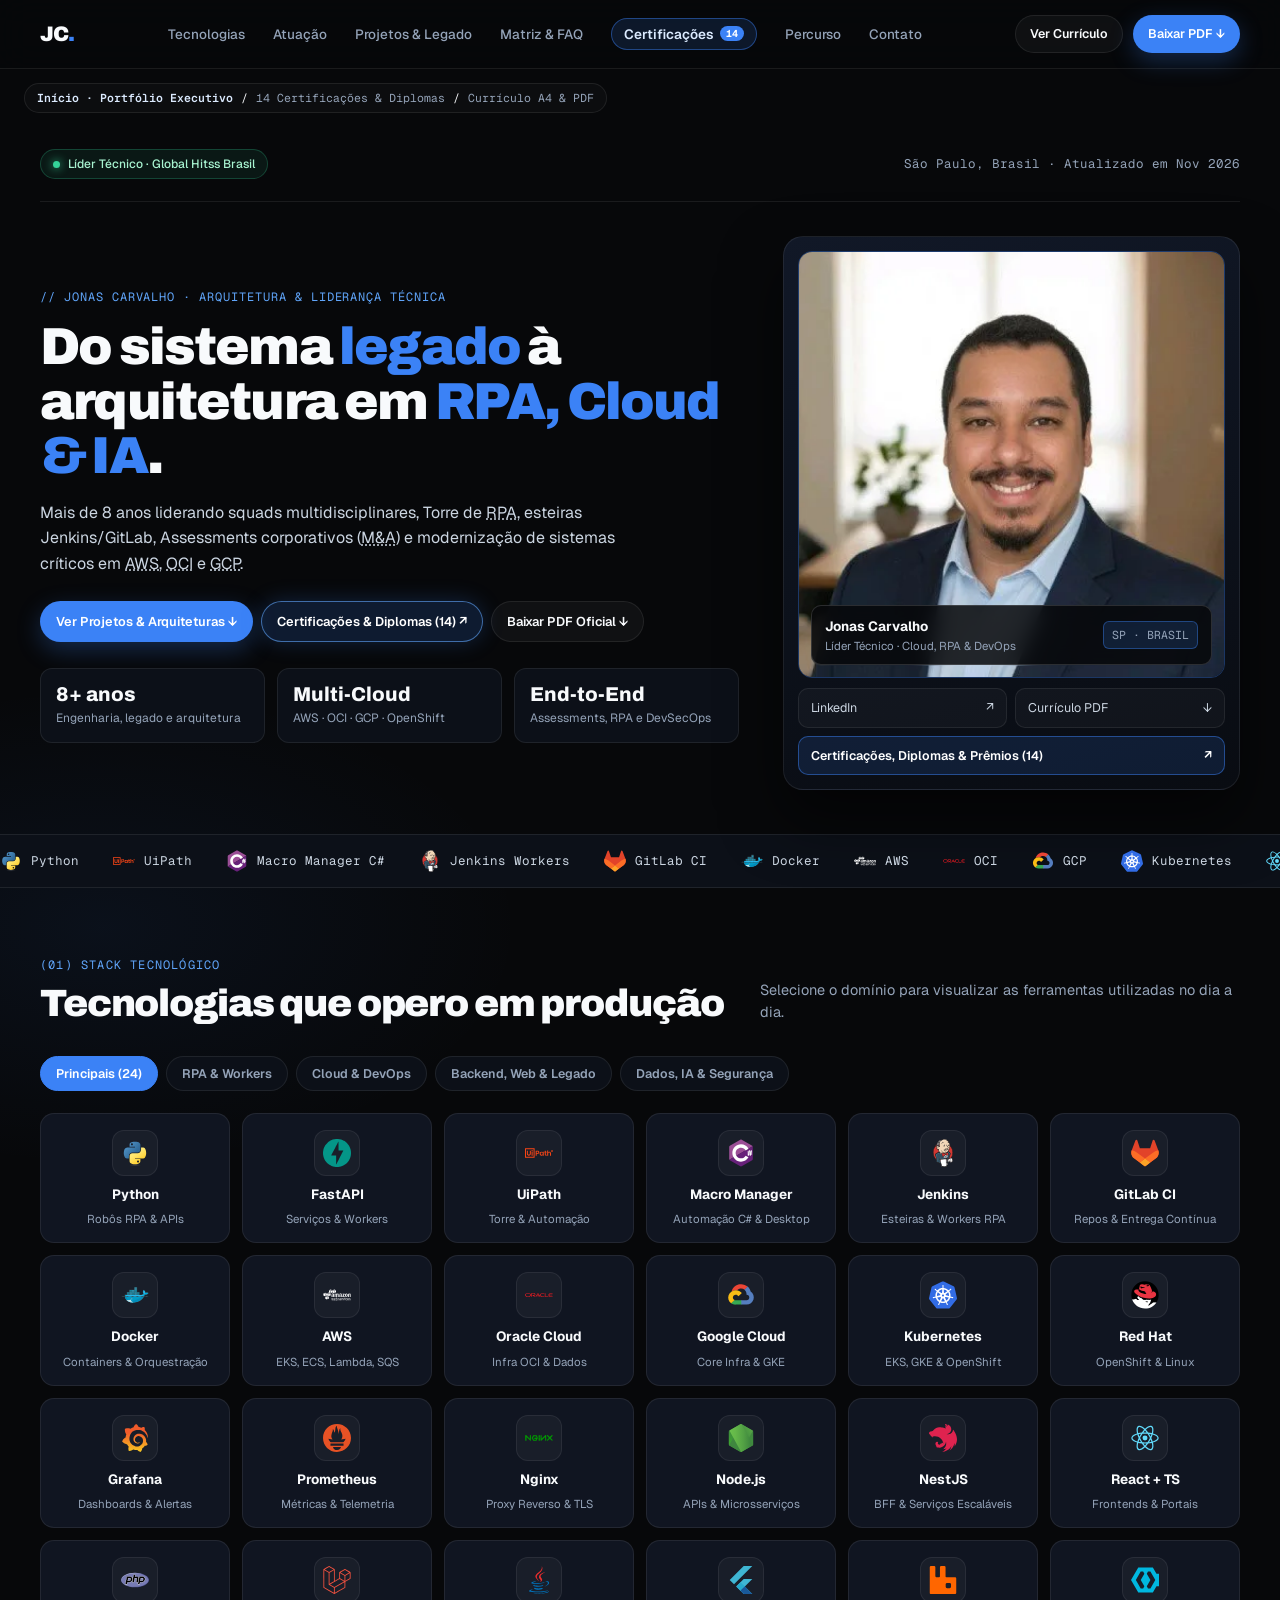
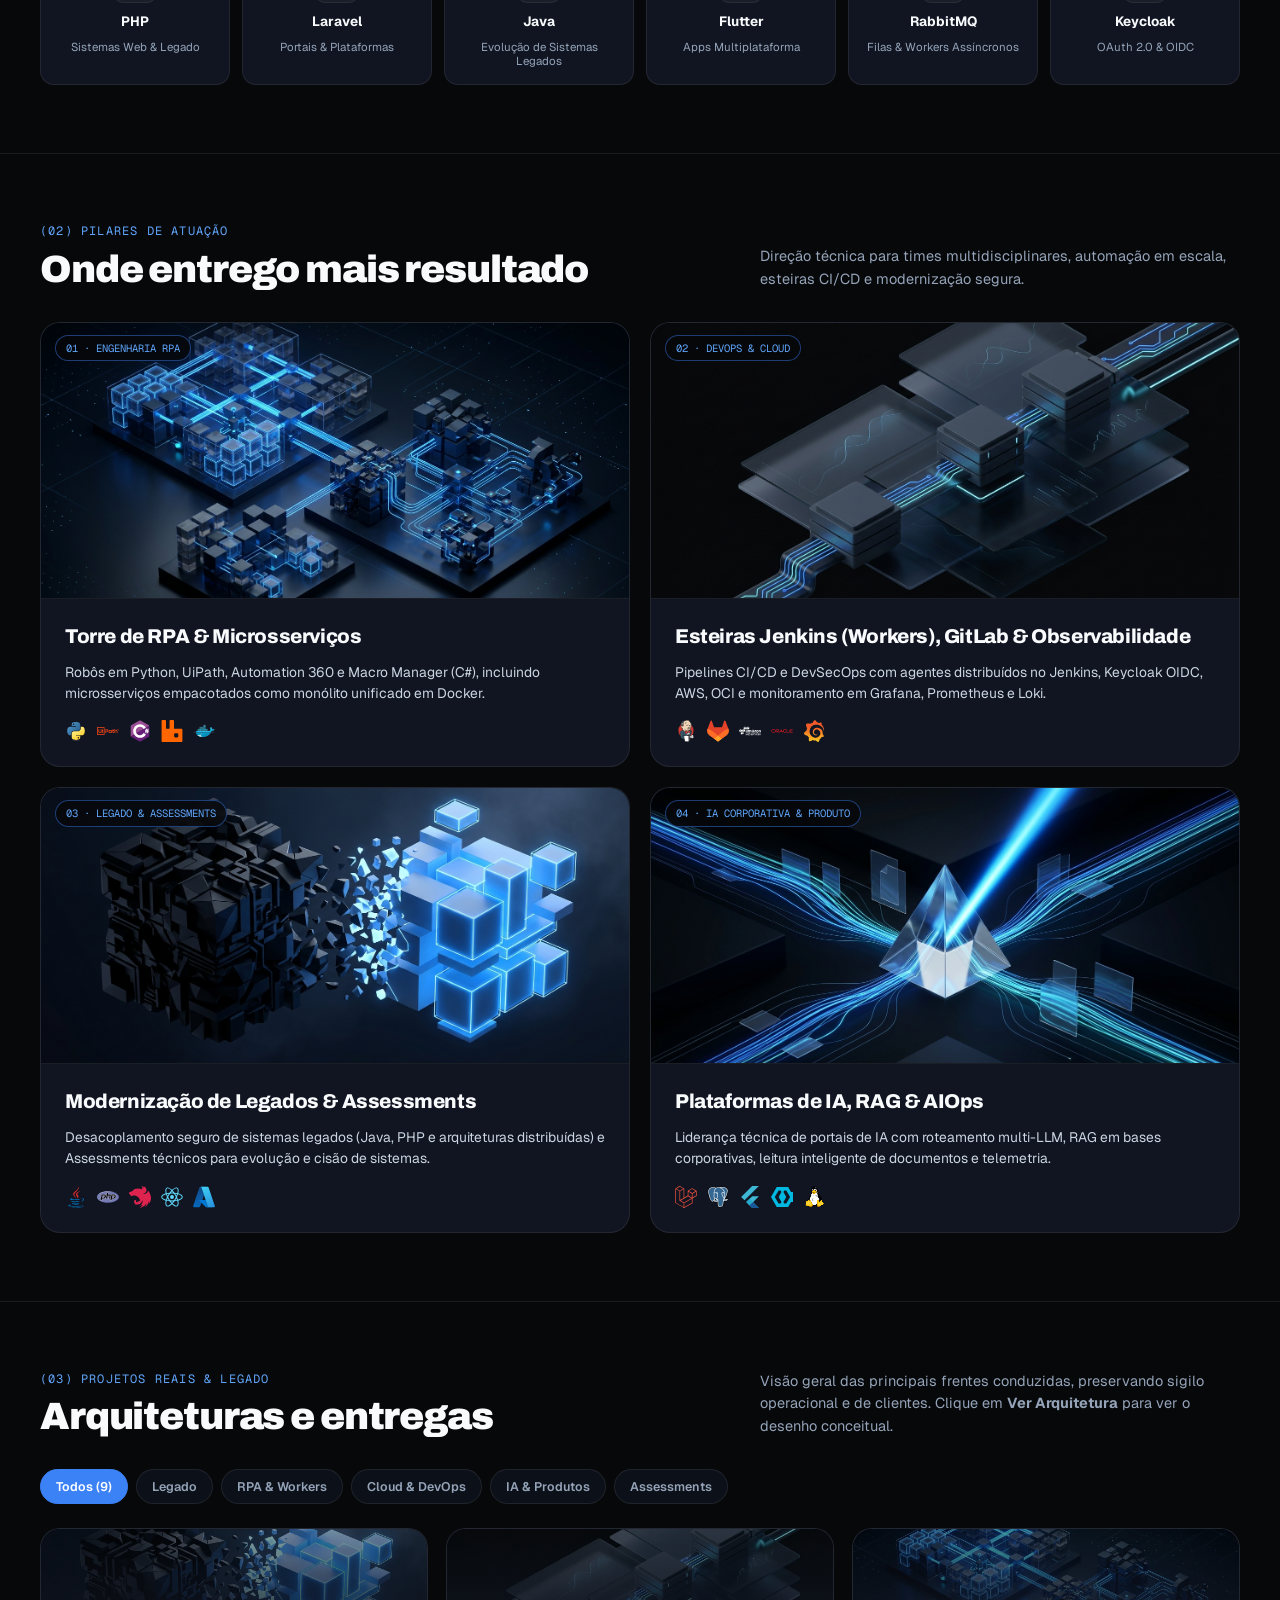
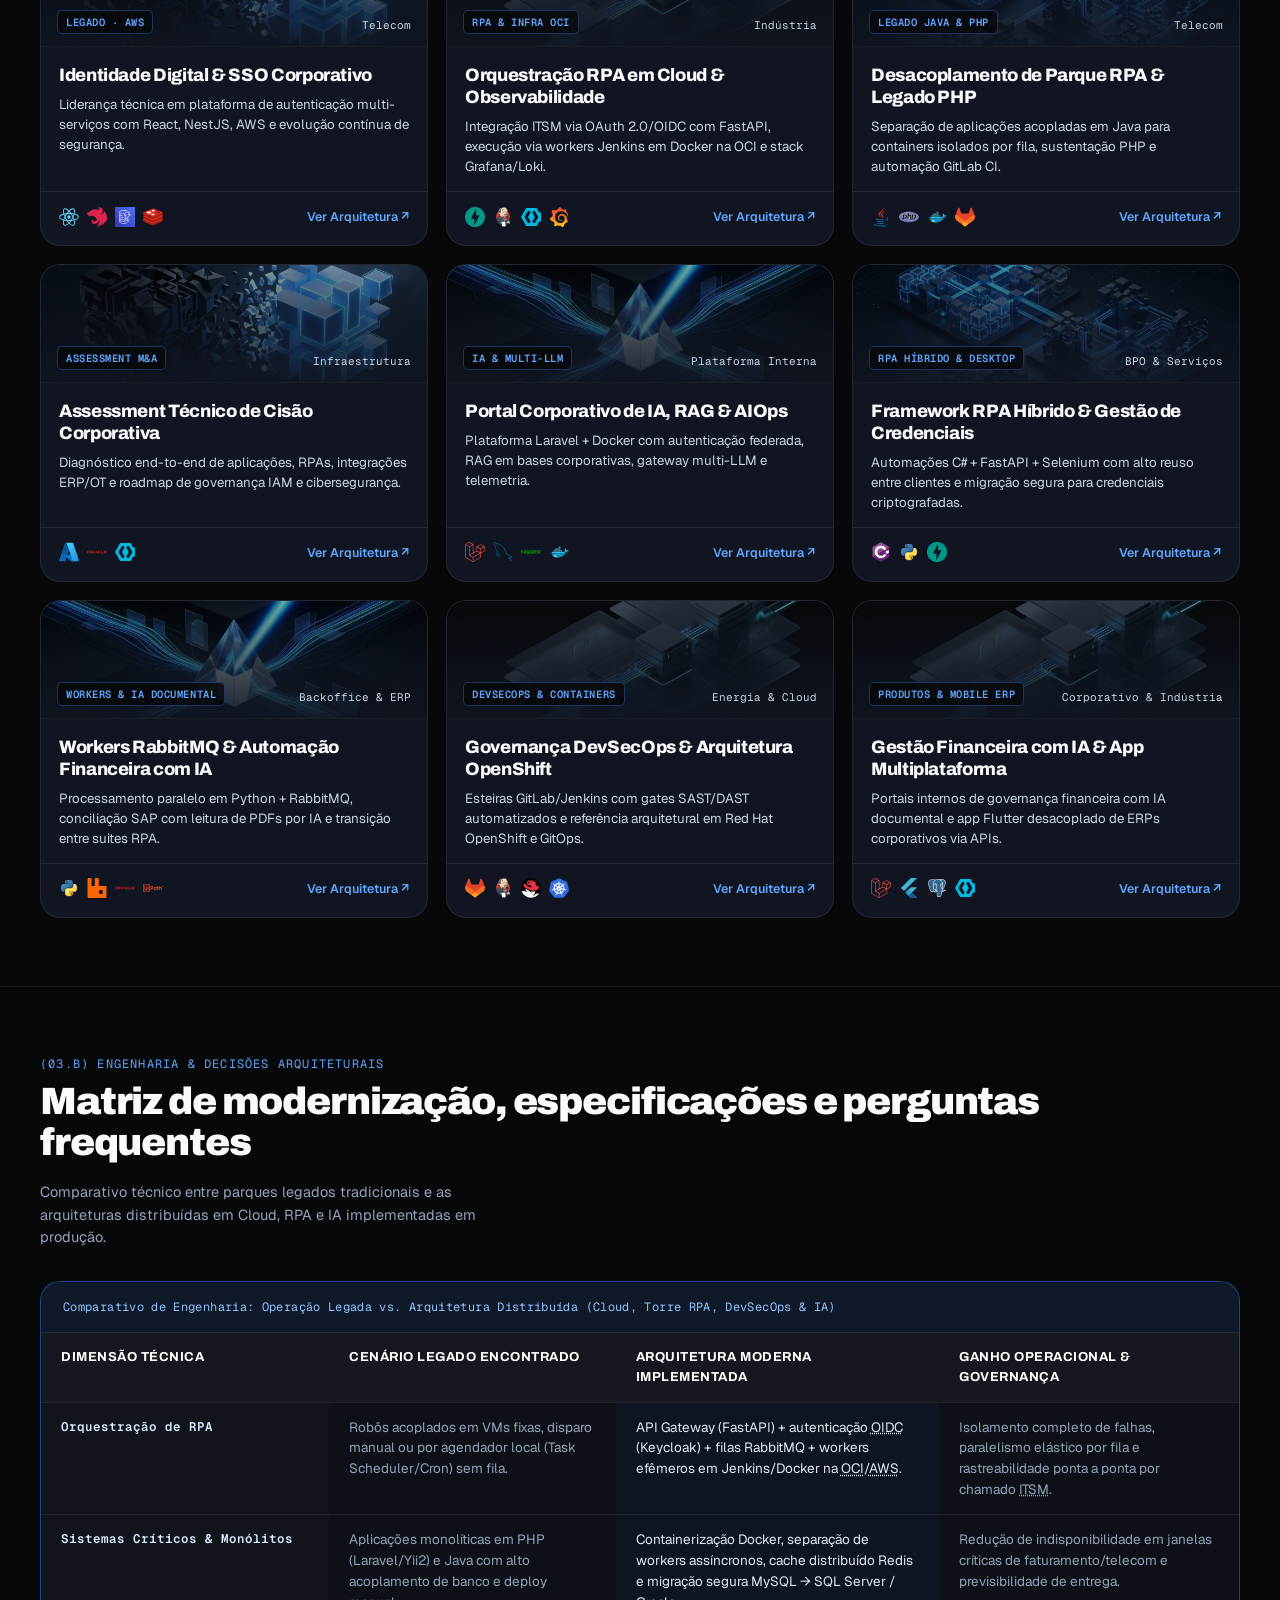
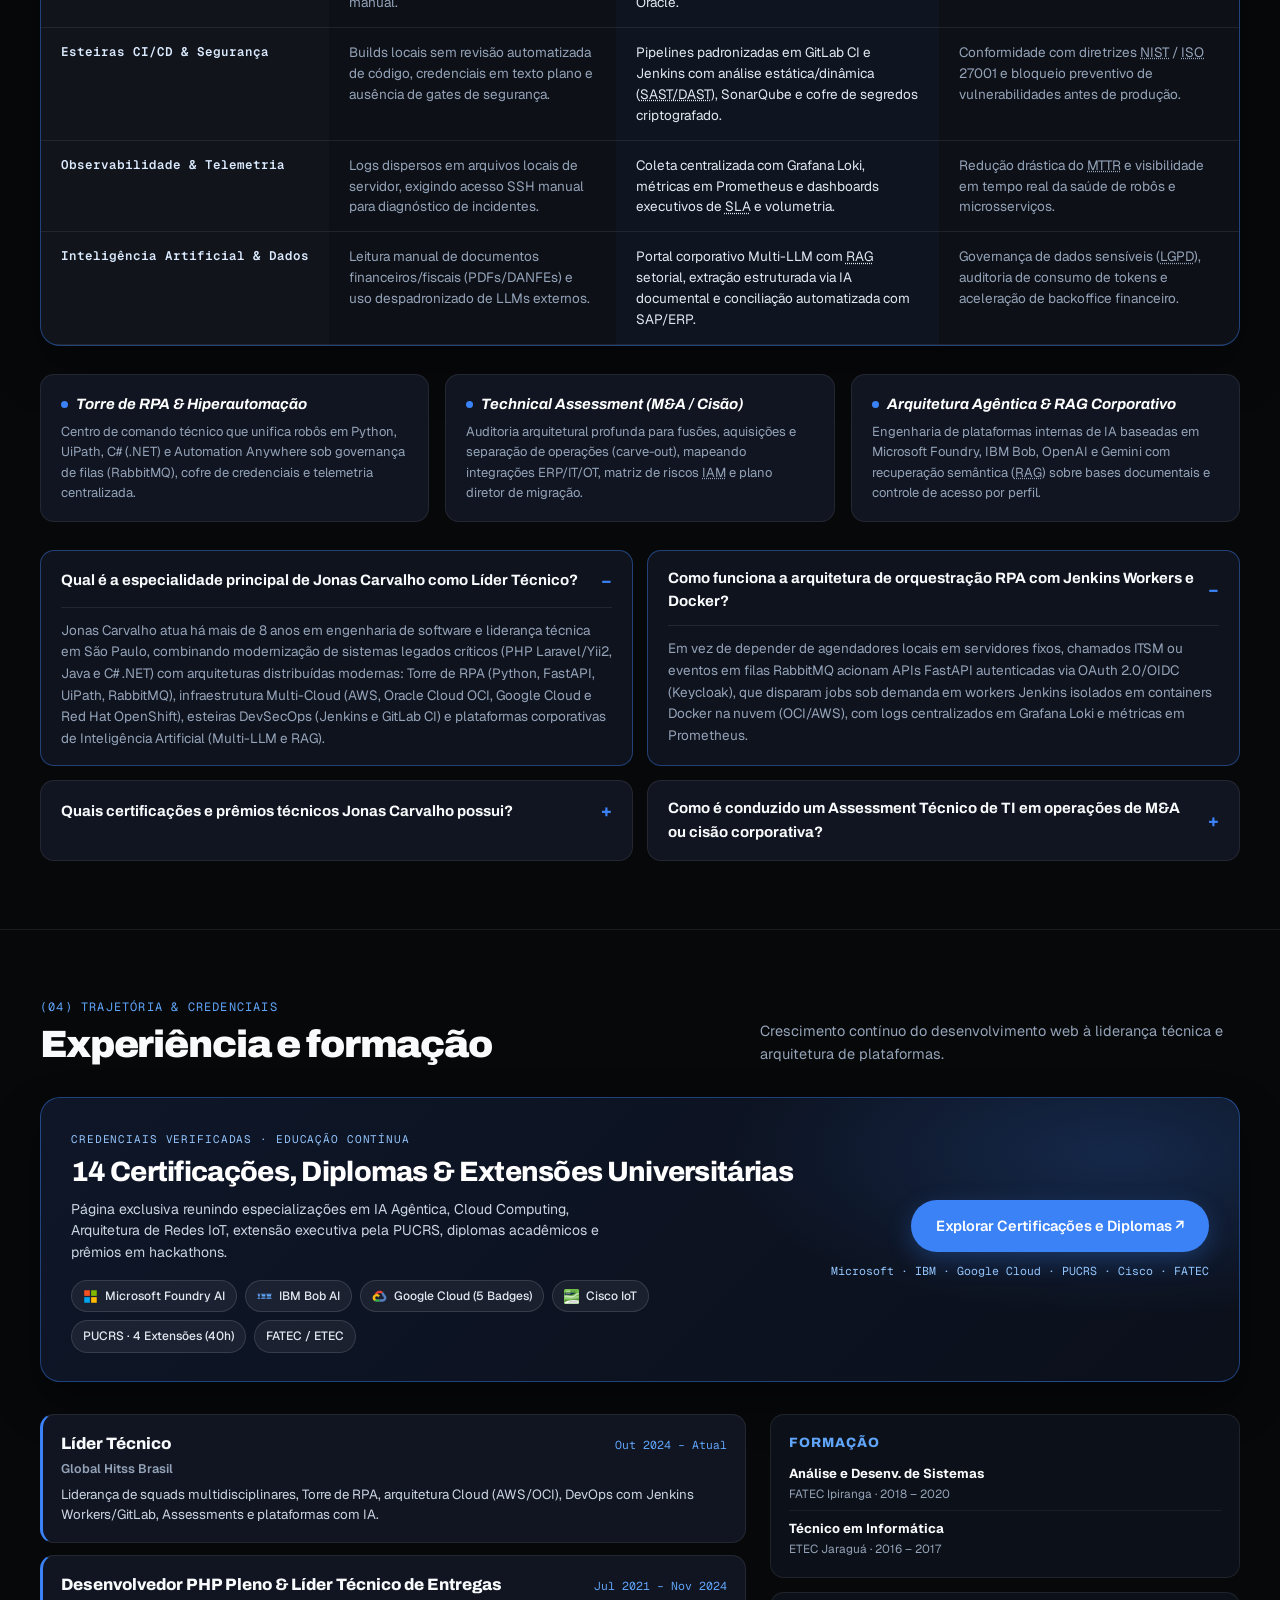
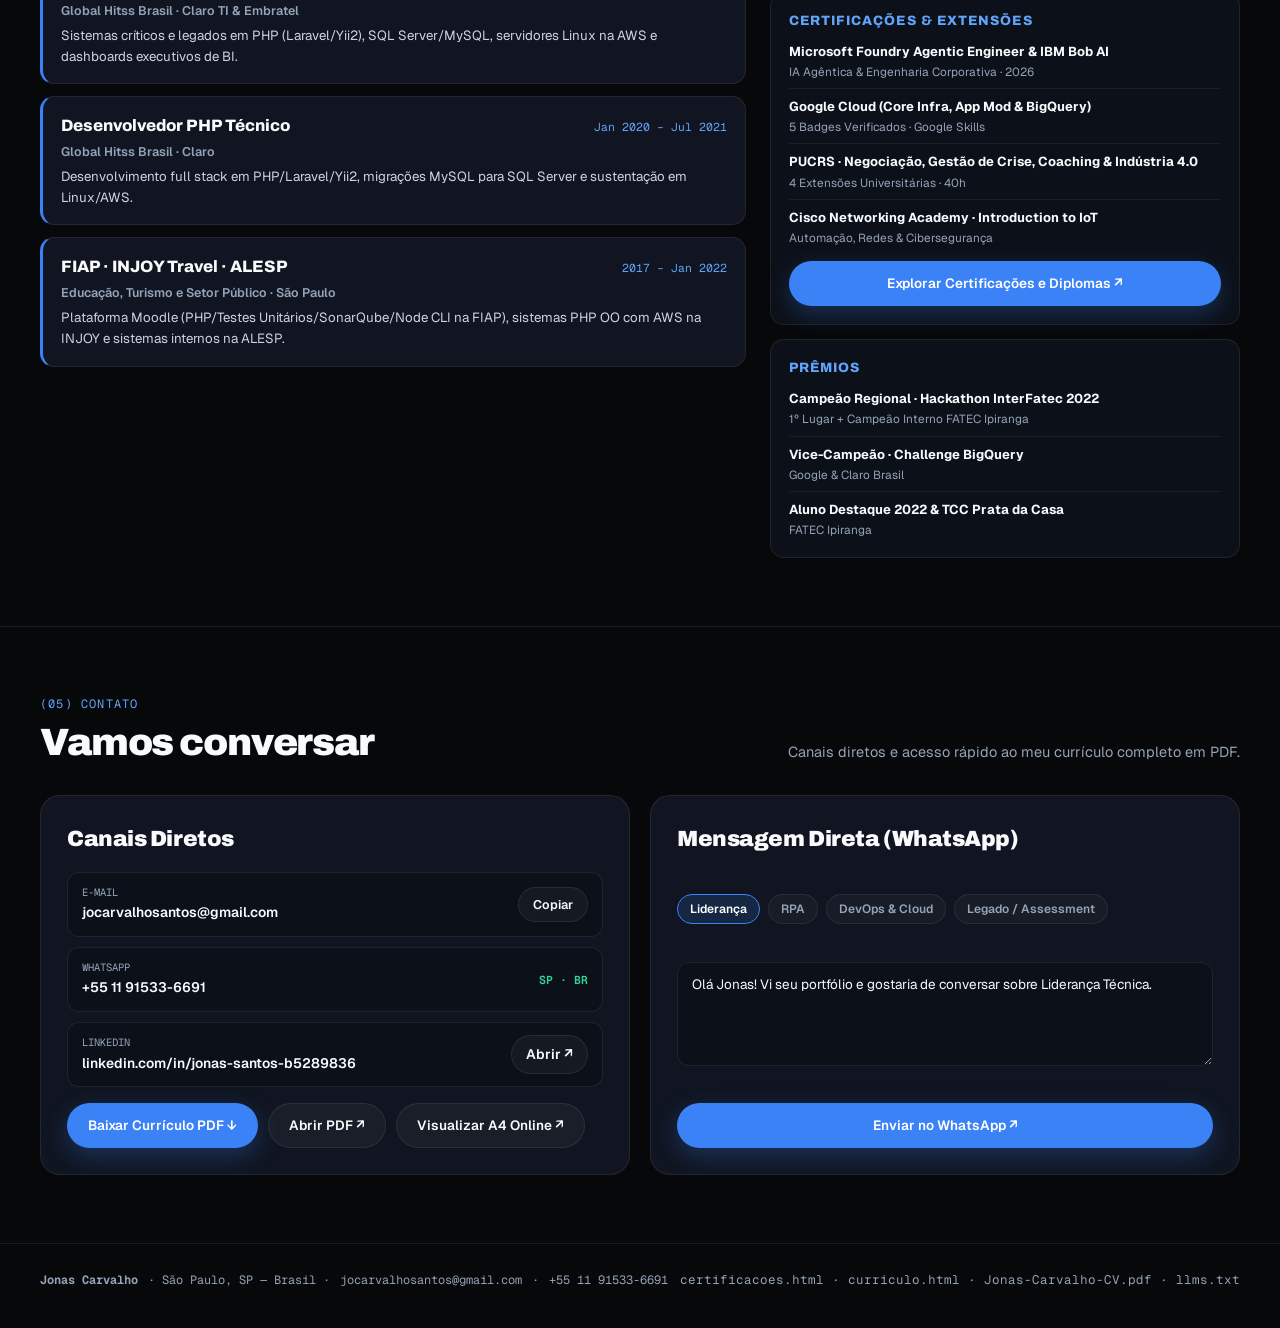
==== commit 694214ba: "fix: remove synthetic blockquote from index.html" ====
--- a/index.html
+++ b/index.html
@@ -314,7 +314,7 @@
         "dateModified": "2026-11-14T15:30:00-03:00",
         "speakable": {
           "@type": "SpeakableSpecification",
-          "cssSelector": [".hero-title", ".hero-lede", "#arquitetura-faq .section-title", ".exec-quote"]
+          "cssSelector": [".hero-title", ".hero-lede", "#arquitetura-faq .section-title"]
         }
       },
       {
@@ -1032,11 +1032,6 @@
         </div>
       </dl>
 
-      <blockquote class="exec-quote" cite="https://jonas.novashift.com.br/curriculo.html">
-        “Modernizar um ecossistema corporativo não significa descartar o legado da noite para o dia, mas sim desacoplar gargalos com segurança, instrumentar observabilidade real e construir pontes sólidas entre sistemas críticos, automação RPA e inteligência artificial.”
-        <footer>— <strong>Jonas Carvalho</strong>, Líder Técnico (<cite>Diretrizes de Arquitetura &amp; Engenharia Corporativa</cite>)</footer>
-      </blockquote>
-
       <!-- FAQ Nativo (<details> / <summary>) no DOM inicial -->
       <div class="faq-list" role="region" aria-label="Perguntas frequentes sobre atuação técnica e arquitetura">
         <details class="faq-item" open>
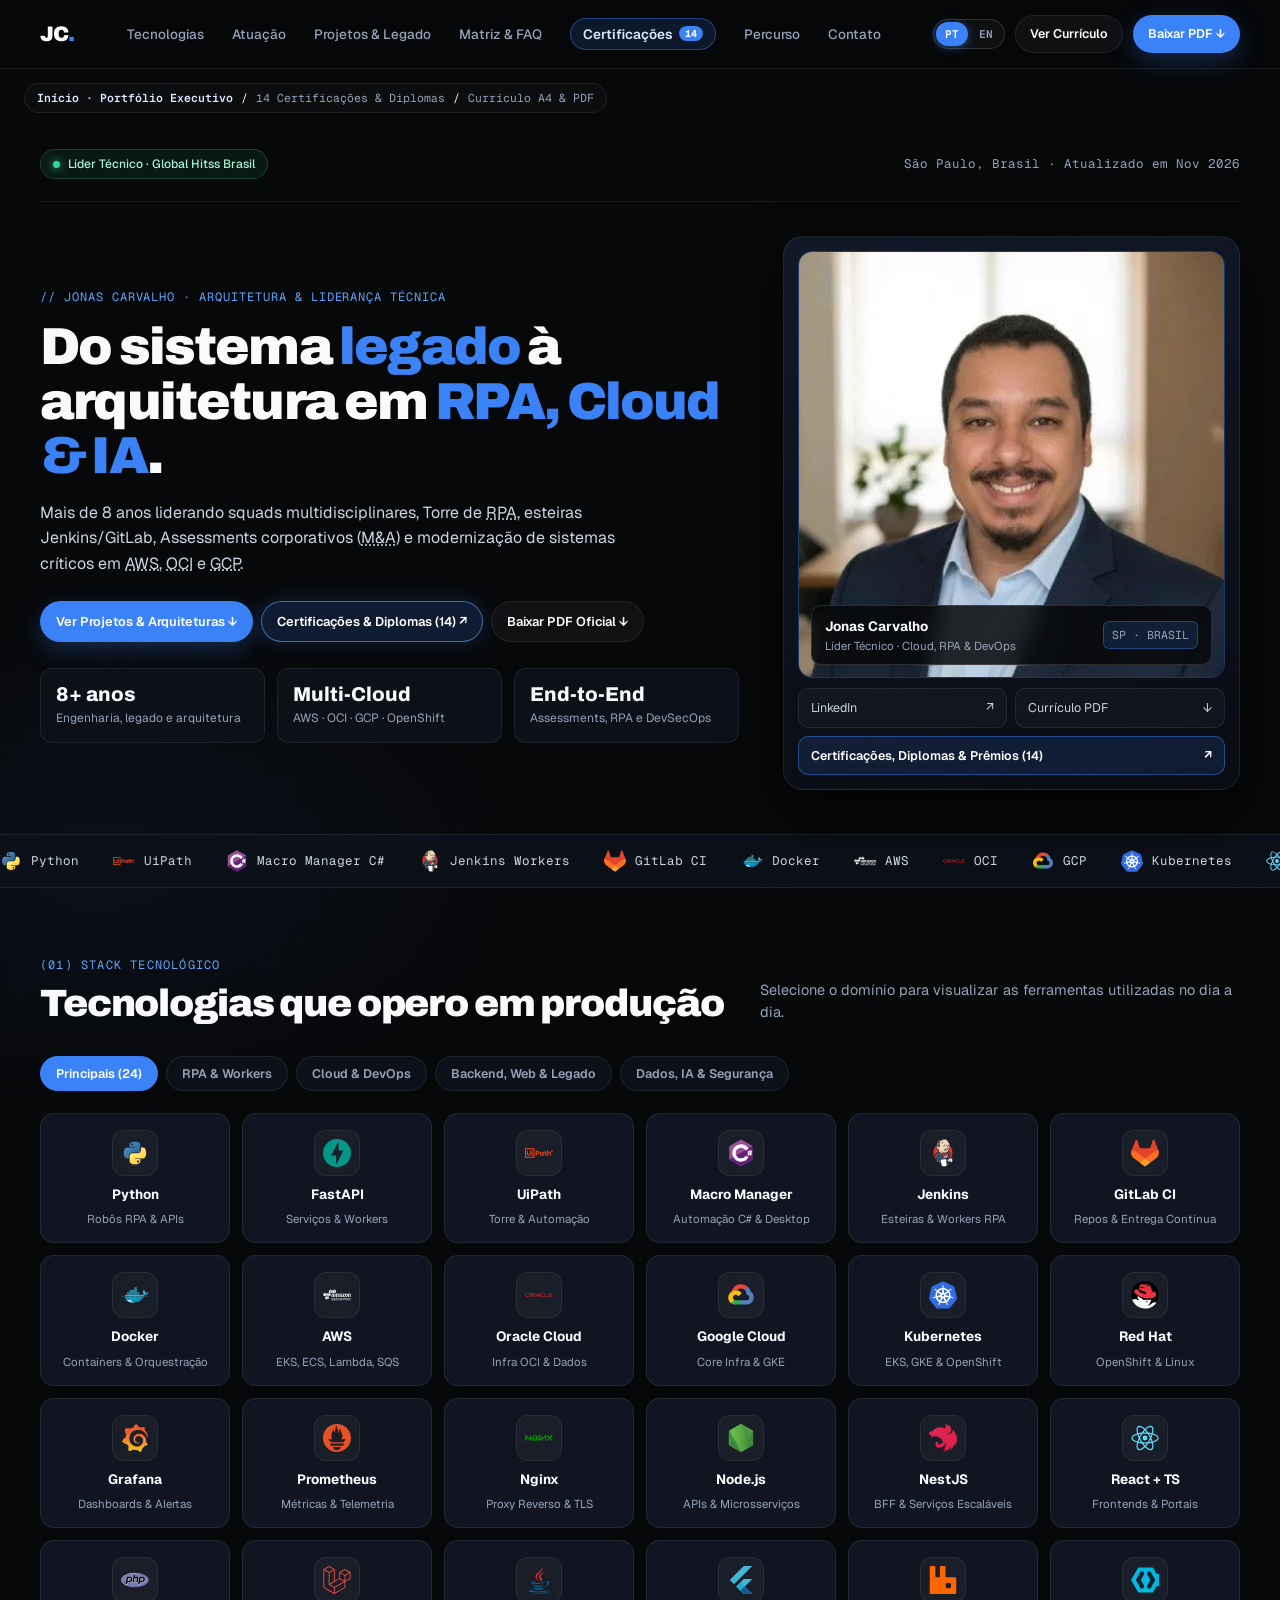
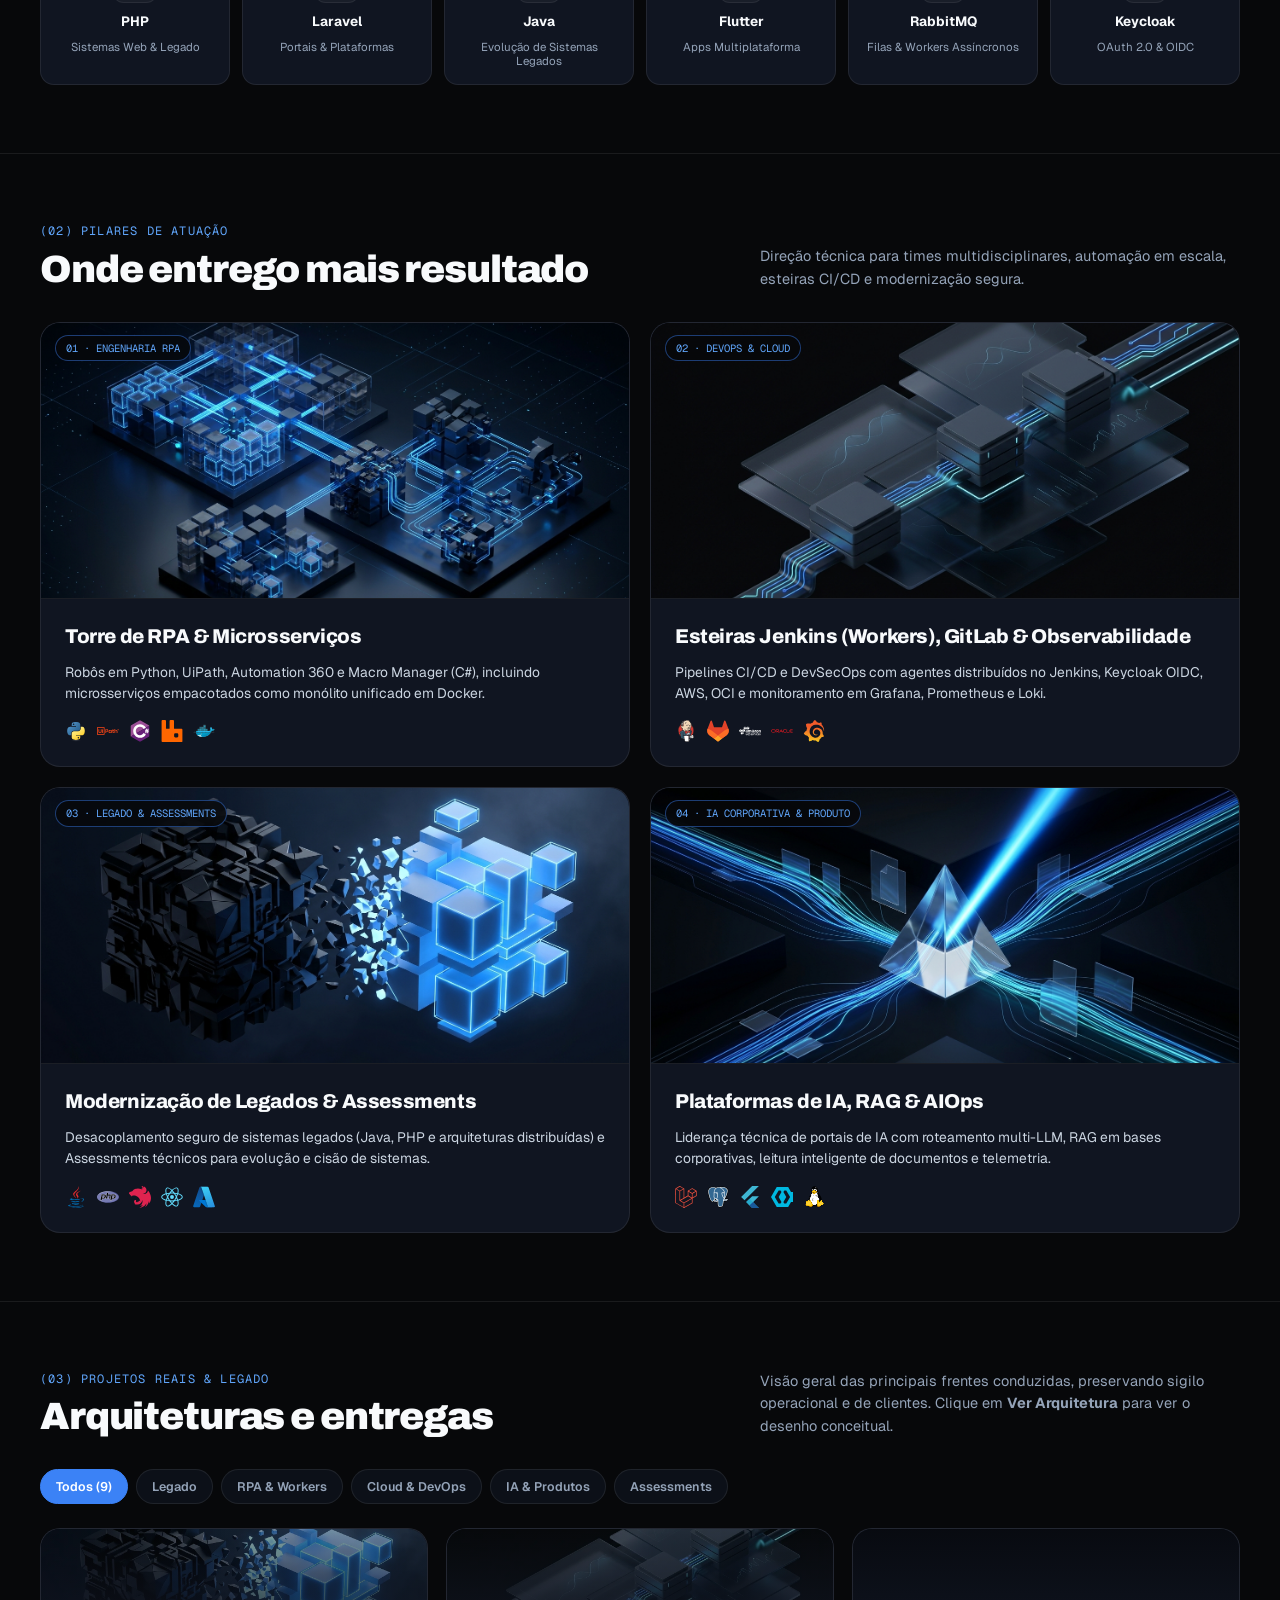
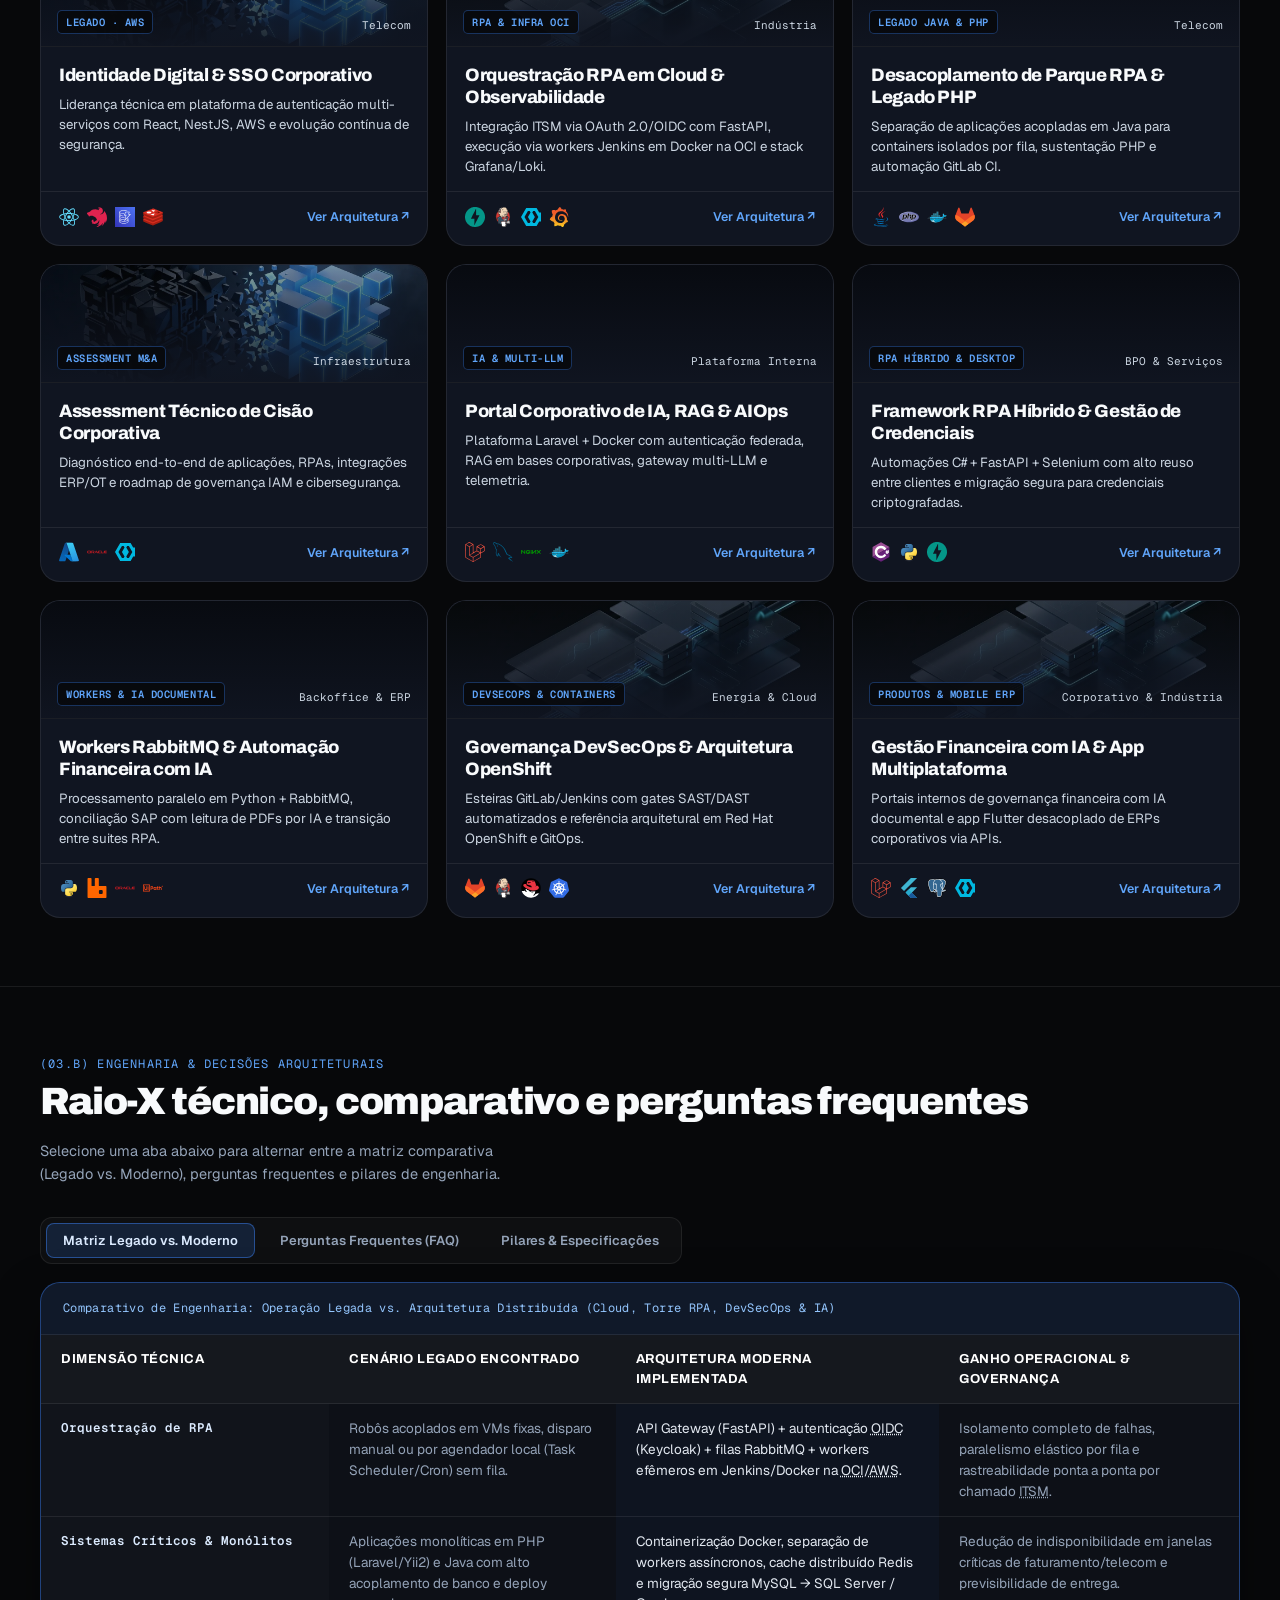
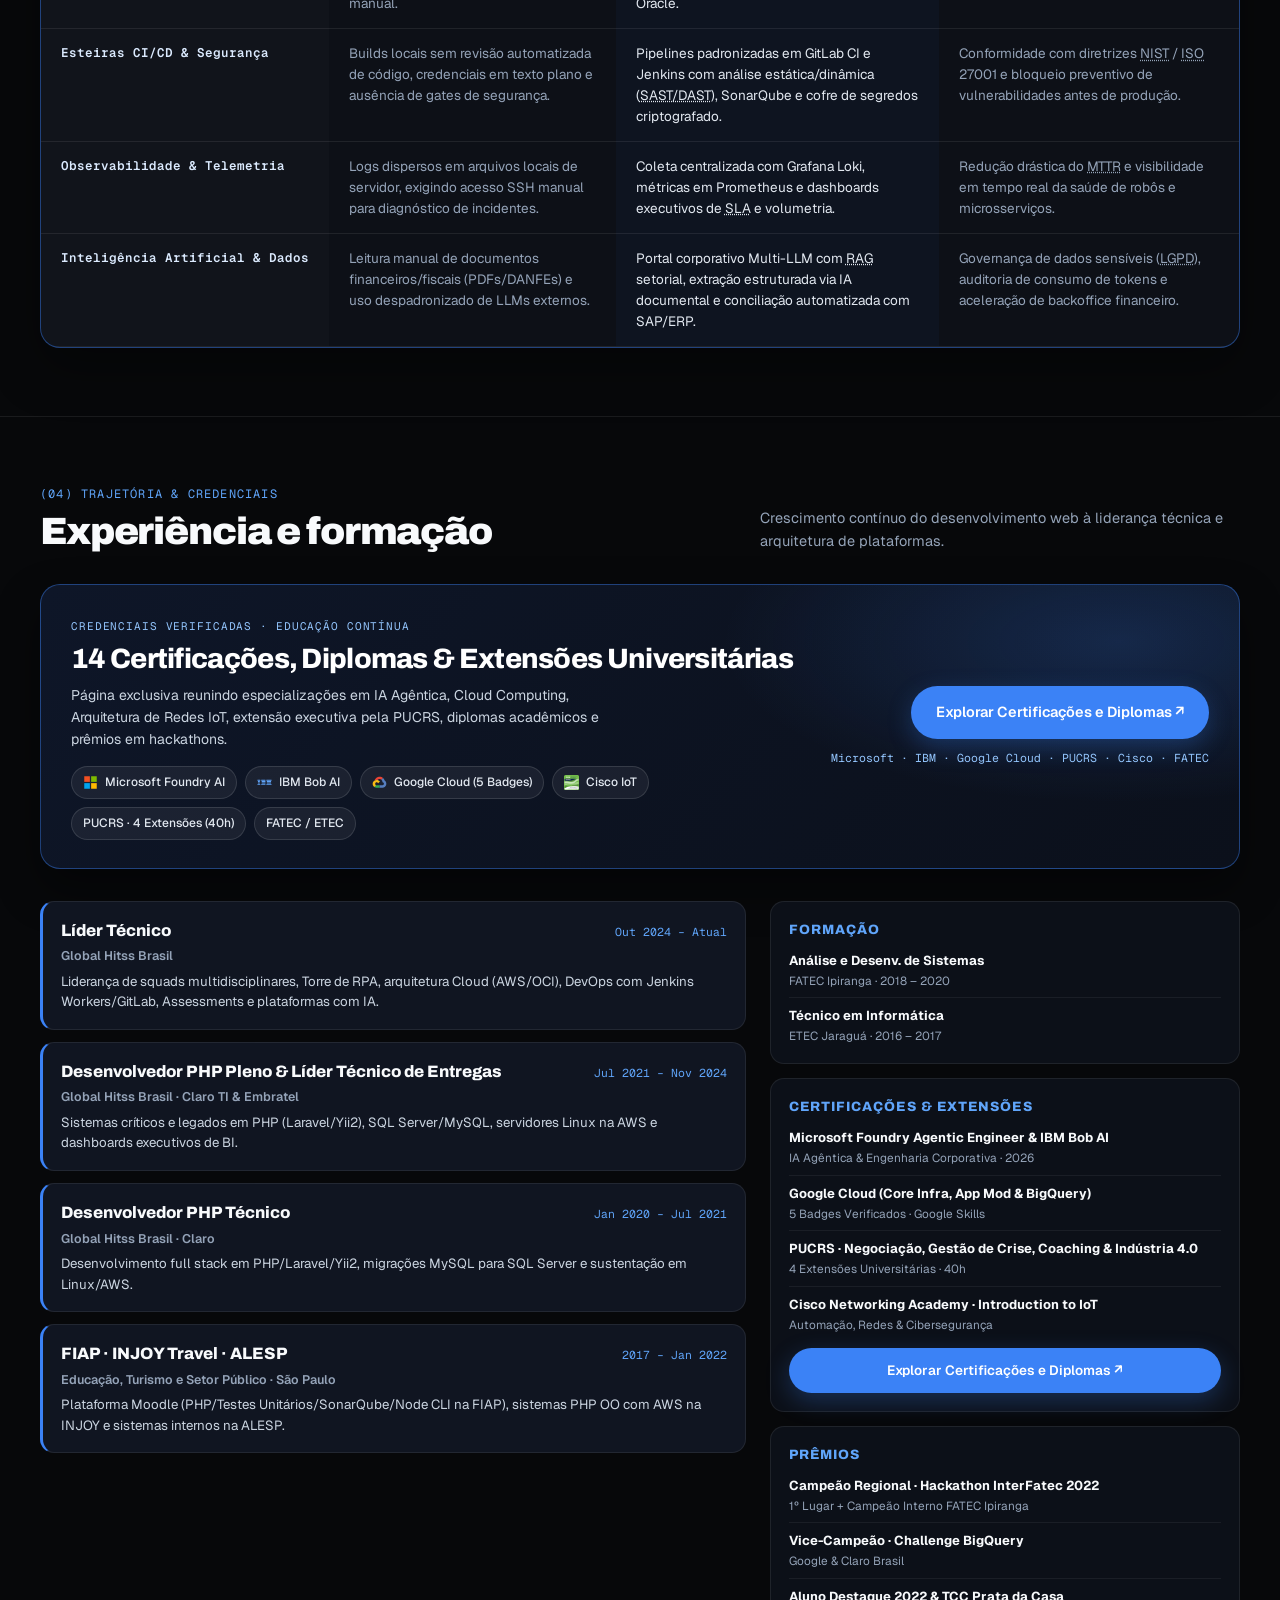
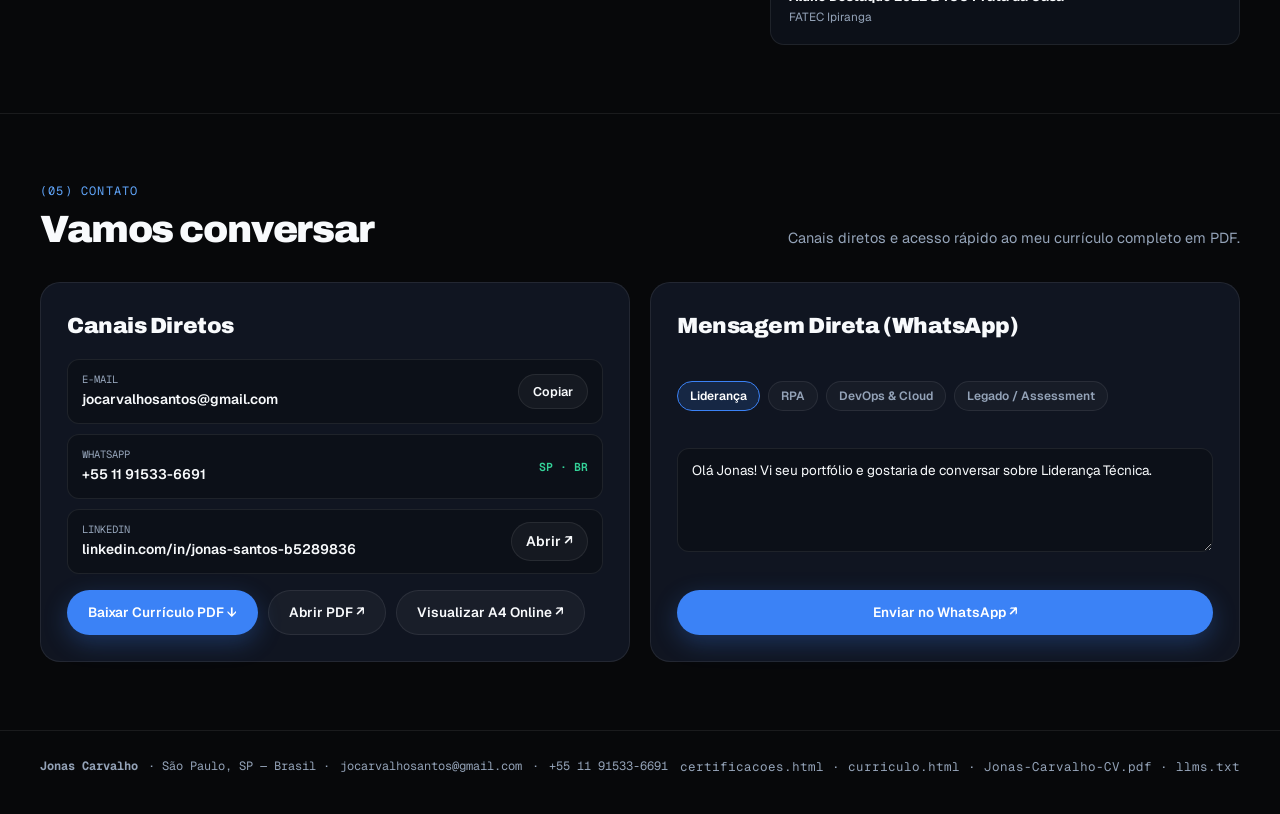
==== commit 8dcd336c: "feat: add visual architecture diagrams, LGPD certificate preview modal, PT/EN i18n + English resume " ====
--- a/index.html
+++ b/index.html
@@ -390,8 +390,12 @@
       </nav>
 
       <div class="nav-actions">
-        <a href="curriculo.html" class="btn btn-ghost btn-sm">Ver Currículo</a>
-        <a href="Jonas-Carvalho-CV.pdf" download="Jonas-Carvalho-CV.pdf" class="btn btn-primary btn-sm">Baixar PDF ↓</a>
+        <div class="lang-switch" role="group" aria-label="Idioma / Language">
+          <button type="button" class="lang-btn active" data-lang="pt">PT</button>
+          <button type="button" class="lang-btn" data-lang="en">EN</button>
+        </div>
+        <a href="curriculo.html" id="navViewCvBtn" class="btn btn-ghost btn-sm">Ver Currículo</a>
+        <a href="Jonas-Carvalho-CV.pdf" id="navDownloadPdfBtn" download="Jonas-Carvalho-CV.pdf" class="btn btn-primary btn-sm">Baixar PDF ↓</a>
         <button type="button" class="nav-toggle" id="navToggle" aria-label="Abrir menu" aria-expanded="false">☰</button>
       </div>
     </div>
@@ -961,15 +965,22 @@
     <div class="container">
       <div class="section-header">
         <div>
-          <span class="section-kicker">(03.B) Engenharia &amp; Decisões Arquiteturais</span>
-          <h2 class="section-title" id="geo-heading">Matriz de modernização, especificações e perguntas frequentes</h2>
-        </div>
-        <p class="section-sub">
-          Comparativo técnico entre parques legados tradicionais e as arquiteturas distribuídas em Cloud, RPA e IA implementadas em produção.
+          <span class="section-kicker" id="geoKicker">(03.B) Engenharia &amp; Decisões Arquiteturais</span>
+          <h2 class="section-title" id="geo-heading">Raio-X técnico, comparativo e perguntas frequentes</h2>
+        </div>
+        <p class="section-sub" id="geoSub">
+          Selecione uma aba abaixo para alternar entre a matriz comparativa (Legado vs. Moderno), perguntas frequentes e pilares de engenharia.
         </p>
       </div>
 
-      <!-- Tabela Semântica Comparativa -->
+      <div class="geo-tabs" role="tablist" aria-label="Visões de arquitetura e FAQ">
+        <button type="button" class="geo-tab-btn active" role="tab" aria-selected="true" data-geotab="matrix" id="geoTabMatrix">Matriz Legado vs. Moderno</button>
+        <button type="button" class="geo-tab-btn" role="tab" aria-selected="false" data-geotab="faq" id="geoTabFaq">Perguntas Frequentes (FAQ)</button>
+        <button type="button" class="geo-tab-btn" role="tab" aria-selected="false" data-geotab="pillars" id="geoTabPillars">Pilares &amp; Especificações</button>
+      </div>
+
+      <!-- ABA 1: Tabela Semântica Comparativa -->
+      <div class="geo-tab-panel active" data-geopanel="matrix">
       <div class="arch-table-wrap">
         <table class="arch-table">
           <caption>Comparativo de Engenharia: Operação Legada vs. Arquitetura Distribuída (Cloud, Torre RPA, DevSecOps &amp; IA)</caption>
@@ -1015,8 +1026,10 @@
           </tbody>
         </table>
       </div>
-
-      <!-- Glossário / Especificações Técnicas (<dl>) -->
+      </div>
+
+      <!-- ABA 3: Glossário / Especificações Técnicas (<dl>) -->
+      <div class="geo-tab-panel" data-geopanel="pillars">
       <dl class="tech-glossary" aria-label="Especificações e pilares técnicos">
         <div class="glossary-card">
           <dt><dfn>Torre de RPA &amp; Hiperautomação</dfn></dt>
@@ -1031,8 +1044,10 @@
           <dd>Engenharia de plataformas internas de IA baseadas em <span translate="no">Microsoft Foundry, IBM Bob, OpenAI e Gemini</span> com recuperação semântica (<abbr title="Retrieval-Augmented Generation">RAG</abbr>) sobre bases documentais e controle de acesso por perfil.</dd>
         </div>
       </dl>
-
-      <!-- FAQ Nativo (<details> / <summary>) no DOM inicial -->
+      </div>
+
+      <!-- ABA 2: FAQ Nativo (<details> / <summary>) no DOM inicial -->
+      <div class="geo-tab-panel" data-geopanel="faq">
       <div class="faq-list" role="region" aria-label="Perguntas frequentes sobre atuação técnica e arquitetura">
         <details class="faq-item" open>
           <summary>Qual é a especialidade principal de Jonas Carvalho como Líder Técnico?</summary>
@@ -1061,6 +1076,7 @@
             O processo de Assessment Técnico (Technical Due Diligence) avalia de ponta a ponta o parque de aplicações, bancos de dados, automações RPA, integrações com ERPs (<span translate="no">SAP/Oracle</span>) e redes industriais (IT/OT), mapeando riscos de segurança IAM (alinhados ao <span translate="no">NIST</span> e <span translate="no">ISO 27001</span>), dependências de licenciamento e dívida técnica para entregar um roadmap executivo de transição sem indisponibilidade operacional.
           </div>
         </details>
+      </div>
       </div>
     </div>
   </section>
@@ -1266,7 +1282,11 @@
         <button type="button" class="modal-close" id="modalClose" aria-label="Fechar janela">✕</button>
       </div>
       <div class="modal-block">
-        <h4>Contexto</h4>
+        <h4 id="modalDiagramHeading">Fluxo Visual da Arquitetura</h4>
+        <div class="arch-diagram-box" id="modalDiagram"></div>
+      </div>
+      <div class="modal-block">
+        <h4 id="modalContextHeading">Contexto</h4>
         <p id="modalContext"></p>
       </div>
       <div class="modal-block">
--- a/styles.css
+++ b/styles.css
@@ -1667,3 +1667,165 @@
     grid-template-columns: 1fr;
   }
 }
+
+/* ============================================================
+   LANGUAGE SWITCHER (PT | EN)
+   ============================================================ */
+.lang-switch {
+  display: inline-flex;
+  align-items: center;
+  background: rgba(255, 255, 255, 0.04);
+  border: 1px solid rgba(255, 255, 255, 0.14);
+  border-radius: 999px;
+  padding: 2px;
+  gap: 2px;
+}
+
+.lang-btn {
+  appearance: none;
+  border: 0;
+  background: transparent;
+  color: var(--text-muted);
+  font-family: "Geist Mono", monospace;
+  font-size: 11px;
+  font-weight: 600;
+  padding: 5px 9px;
+  border-radius: 999px;
+  cursor: pointer;
+  transition: all 0.18s ease;
+}
+
+.lang-btn:hover {
+  color: #ffffff;
+}
+
+.lang-btn.active {
+  background: var(--accent);
+  color: #ffffff;
+  box-shadow: 0 2px 10px rgba(59, 130, 246, 0.45);
+}
+
+/* ============================================================
+   COMPACT GEO TABS (TABELA / FAQ / PILARES)
+   ============================================================ */
+.geo-tabs {
+  display: inline-flex;
+  flex-wrap: wrap;
+  gap: 8px;
+  padding: 5px;
+  border-radius: 12px;
+  background: rgba(255, 255, 255, 0.03);
+  border: 1px solid var(--border);
+  margin-bottom: 18px;
+}
+
+.geo-tab-btn {
+  appearance: none;
+  border: 1px solid transparent;
+  background: transparent;
+  color: var(--text-muted);
+  font-family: "Geist", sans-serif;
+  font-size: 13px;
+  font-weight: 600;
+  padding: 8px 16px;
+  border-radius: 8px;
+  cursor: pointer;
+  transition: all 0.18s ease;
+}
+
+.geo-tab-btn:hover {
+  color: #ffffff;
+  background: rgba(255, 255, 255, 0.04);
+}
+
+.geo-tab-btn.active {
+  background: rgba(59, 130, 246, 0.16);
+  border-color: rgba(59, 130, 246, 0.48);
+  color: #dbeafe;
+}
+
+.geo-tab-panel {
+  display: none;
+}
+
+.geo-tab-panel.active {
+  display: block;
+}
+
+.geo-tab-panel .arch-table-wrap,
+.geo-tab-panel .tech-glossary,
+.geo-tab-panel .faq-list {
+  margin-top: 0;
+}
+
+/* ============================================================
+   MODAL VISUAL ARCHITECTURE DIAGRAM (SVG + PIPELINE)
+   ============================================================ */
+.arch-diagram-box {
+  background:
+    radial-gradient(circle at 85% 20%, rgba(59, 130, 246, 0.14), transparent 55%),
+    rgba(7, 9, 14, 0.85);
+  border: 1px solid rgba(59, 130, 246, 0.32);
+  border-radius: 12px;
+  padding: 16px;
+  margin-top: 8px;
+}
+
+.arch-flow {
+  display: grid;
+  grid-template-columns: repeat(auto-fit, minmax(125px, 1fr));
+  gap: 10px;
+  align-items: stretch;
+}
+
+.arch-node {
+  position: relative;
+  background: rgba(18, 24, 38, 0.92);
+  border: 1px solid rgba(255, 255, 255, 0.12);
+  border-top: 2.5px solid var(--accent);
+  border-radius: 10px;
+  padding: 10px 11px;
+  display: flex;
+  flex-direction: column;
+  justify-content: space-between;
+  gap: 5px;
+}
+
+.arch-node-head {
+  display: flex;
+  align-items: center;
+  justify-content: space-between;
+  gap: 6px;
+}
+
+.arch-node-step {
+  font-family: "Geist Mono", monospace;
+  font-size: 10px;
+  font-weight: 600;
+  color: #60a5fa;
+  background: rgba(59, 130, 246, 0.14);
+  padding: 2px 6px;
+  border-radius: 4px;
+}
+
+.arch-node-arrow {
+  color: #3b82f6;
+  font-family: "Geist Mono", monospace;
+  font-size: 12px;
+  font-weight: 700;
+}
+
+.arch-node-title {
+  font-family: "Archivo", sans-serif;
+  font-size: 12.5px;
+  font-weight: 800;
+  color: #f8fafc;
+  line-height: 1.25;
+}
+
+.arch-node-sub {
+  font-family: "Geist Mono", monospace;
+  font-size: 10.5px;
+  color: #94a3b8;
+  line-height: 1.3;
+}
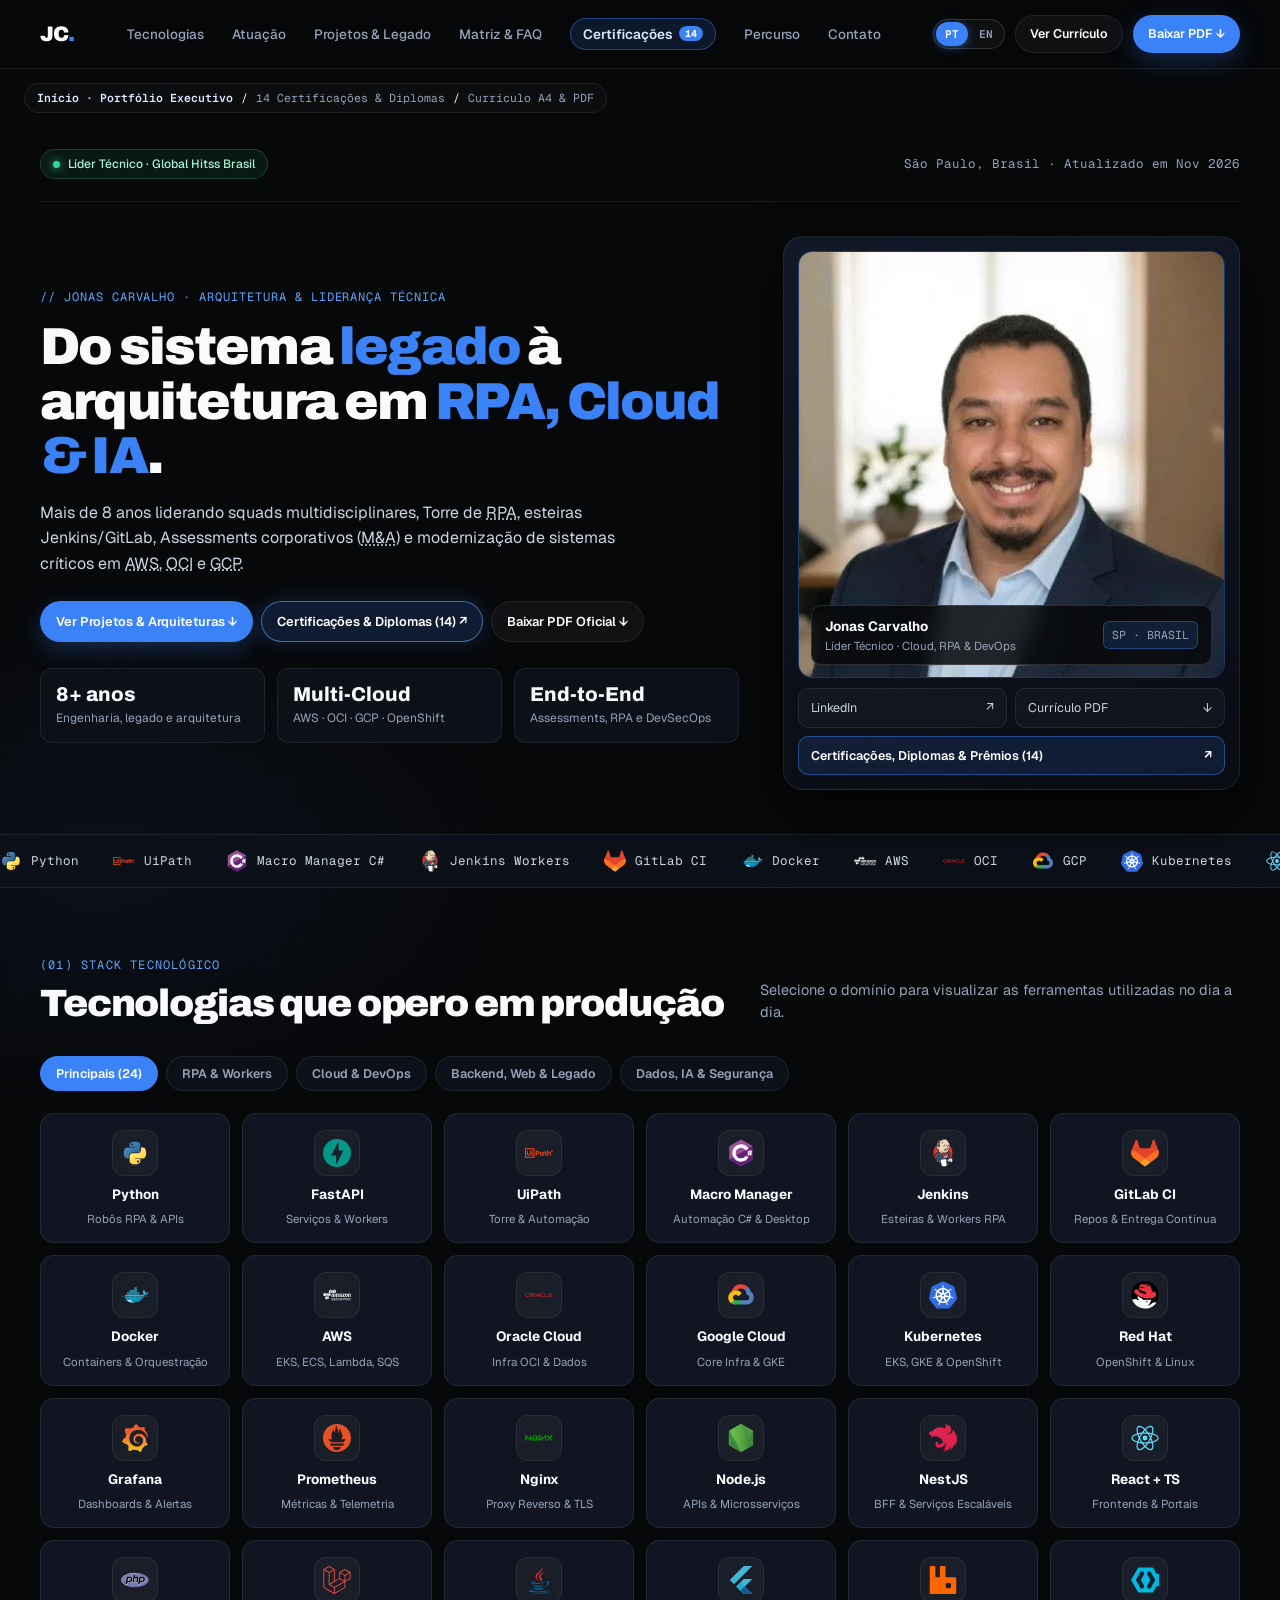
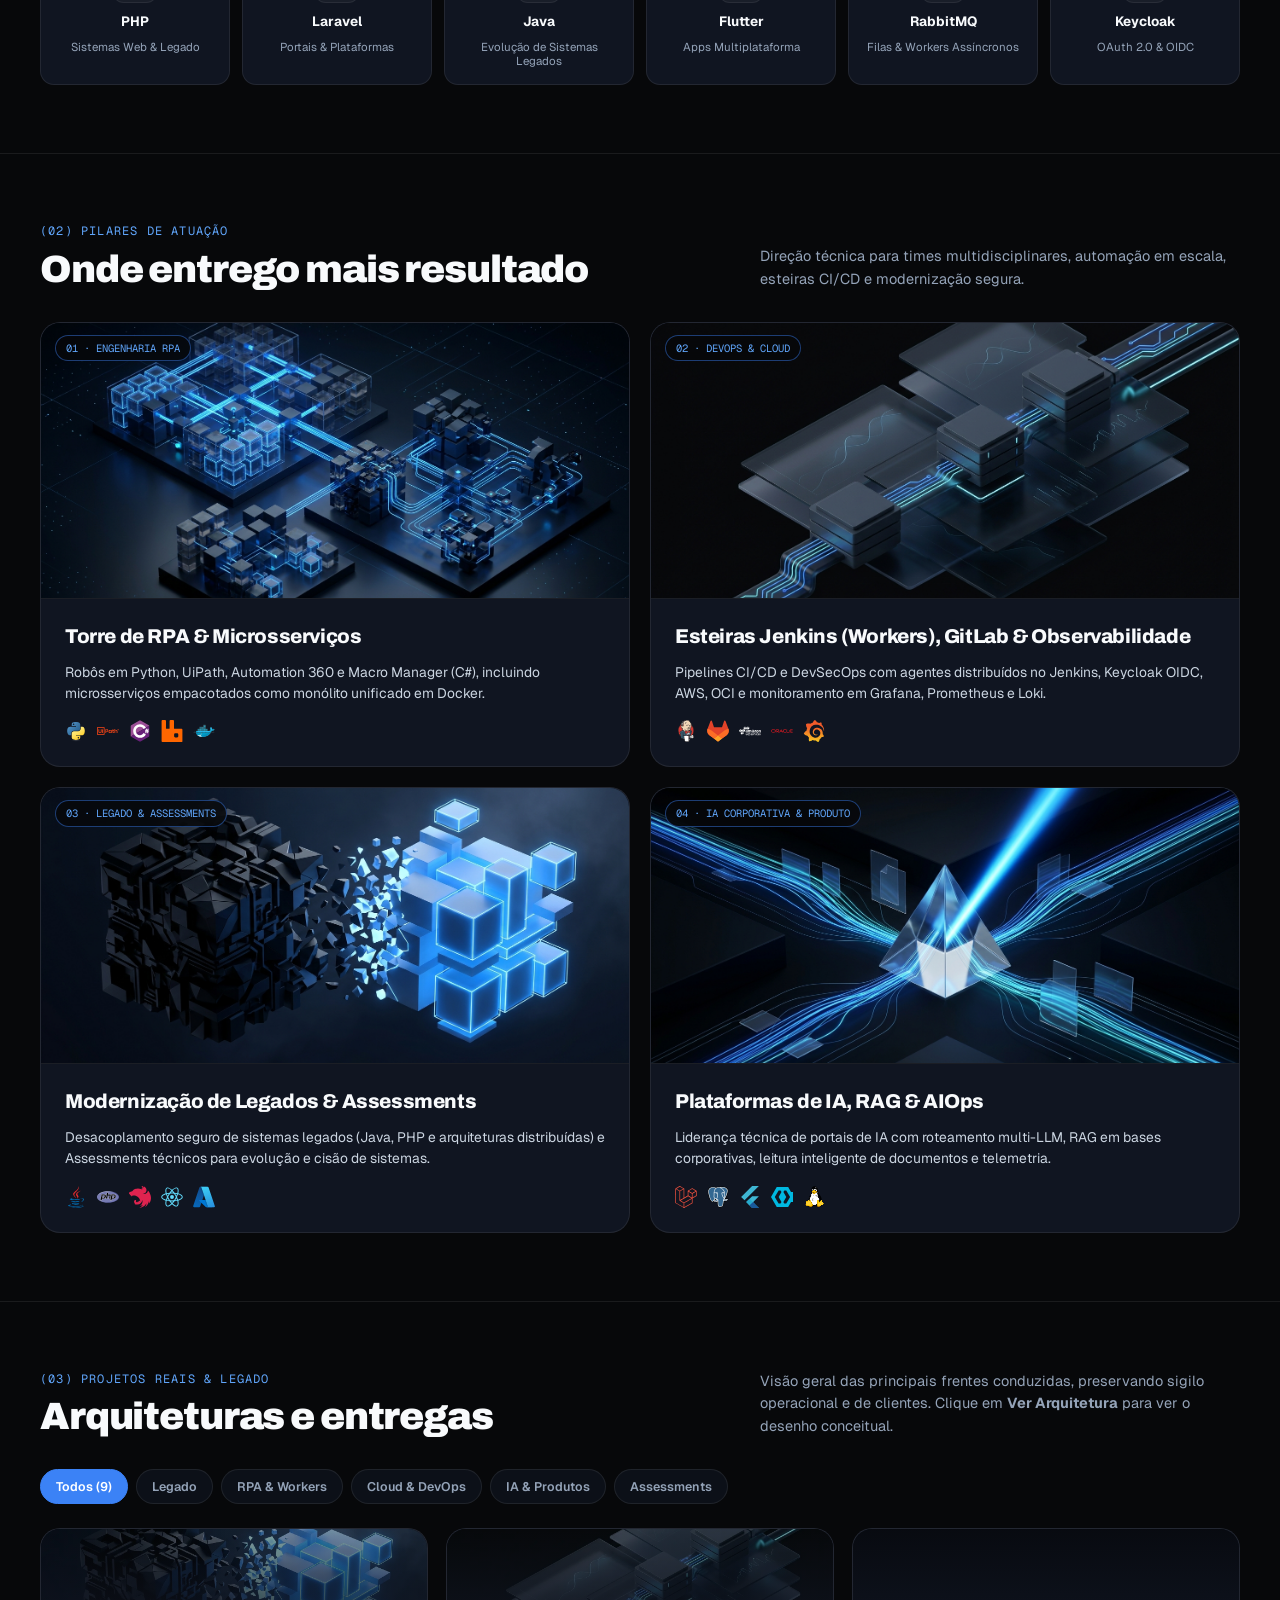
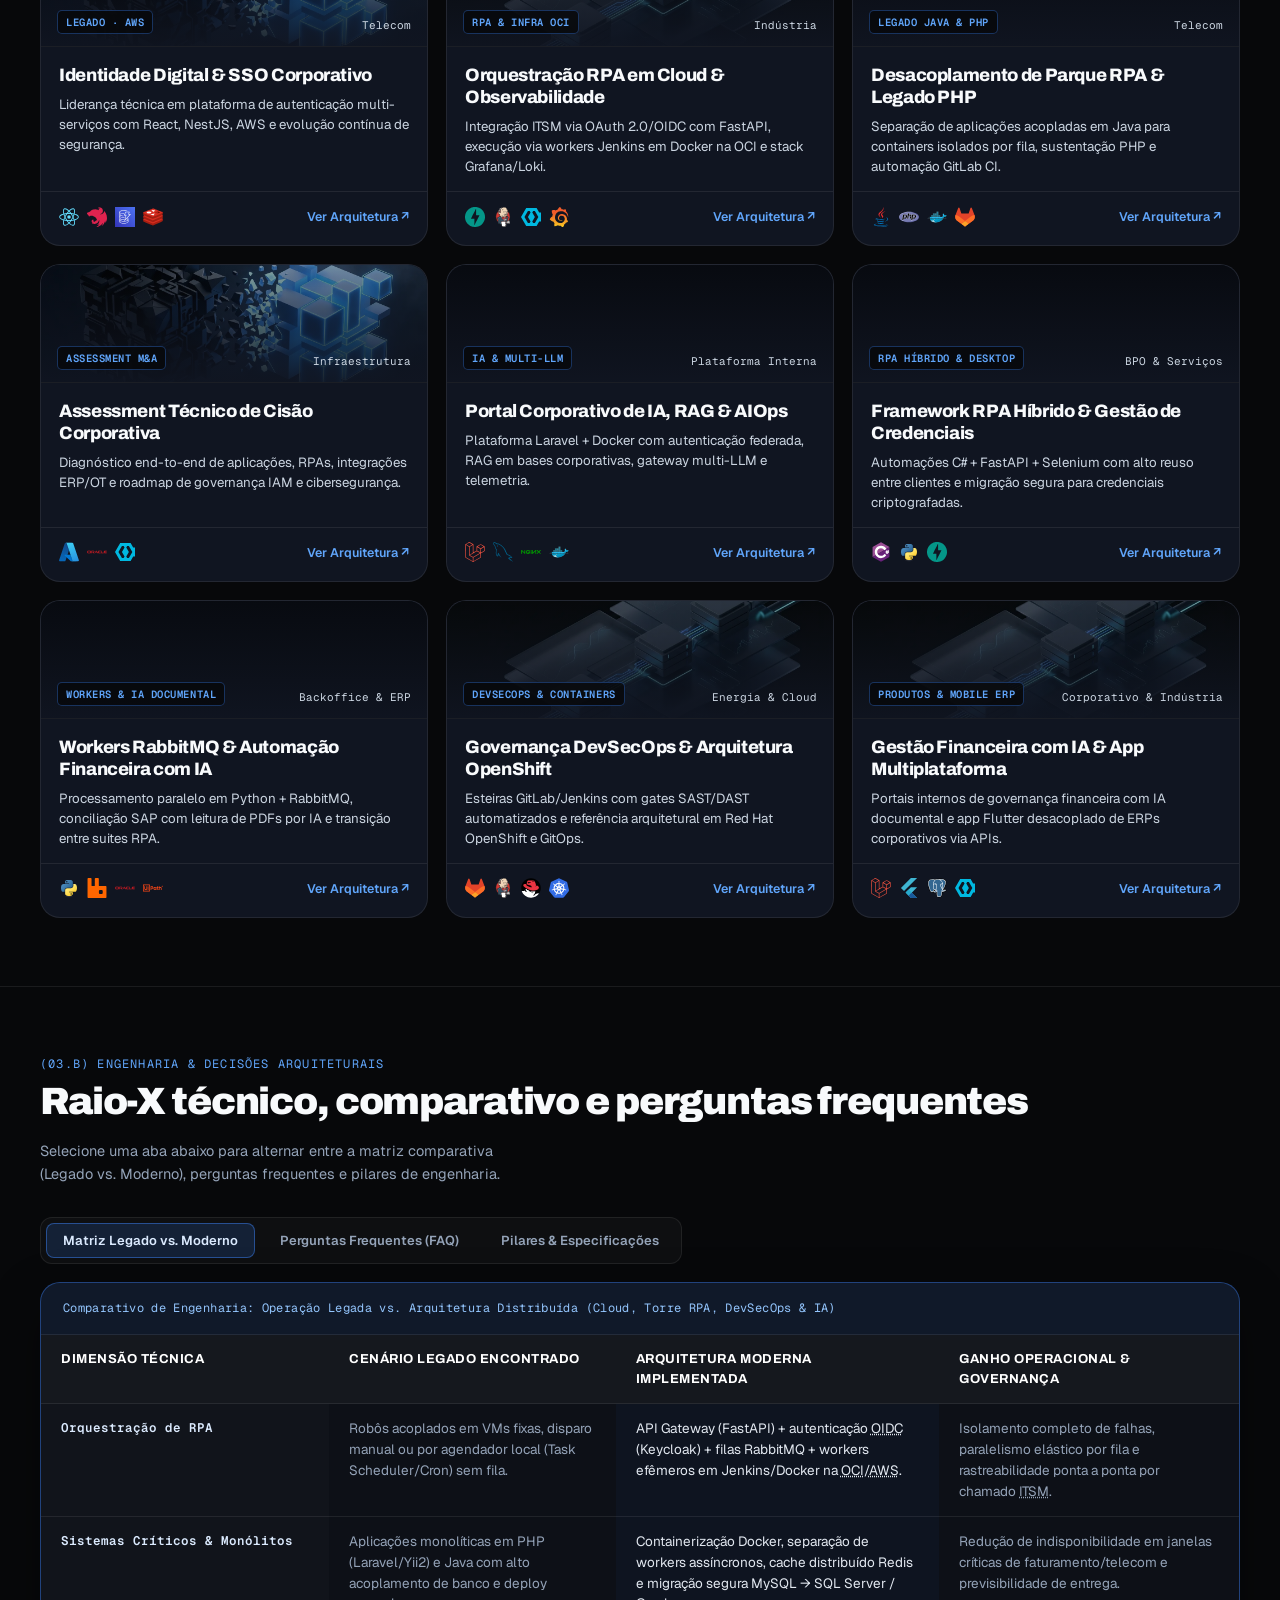
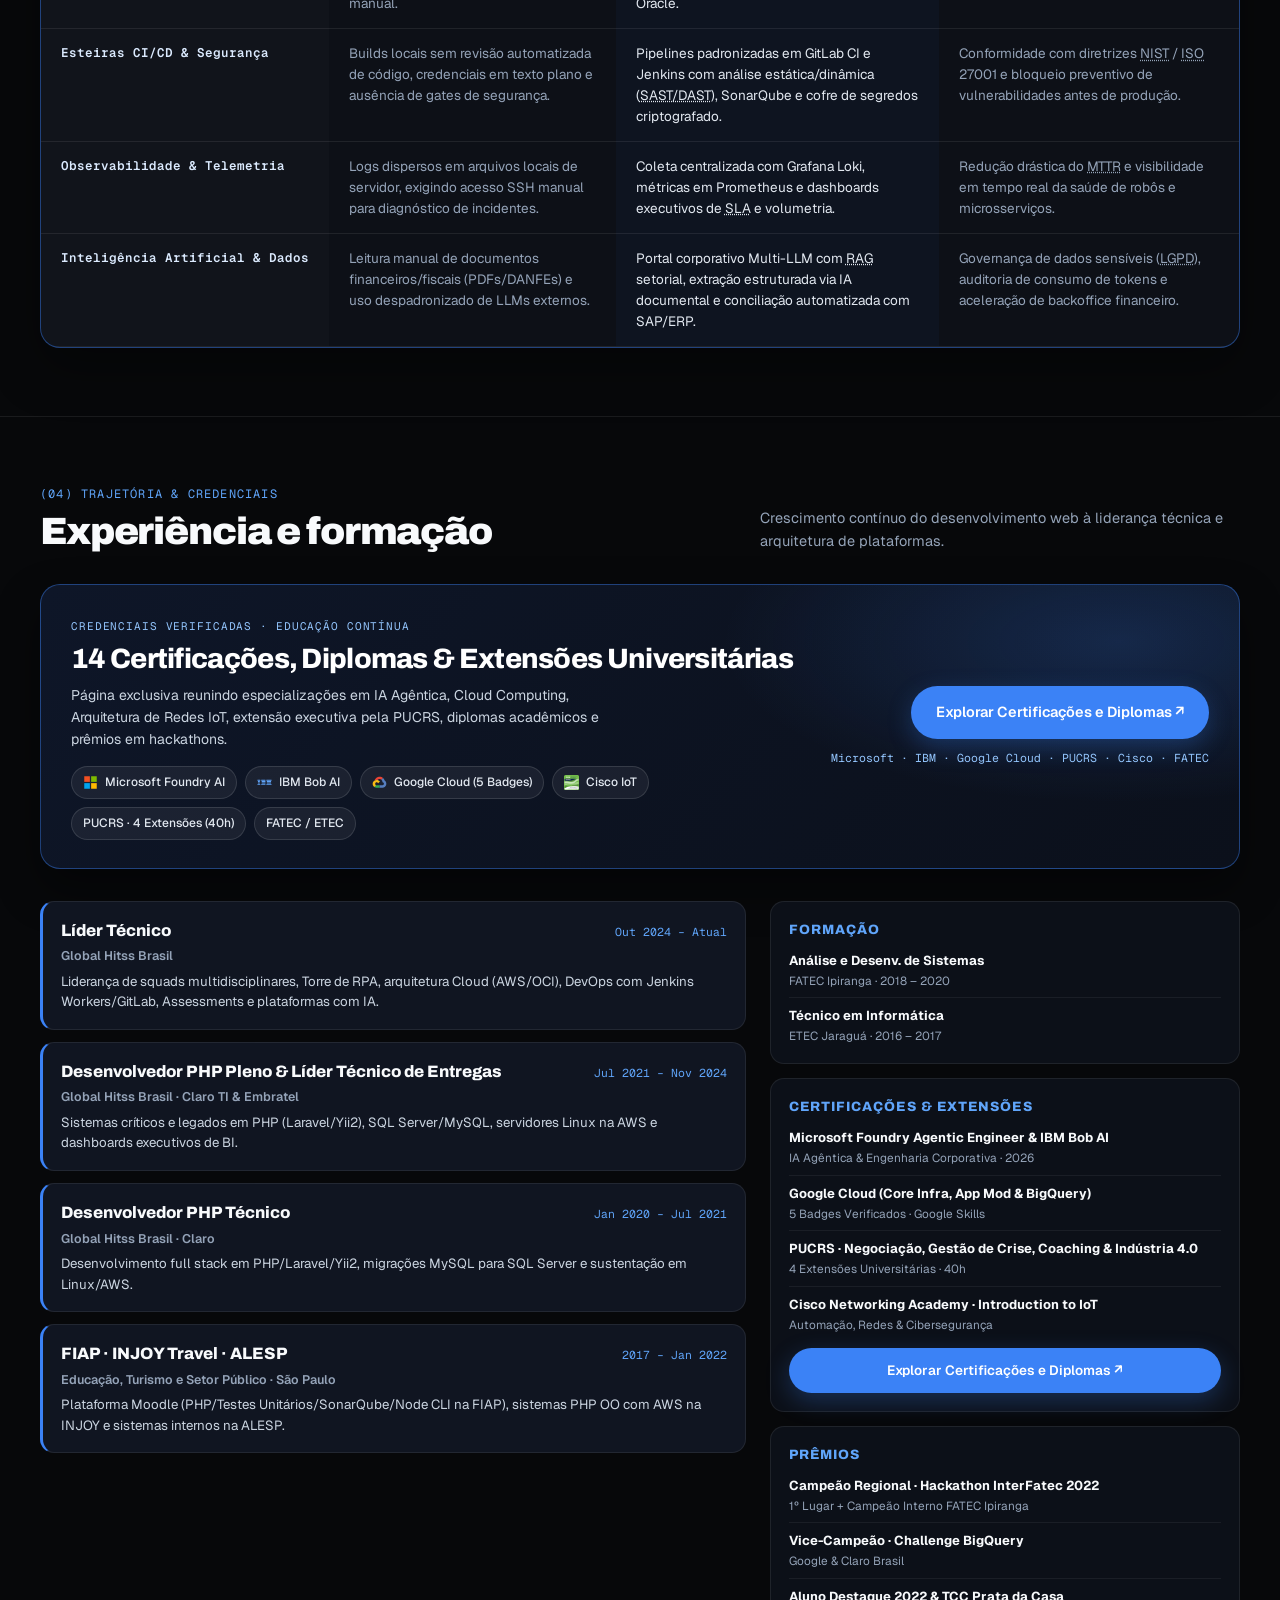
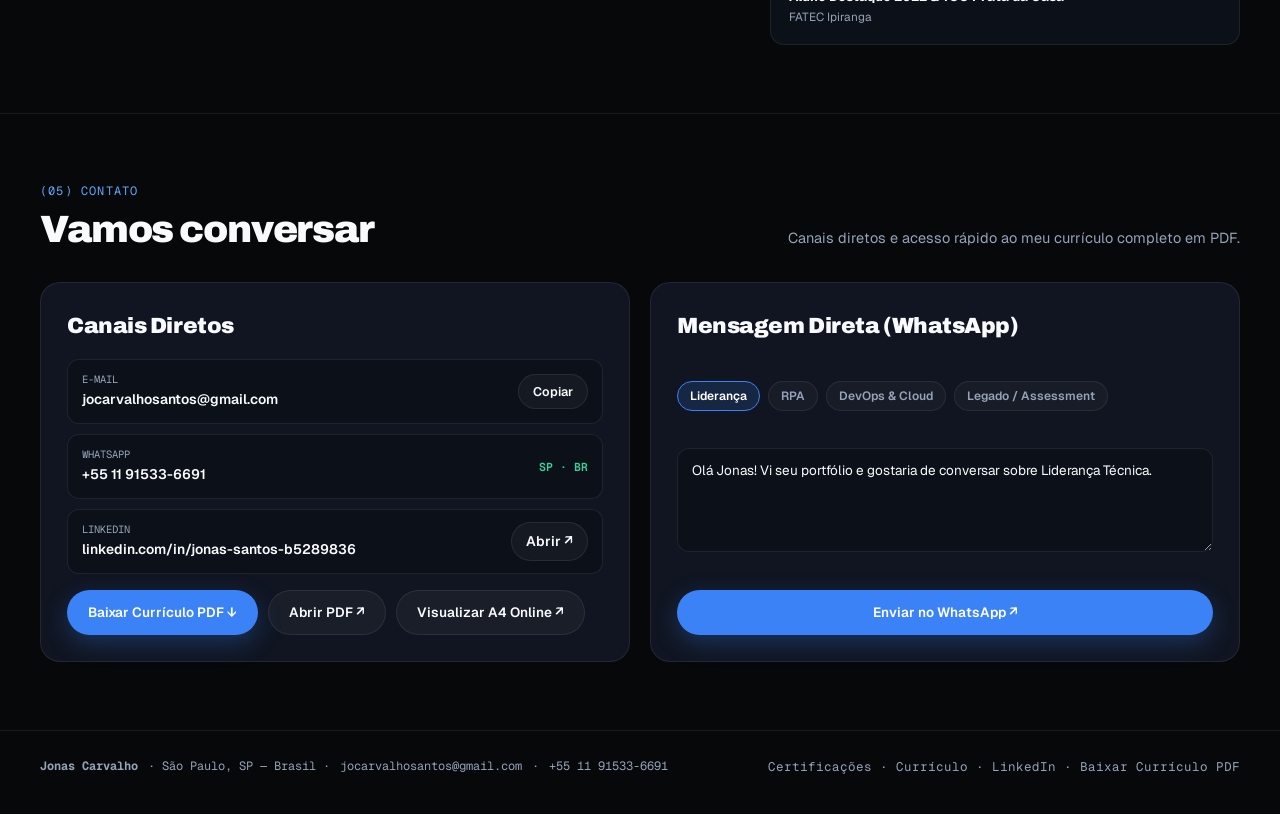
==== commit c144ea48: "fix(footer): replace raw .html/.pdf/.txt filenames with clean link labels in footer" ====
--- a/index.html
+++ b/index.html
@@ -1262,10 +1262,10 @@
         <a href="tel:+5511915336691">+55 11 91533-6691</a>
       </address>
       <span class="mono">
-        <a href="certificacoes.html">certificacoes.html</a> ·
-        <a href="curriculo.html">curriculo.html</a> ·
-        <a href="Jonas-Carvalho-CV.pdf" download="Jonas-Carvalho-CV.pdf">Jonas-Carvalho-CV.pdf</a> ·
-        <a href="llms.txt">llms.txt</a>
+        <a href="certificacoes.html">Certificações</a> ·
+        <a href="curriculo.html">Currículo</a> ·
+        <a href="https://www.linkedin.com/in/jonas-santos-b5289836/" target="_blank" rel="noopener me">LinkedIn</a> ·
+        <a href="Jonas-Carvalho-CV.pdf" download="Jonas-Carvalho-CV.pdf">Baixar Currículo PDF</a>
       </span>
     </div>
   </footer>
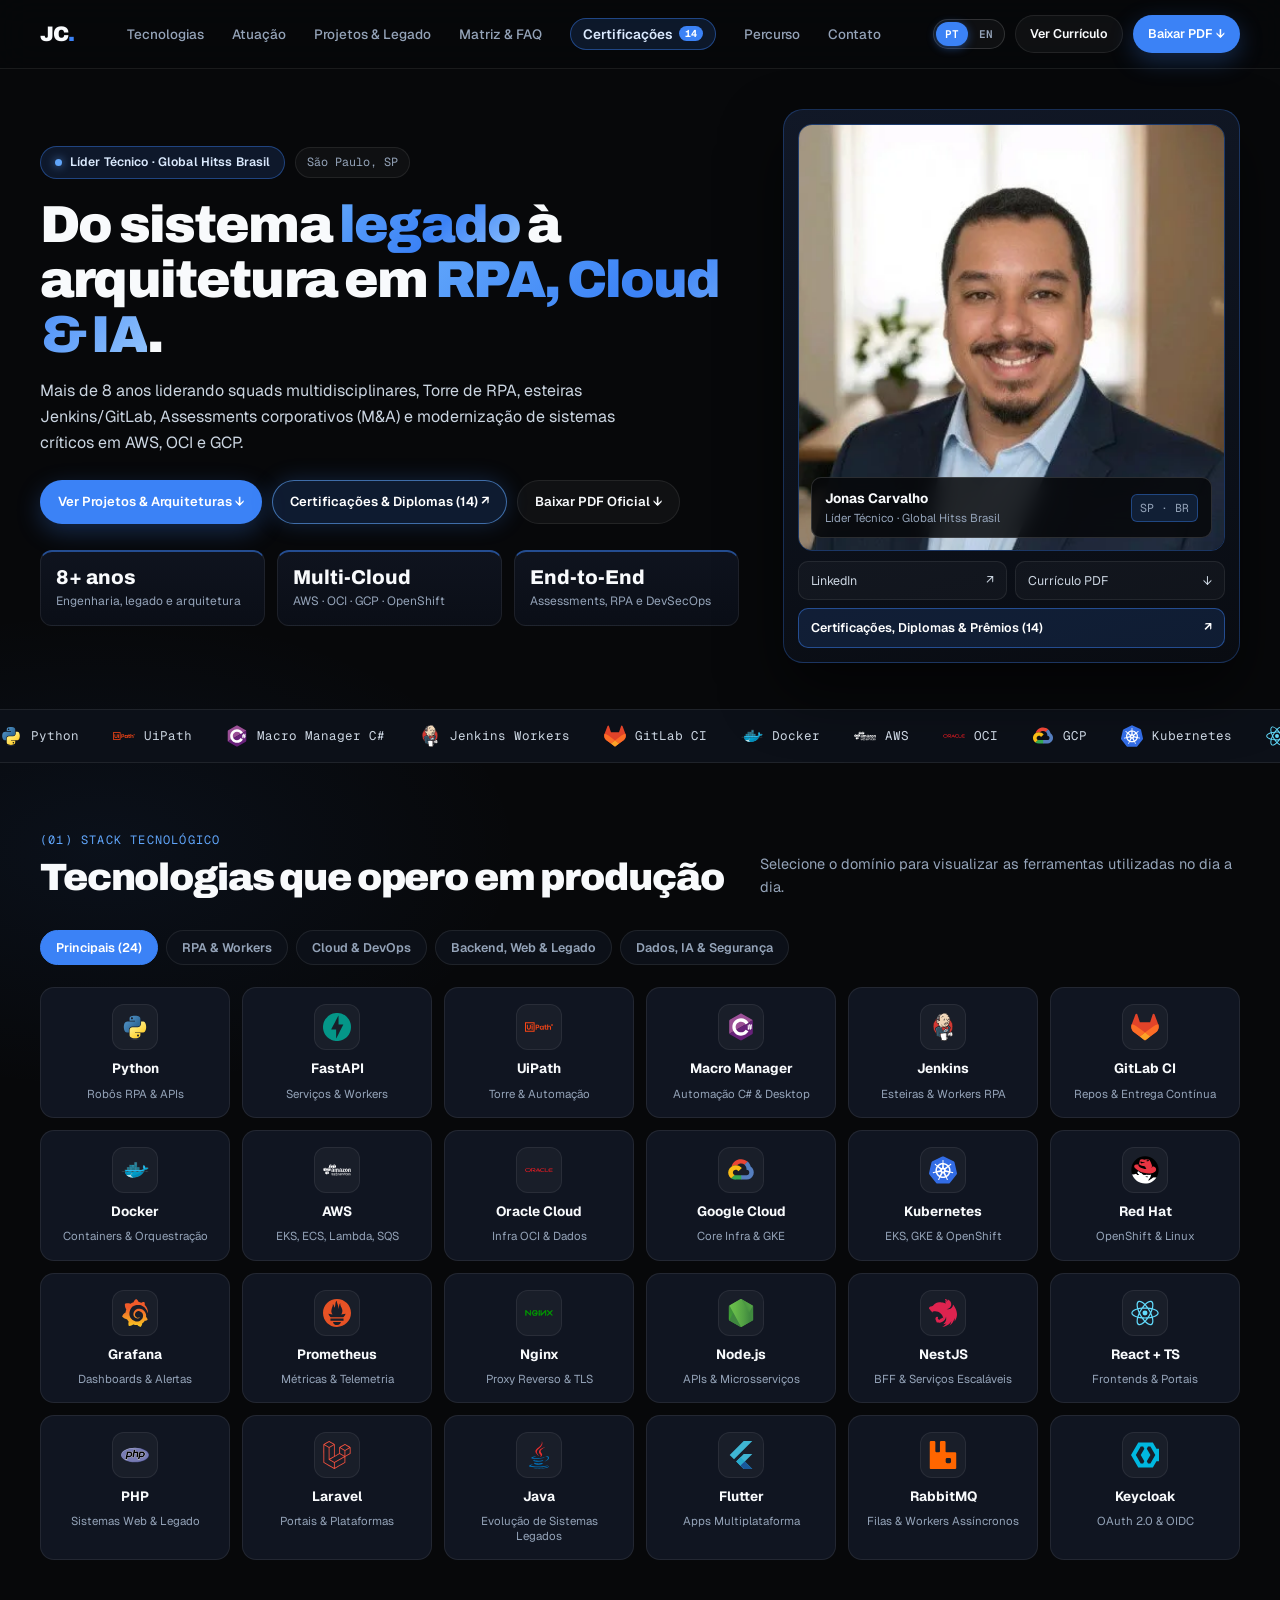
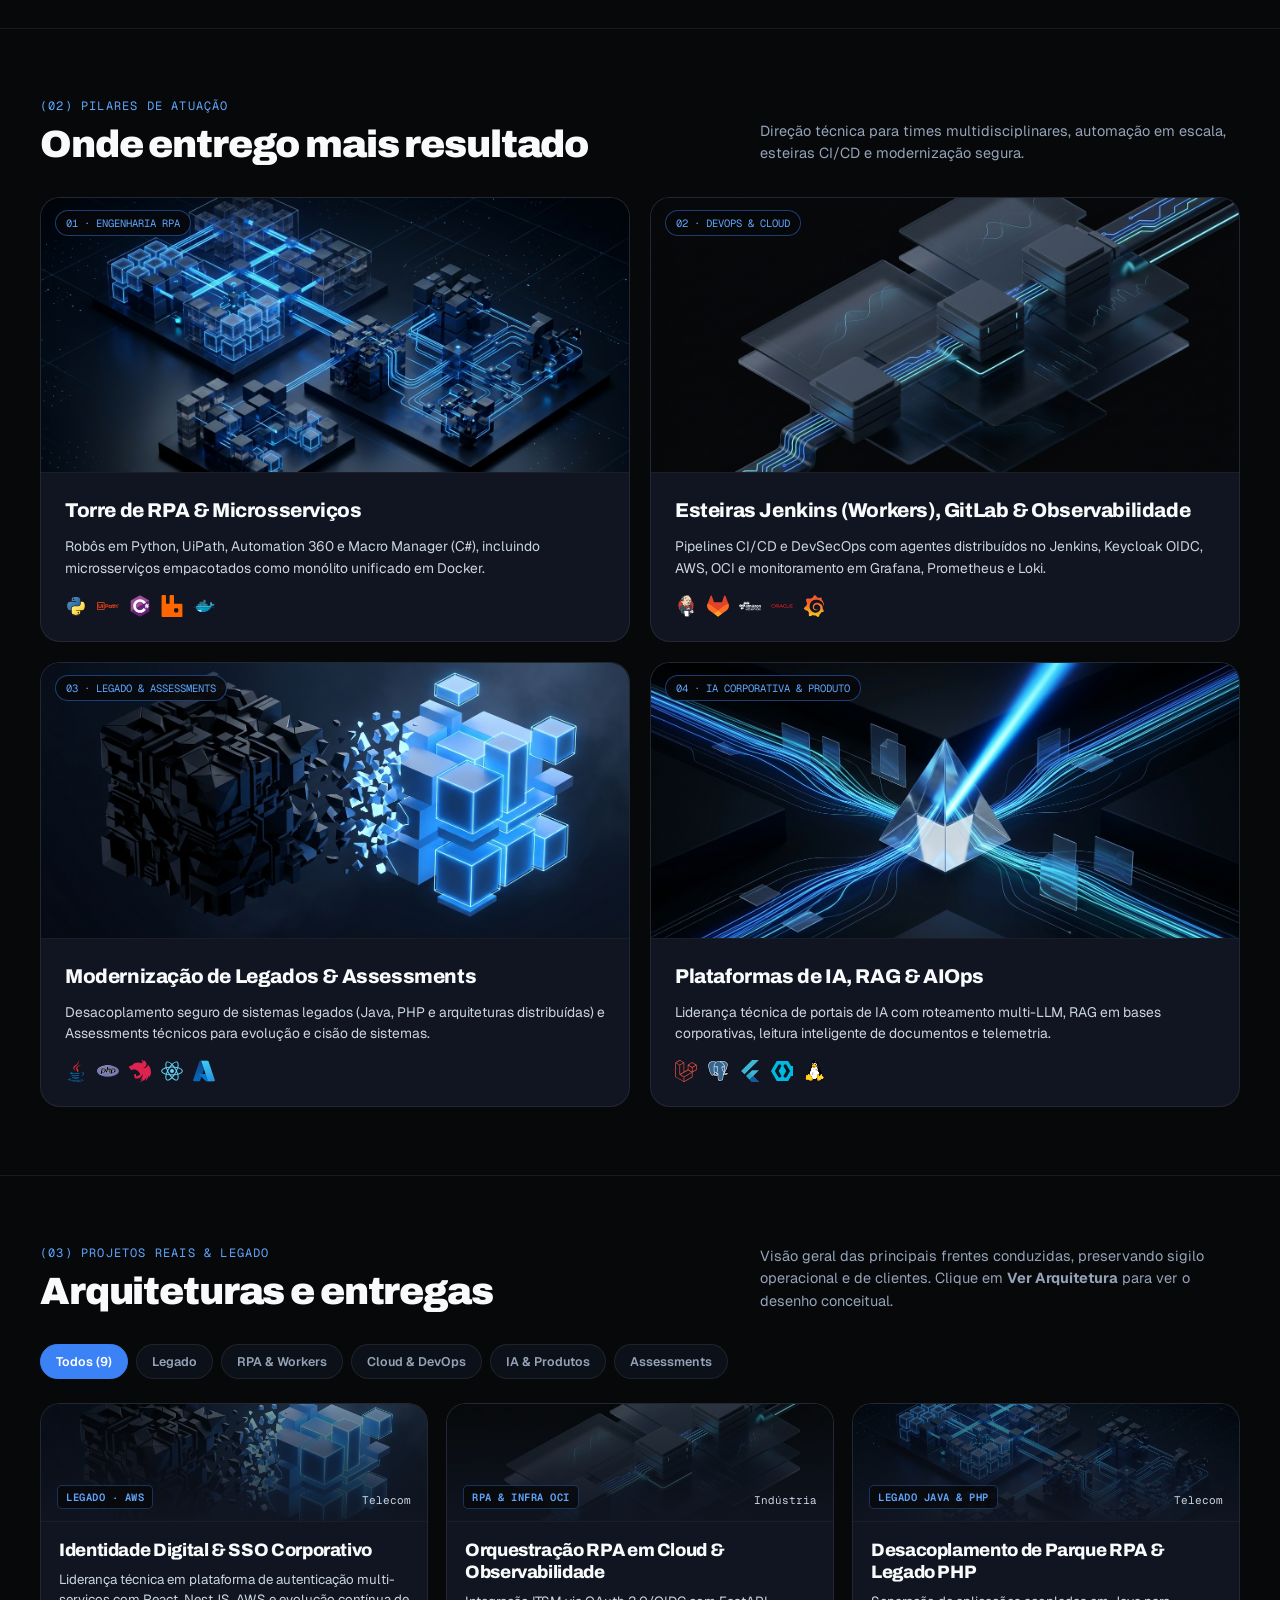
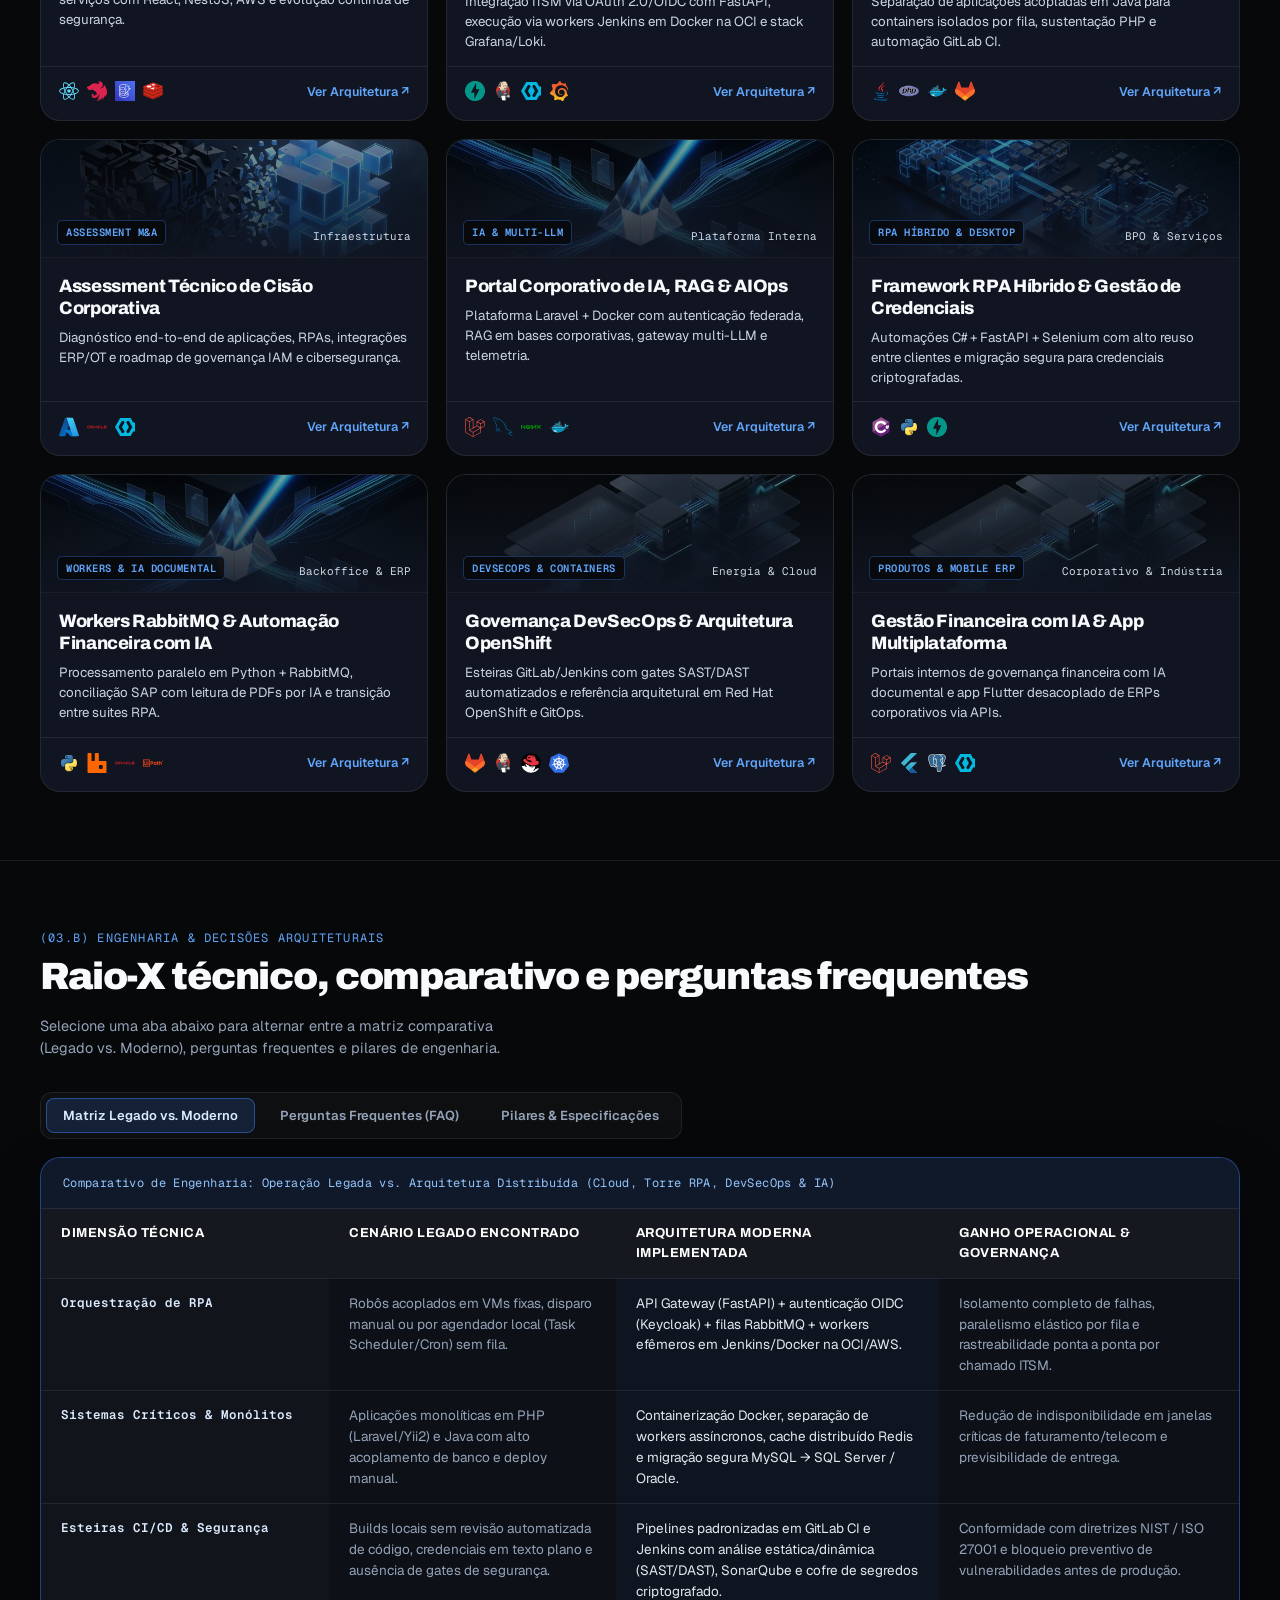
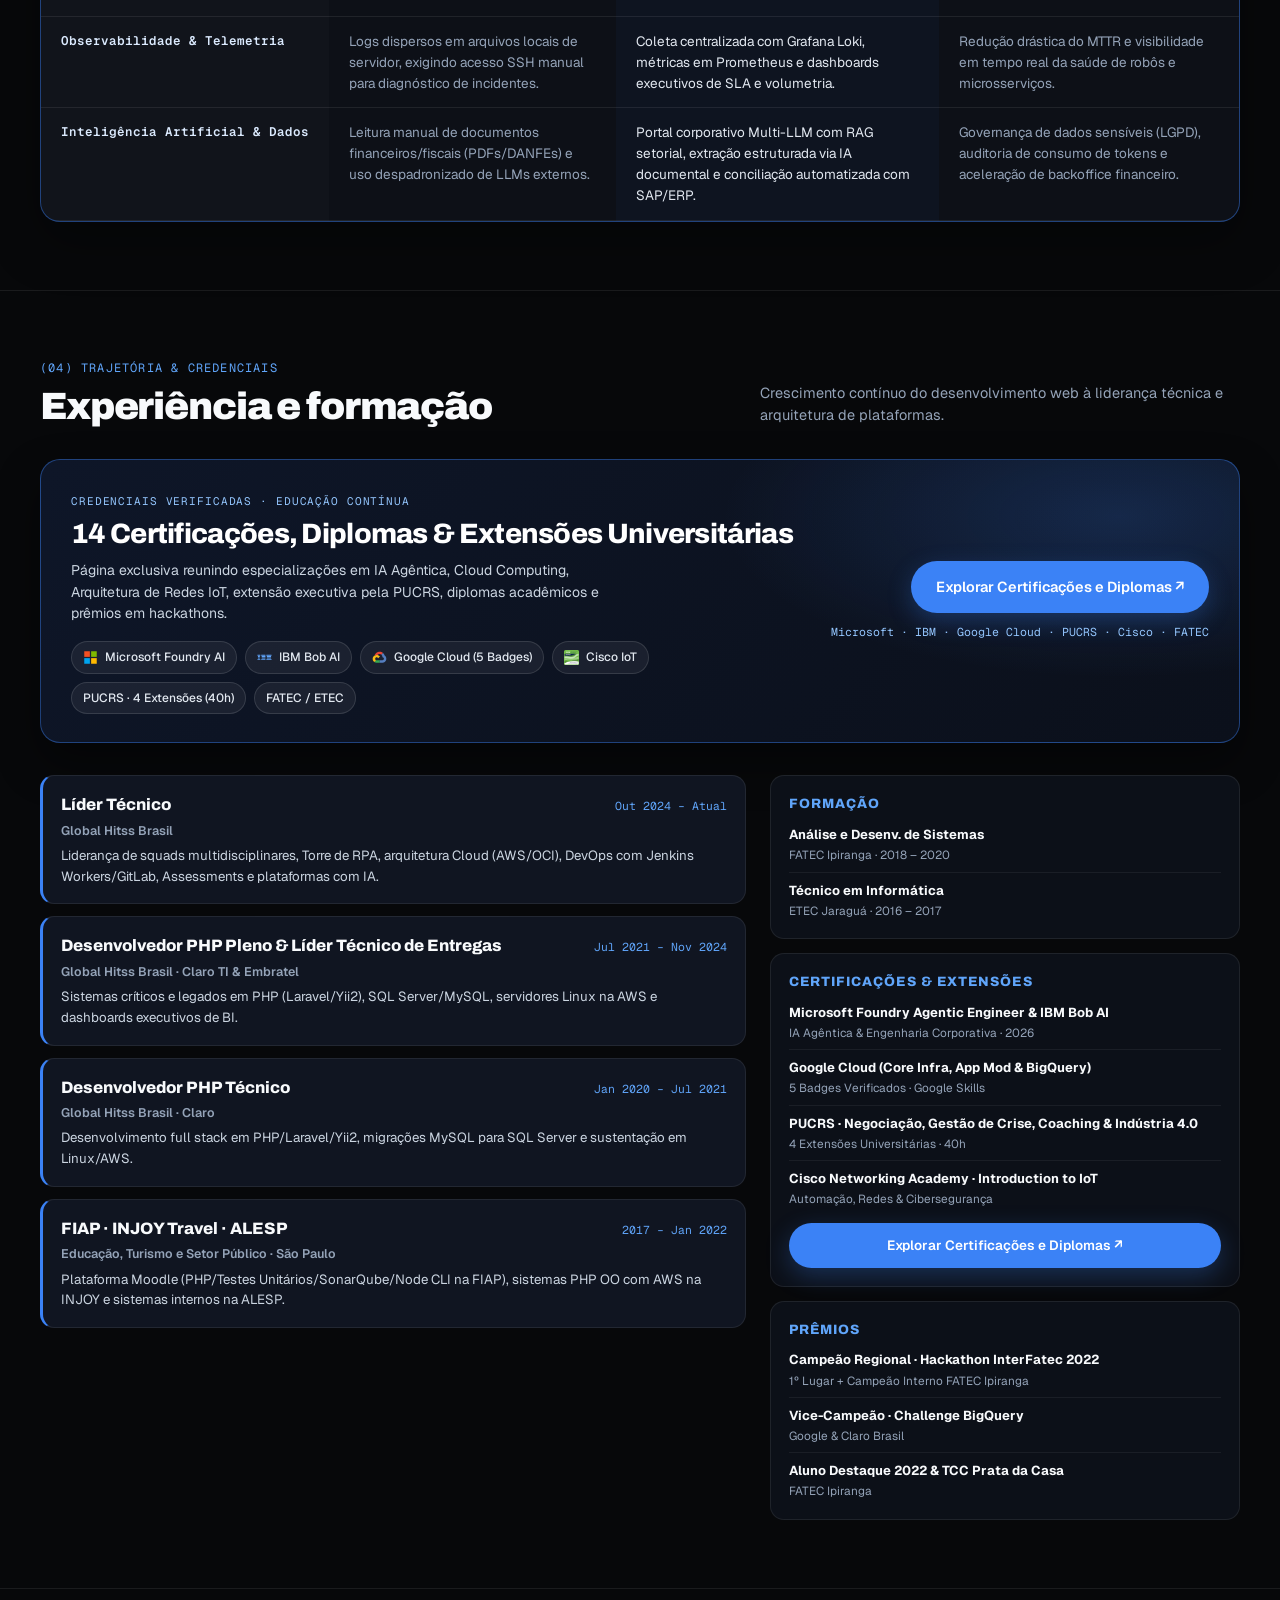
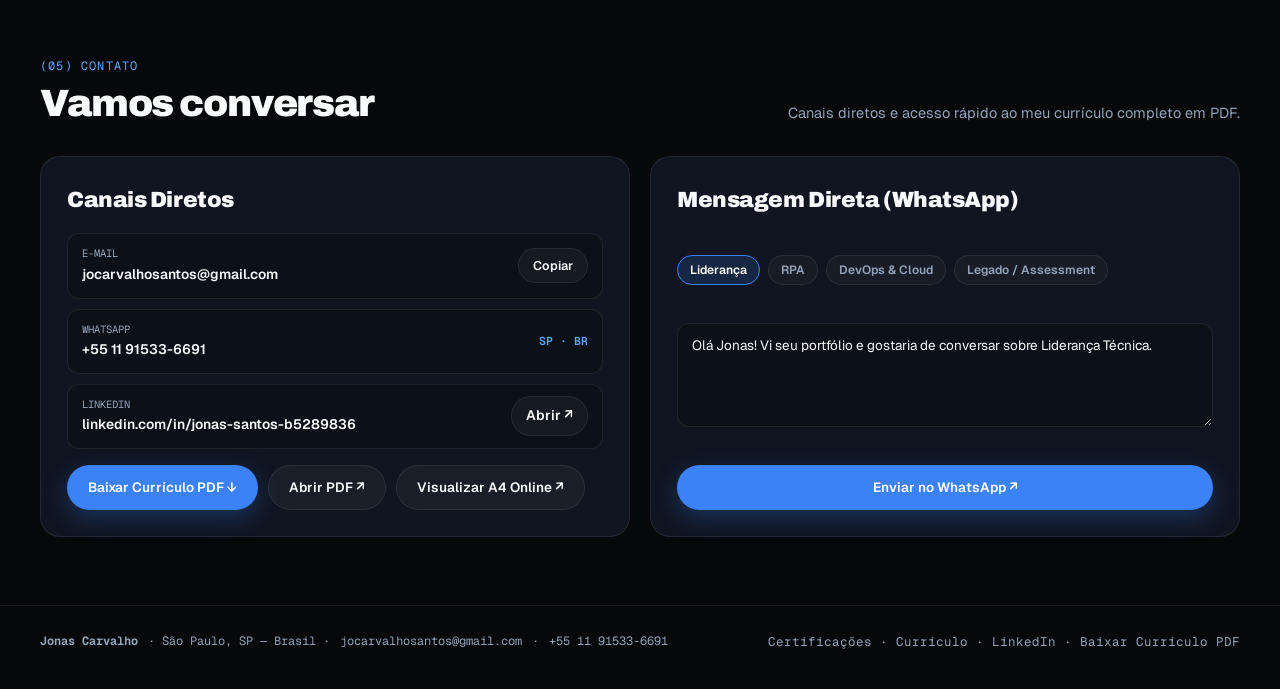
==== commit bc27efb8: "style(ui): redesign hero for mobile/desktop, remove breadcrumb bar and all green accents" ====
--- a/index.html
+++ b/index.html
@@ -401,32 +401,22 @@
     </div>
   </header>
 
-  <!-- BREADCRUMB SEMÂNTICO -->
-  <nav class="breadcrumb-bar" aria-label="Breadcrumb">
-    <ol class="breadcrumb-list">
-      <li><a href="https://jonas.novashift.com.br/" aria-current="page">Início · Portfólio Executivo</a></li>
-      <li><a href="certificacoes.html">14 Certificações &amp; Diplomas</a></li>
-      <li><a href="curriculo.html">Currículo A4 &amp; PDF</a></li>
-    </ol>
-  </nav>
-
   <main id="main-content">
   <!-- HERO -->
   <section class="hero" aria-labelledby="hero-heading">
     <div class="container">
-      <div class="hero-top-bar">
-        <span class="status-badge"><i class="status-dot"></i>Líder Técnico · Global Hitss Brasil</span>
-        <span class="mono">São Paulo, Brasil · <time datetime="2026-11">Atualizado em Nov 2026</time></span>
-      </div>
-
       <div class="hero-grid">
-        <div>
-          <span class="eyebrow" translate="no">// Jonas Carvalho · Arquitetura &amp; Liderança Técnica</span>
+        <div class="hero-copy">
+          <div class="hero-badge-row">
+            <span class="status-badge"><i class="status-dot"></i>Líder Técnico · Global Hitss Brasil</span>
+            <span class="hero-loc-tag mono">São Paulo, SP</span>
+          </div>
+
           <h1 class="hero-title" id="hero-heading">
             Do sistema <span class="accent">legado</span> à arquitetura em <span class="accent">RPA, Cloud &amp; IA</span>.
           </h1>
           <p class="hero-lede">
-            Mais de 8 anos liderando squads multidisciplinares, Torre de <abbr title="Robotic Process Automation">RPA</abbr>, esteiras <span translate="no">Jenkins/GitLab</span>, Assessments corporativos (<abbr title="Mergers and Acquisitions">M&amp;A</abbr>) e modernização de sistemas críticos em <abbr title="Amazon Web Services">AWS</abbr>, <abbr title="Oracle Cloud Infrastructure">OCI</abbr> e <abbr title="Google Cloud Platform">GCP</abbr>.
+            Mais de 8 anos liderando squads multidisciplinares, Torre de RPA, esteiras <span translate="no">Jenkins/GitLab</span>, Assessments corporativos (M&amp;A) e modernização de sistemas críticos em <span translate="no">AWS, OCI e GCP</span>.
           </p>
 
           <div class="hero-ctas">
@@ -463,9 +453,10 @@
             <div class="photo-badge">
               <div>
                 <strong>Jonas Carvalho</strong>
-                <span>Líder Técnico · Cloud, RPA &amp; DevOps</span>
+                <span id="photoBadgeRole">Líder Técnico · Global Hitss Brasil</span>
+                <small class="photo-badge-sub" id="photoBadgeSub">Arquitetura Cloud, RPA, DevOps &amp; IA</small>
               </div>
-              <span class="badge-tag">SP · BRASIL</span>
+              <span class="badge-tag">SP · BR</span>
             </div>
           </div>
           <div class="profile-quick-links">
@@ -1223,7 +1214,7 @@
             </div>
             <div class="channel-row">
               <div><small>WhatsApp</small><span>+55 11 91533-6691</span></div>
-              <span class="mono" style="font-size: 11.5px; color: var(--emerald);">SP · BR</span>
+              <span class="mono" style="font-size: 11.5px; color: #60a5fa;">SP · BR</span>
             </div>
             <div class="channel-row">
               <div><small>LinkedIn</small><a href="https://www.linkedin.com/in/jonas-santos-b5289836/" target="_blank" rel="noopener">linkedin.com/in/jonas-santos-b5289836</a></div>
--- a/styles.css
+++ b/styles.css
@@ -10,10 +10,15 @@
   --text-muted: #94a3b8;
   --accent: #3b82f6;
   --accent-bright: #60a5fa;
-  --emerald: #34d399;
+  --emerald: #60a5fa;
   --radius-md: 14px;
   --radius-lg: 20px;
   --max-w: 1200px;
+}
+
+abbr[title] {
+  text-decoration: none;
+  border-bottom: 0;
 }
 
 *,
@@ -173,41 +178,46 @@
 
 /* HERO */
 .hero {
-  padding: 36px 0 44px;
-}
-
-.hero-top-bar {
-  display: flex;
+  padding: 40px 0 46px;
+}
+
+.hero-badge-row {
+  display: inline-flex;
   flex-wrap: wrap;
-  justify-content: space-between;
-  align-items: center;
-  gap: 12px;
-  padding-bottom: 22px;
-  border-bottom: 1px solid var(--border);
-  margin-bottom: 34px;
-  font-size: 12.5px;
-  color: var(--text-muted);
+  align-items: center;
+  gap: 10px;
+  margin-bottom: 18px;
 }
 
 .status-badge {
   display: inline-flex;
   align-items: center;
   gap: 8px;
-  padding: 5px 12px;
+  padding: 6px 14px;
   border-radius: 999px;
-  background: rgba(52, 211, 153, 0.08);
-  border: 1px solid rgba(52, 211, 153, 0.24);
-  color: #a7f3d0;
-  font-size: 12px;
-  font-weight: 500;
+  background: rgba(59, 130, 246, 0.14);
+  border: 1px solid rgba(59, 130, 246, 0.42);
+  color: #dbeafe;
+  font-size: 12.2px;
+  font-weight: 600;
+  letter-spacing: 0.01em;
 }
 
 .status-dot {
   width: 7px;
   height: 7px;
   border-radius: 50%;
-  background: var(--emerald);
-  box-shadow: 0 0 10px var(--emerald);
+  background: var(--accent-bright);
+  box-shadow: 0 0 10px rgba(96, 165, 250, 0.85);
+}
+
+.hero-loc-tag {
+  font-size: 11.8px;
+  color: var(--text-muted);
+  padding: 5px 11px;
+  border-radius: 999px;
+  background: rgba(255, 255, 255, 0.035);
+  border: 1px solid var(--border);
 }
 
 .hero-grid {
@@ -231,18 +241,21 @@
   font-family: "Archivo", sans-serif;
   font-weight: 900;
   font-size: clamp(32px, 4.1vw, 52px);
-  line-height: 1.05;
+  line-height: 1.06;
   letter-spacing: -0.035em;
   margin-bottom: 16px;
 }
 
 .hero-title .accent {
-  color: var(--accent);
+  color: var(--accent-bright);
+  background: linear-gradient(135deg, #60a5fa 0%, #3b82f6 55%, #93c5fd 100%);
+  -webkit-background-clip: text;
+  -webkit-text-fill-color: transparent;
 }
 
 .hero-lede {
   font-size: 16px;
-  line-height: 1.6;
+  line-height: 1.62;
   color: var(--text-soft);
   max-width: 56ch;
   margin-bottom: 24px;
@@ -251,13 +264,13 @@
 .hero-ctas {
   display: flex;
   flex-wrap: wrap;
-  gap: 8px;
+  gap: 10px;
   margin-bottom: 26px;
 }
 
 .hero-ctas .btn {
-  padding: 10px 15px;
-  font-size: 12.8px;
+  padding: 11px 17px;
+  font-size: 13px;
 }
 
 .hero-highlights {
@@ -267,8 +280,9 @@
 }
 
 .mini-kpi {
-  background: var(--bg-elev);
+  background: linear-gradient(180deg, rgba(16, 21, 33, 0.92), rgba(11, 15, 24, 0.95));
   border: 1px solid var(--border);
+  border-top: 2px solid rgba(59, 130, 246, 0.55);
   border-radius: 12px;
   padding: 14px 15px;
 }
@@ -292,7 +306,7 @@
 /* HERO PHOTO */
 .hero-profile-card {
   background: linear-gradient(165deg, #111827 0%, #090c12 100%);
-  border: 1px solid var(--border);
+  border: 1px solid rgba(59, 130, 246, 0.28);
   border-radius: var(--radius-lg);
   padding: 14px;
   box-shadow: 0 28px 60px rgba(0, 0, 0, 0.55);
@@ -340,6 +354,10 @@
   display: block;
   font-size: 11.5px;
   color: var(--text-muted);
+}
+
+.photo-badge-sub {
+  display: none;
 }
 
 .badge-tag {
@@ -1137,12 +1155,100 @@
 }
 
 @media (max-width: 900px) {
+  .hero {
+    padding: 20px 0 32px;
+  }
+
   .hero-grid,
   .pillars-grid,
   .journey-layout,
   .contact-grid,
   .cases-grid {
     grid-template-columns: 1fr;
+  }
+
+  .hero-grid {
+    gap: 18px;
+  }
+
+  .hero-badge-row {
+    display: none;
+  }
+
+  .hero-profile-card {
+    order: -1;
+    padding: 13px 15px;
+    border-radius: 16px;
+    border: 1px solid rgba(59, 130, 246, 0.36);
+    background:
+      radial-gradient(circle at 95% 15%, rgba(59, 130, 246, 0.16), transparent 60%),
+      linear-gradient(155deg, #101726 0%, #090d16 100%);
+    box-shadow: 0 14px 32px rgba(0, 0, 0, 0.45);
+  }
+
+  .hero-photo-wrap {
+    display: flex;
+    align-items: center;
+    gap: 14px;
+    aspect-ratio: auto;
+    border: 0;
+    border-radius: 0;
+    overflow: visible;
+  }
+
+  figure.hero-figure {
+    width: 68px !important;
+    height: 68px !important;
+    border-radius: 14px;
+    overflow: hidden;
+    flex-shrink: 0;
+    border: 1.5px solid rgba(96, 165, 250, 0.65);
+    box-shadow: 0 6px 18px rgba(59, 130, 246, 0.25);
+  }
+
+  .photo-badge {
+    position: relative;
+    padding: 0;
+    background: transparent;
+    border: 0;
+    backdrop-filter: none;
+    flex: 1;
+    display: block;
+  }
+
+  .photo-badge .badge-tag {
+    position: absolute;
+    top: 0;
+    right: 0;
+    font-size: 9.5px;
+    padding: 3px 7px;
+  }
+
+  .photo-badge strong {
+    font-family: "Archivo", sans-serif;
+    font-size: 17.5px;
+    font-weight: 900;
+    letter-spacing: -0.02em;
+    color: #ffffff;
+    padding-right: 54px;
+  }
+
+  .photo-badge span {
+    font-size: 12.2px;
+    font-weight: 600;
+    color: #60a5fa;
+    margin-top: 3px;
+  }
+
+  .photo-badge-sub {
+    display: block;
+    font-size: 11.2px;
+    color: var(--text-muted);
+    margin-top: 2px;
+  }
+
+  .profile-quick-links {
+    display: none;
   }
 
   .logo-grid {
@@ -1182,8 +1288,52 @@
     display: none;
   }
 
+  .hero-title {
+    font-size: 31px;
+    line-height: 1.08;
+    margin-bottom: 12px;
+  }
+
+  .hero-lede {
+    font-size: 14.5px;
+    line-height: 1.56;
+    margin-bottom: 18px;
+  }
+
+  .hero-ctas {
+    display: grid;
+    grid-template-columns: 1fr 1fr;
+    gap: 8px;
+    margin-bottom: 18px;
+  }
+
+  .hero-ctas .btn:first-child {
+    grid-column: 1 / -1;
+    padding: 12px 16px;
+    font-size: 13.5px;
+  }
+
+  .hero-ctas .btn:not(:first-child) {
+    padding: 10px 8px;
+    font-size: 11.8px;
+  }
+
   .hero-highlights {
-    grid-template-columns: 1fr;
+    grid-template-columns: repeat(3, minmax(0, 1fr));
+    gap: 8px;
+  }
+
+  .mini-kpi {
+    padding: 11px 10px;
+  }
+
+  .mini-kpi strong {
+    font-size: 15px;
+  }
+
+  .mini-kpi span {
+    font-size: 10.5px;
+    line-height: 1.25;
   }
 
   .logo-grid {
@@ -1378,48 +1528,6 @@
   top: 14px;
   outline: 2px solid #ffffff;
   outline-offset: 2px;
-}
-
-.breadcrumb-bar {
-  max-width: var(--container);
-  margin: 0 auto;
-  padding: 14px 24px 0;
-}
-
-.breadcrumb-list {
-  display: inline-flex;
-  align-items: center;
-  flex-wrap: wrap;
-  gap: 8px;
-  list-style: none;
-  padding: 5px 12px;
-  border-radius: 999px;
-  background: rgba(255, 255, 255, 0.025);
-  border: 1px solid var(--border);
-  font-family: "Geist Mono", monospace;
-  font-size: 11.5px;
-  color: var(--text-dim);
-}
-
-.breadcrumb-list a {
-  color: var(--text-muted);
-  text-decoration: none;
-  transition: color 0.15s ease;
-}
-
-.breadcrumb-list a:hover {
-  color: var(--accent);
-}
-
-.breadcrumb-list li + li::before {
-  content: "/";
-  margin-right: 8px;
-  color: var(--text-dim);
-}
-
-.breadcrumb-list [aria-current="page"] {
-  color: #dbeafe;
-  font-weight: 600;
 }
 
 .sr-only-caption {
